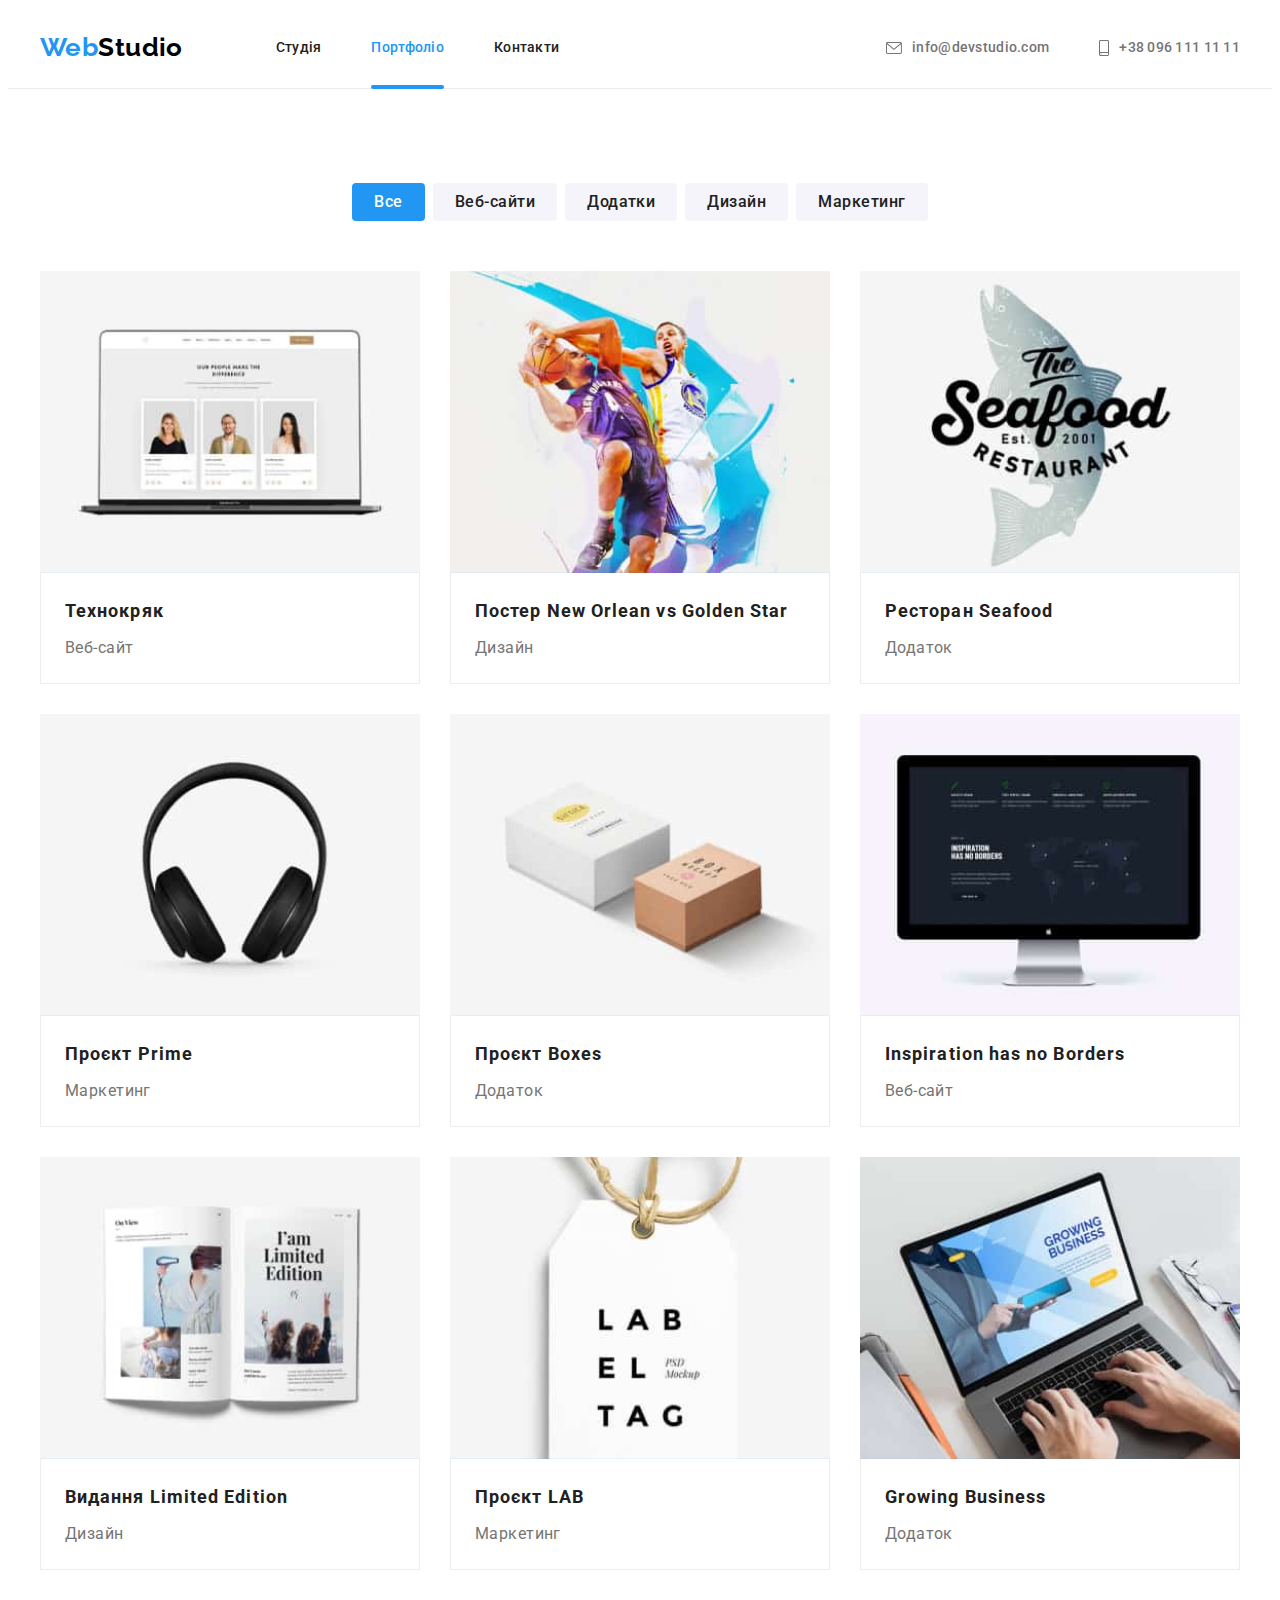
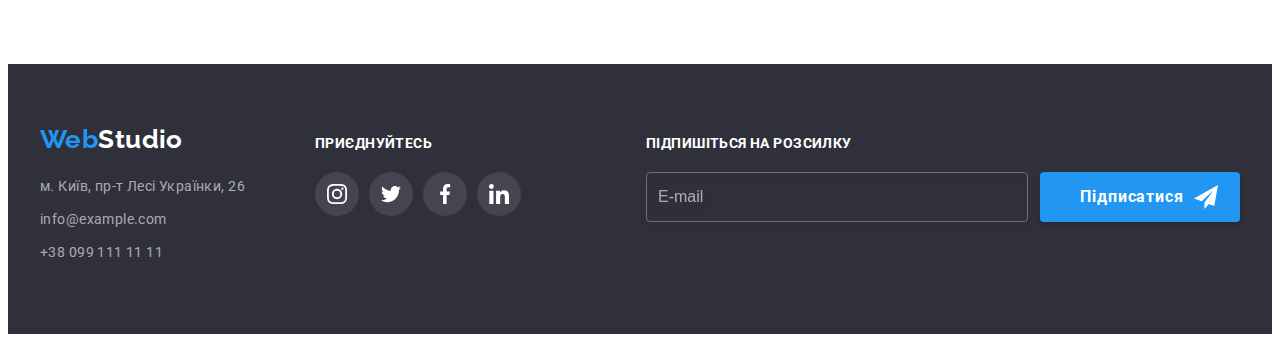
==== portfolio.html @ dcd444df "added team-section and clients-section" ====
<!DOCTYPE html>
<html lang="uk">
  <head>
    <meta charset="UTF-8" />
    <meta http-equiv="X-UA-Compatible" content="IE=edge" />
    <meta name="viewport" content="width=device-width, initial-scale=1.0" />
    <title>Портфоліо</title>
    <link rel="preconnect" href="https://fonts.googleapis.com" />
    <link rel="preconnect" href="https://fonts.gstatic.com" crossorigin />
    <link
      href="https://fonts.googleapis.com/css2?family=Oleo+Script&family=Raleway:wght@700&family=Roboto:wght@400;500;700;900&display=swap"
      rel="stylesheet"
    />
    <link
      rel="stylesheet"
      href="https://cdnjs.cloudflare.com/ajax/libs/modern-normalize/1.1.0/modern-normalize.min.css"
      integrity="sha512-wpPYUAdjBVSE4KJnH1VR1HeZfpl1ub8YT/NKx4PuQ5NmX2tKuGu6U/JRp5y+Y8XG2tV+wKQpNHVUX03MfMFn9Q=="
      crossorigin="anonymous"
      referrerpolicy="no-referrer"
    />
    <link rel="stylesheet" href="./css/main.min.css" />
  </head>
  <body>
    <!-- ****************************************************Header ******************************************-->
    <header class="header">
      <div class="header__container container">
        <nav class="header__nav">
          <a href="./index.html" class="logo header__logo" lang="en">
            <span class="logo__first-word">Web</span
            ><span class="logo__second-word">Studio</span>
          </a>
          <!-- *******************************Navigation*********************** -->
          <ul class="site-nav">
            <li class="site-nav__item">
              <a
                href="./index.html"
                class="site-nav__link site-nav__link--no-current"
                >Студія</a
              >
            </li>
            <li class="site-nav__item">
              <a
                href="./portfolio.html"
                class="site-nav__link site-nav__link--current"
                >Портфоліо</a
              >
            </li>
            <li class="site-nav__item">
              <a href="#" class="site-nav__link site-nav__link--no-current"
                >Контакти</a
              >
            </li>
          </ul>
        </nav>
        <!-- /*********************************   Contacts   *********************************/ -->
        <ul class="contacts header-contacts">
          <li class="contacts__item">
            <a href="mainto:info@devstudio.com" class="contacts__link">
              <svg class="contacts__icon" width="16" height="12">
                <use href="./images/icons.svg#icon-envelope"></use>
              </svg>
              info@devstudio.com</a
            >
          </li>
          <li class="contacts__item">
            <a href="tel:+380961111111" class="contacts__link">
              <svg class="contacts__icon" width="10" height="16">
                <use href="./images/icons.svg#icon-smartphone"></use>
              </svg>
              +38 096 111 11 11</a
            >
          </li>
        </ul>
      </div>
    </header>

    <main>
      <section class="portfolio section">
        <div class="container">
          <h1 class="visually-hidden">Навігація</h1>
          <ul class="portfolio-list">
            <li>
              <button type="button" class="portfolio-btn current">Все</button>
            </li>
            <li>
              <button type="button" class="portfolio-btn">Веб-сайти</button>
            </li>
            <li>
              <button type="button" class="portfolio-btn">Додатки</button>
            </li>
            <li><button type="button" class="portfolio-btn">Дизайн</button></li>
            <li>
              <button type="button" class="portfolio-btn">Маркетинг</button>
            </li>
          </ul>

          <ul class="portfolio-gallery">
            <li class="portfolio-item">
              <a href="#" class="portfolio-link">
                <div class="portpolio-image-thumb">
                  <img
                    src="./images/project-1.jpg"
                    alt="Проєкти"
                    width="370"
                    height="294"
                  />
                  <p class="portfolio-text-hidden">
                    Ресурс пропонує комплексні пропозиції з різним рівнем
                    функціоналу та сервісів. Все це дозволить відвідувачу
                    отримати вичерпні відомості про компанію чи приватну особу.
                  </p>
                </div>
                <div class="portfolio-description">
                  <h2 class="portfolio-title">Технокряк</h2>
                  <p class="portfolio-text">Веб-сайт</p>
                </div>
              </a>
            </li>
            <li class="portfolio-item">
              <a href="#" class="portfolio-link">
                <div class="portpolio-image-thumb">
                  <div class="portpolio-image-thumb"></div>
                  <img
                    src="./images/project-2.jpg"
                    alt="Проєкти"
                    width="370"
                    height="294"
                  />
                  <p class="portfolio-text-hidden">
                    Ресурс пропонує комплексні пропозиції з різним рівнем
                    функціоналу та сервісів. Все це дозволить відвідувачу
                    отримати вичерпні відомості про компанію чи приватну особу.
                  </p>
                </div>
                <div class="portfolio-description">
                  <h2 class="portfolio-title">
                    Постер New Orlean vs Golden Star
                  </h2>
                  <p class="portfolio-text">Дизайн</p>
                </div>
              </a>
            </li>
            <li class="portfolio-item">
              <a href="#" class="portfolio-link">
                <div class="portpolio-image-thumb">
                  <img
                    src="./images/project-3.jpg"
                    alt="Проєкти"
                    width="370"
                    height="294"
                  />
                  <p class="portfolio-text-hidden">
                    Ресурс пропонує комплексні пропозиції з різним рівнем
                    функціоналу та сервісів. Все це дозволить відвідувачу
                    отримати вичерпні відомості про компанію чи приватну особу.
                  </p>
                </div>
                <div class="portfolio-description">
                  <h2 class="portfolio-title">Ресторан Seafood</h2>
                  <p class="portfolio-text">Додаток</p>
                </div>
              </a>
            </li>
            <li class="portfolio-item">
              <a href="#" class="portfolio-link">
                <div class="portpolio-image-thumb">
                  <img
                    src="./images/project-4.jpg"
                    alt="Проєкти"
                    width="370"
                    height="294"
                  />
                  <p class="portfolio-text-hidden">
                    Ресурс пропонує комплексні пропозиції з різним рівнем
                    функціоналу та сервісів. Все це дозволить відвідувачу
                    отримати вичерпні відомості про компанію чи приватну особу.
                  </p>
                </div>
                <div class="portfolio-description">
                  <h2 class="portfolio-title">Проєкт Prime</h2>
                  <p class="portfolio-text">Маркетинг</p>
                </div>
              </a>
            </li>
            <li class="portfolio-item">
              <a href="#" class="portfolio-link">
                <div class="portpolio-image-thumb">
                  <img
                    src="./images/project-5.jpg"
                    alt="Проєкти"
                    width="370"
                    height="294"
                  />
                  <p class="portfolio-text-hidden">
                    Ресурс пропонує комплексні пропозиції з різним рівнем
                    функціоналу та сервісів. Все це дозволить відвідувачу
                    отримати вичерпні відомості про компанію чи приватну особу.
                  </p>
                </div>
                <div class="portfolio-description">
                  <h2 class="portfolio-title">Проєкт Boxes</h2>
                  <p class="portfolio-text">Додаток</p>
                </div>
              </a>
            </li>
            <li class="portfolio-item">
              <a href="#" class="portfolio-link">
                <div class="portpolio-image-thumb">
                  <img
                    src="./images/project-6.jpg"
                    alt="Проєкти"
                    width="370"
                    height="294"
                  />
                  <p class="portfolio-text-hidden">
                    Ресурс пропонує комплексні пропозиції з різним рівнем
                    функціоналу та сервісів. Все це дозволить відвідувачу
                    отримати вичерпні відомості про компанію чи приватну особу.
                  </p>
                </div>
                <div class="portfolio-description">
                  <h2 class="portfolio-title" lang="en">
                    Inspiration has no Borders
                  </h2>
                  <p class="portfolio-text">Веб-сайт</p>
                </div>
              </a>
            </li>
            <li class="portfolio-item">
              <a href="#" class="portfolio-link">
                <div class="portpolio-image-thumb">
                  <img
                    src="./images/project-7.jpg"
                    alt="Проєкти"
                    width="370"
                    height="294"
                  />
                  <p class="portfolio-text-hidden">
                    Ресурс пропонує комплексні пропозиції з різним рівнем
                    функціоналу та сервісів. Все це дозволить відвідувачу
                    отримати вичерпні відомості про компанію чи приватну особу.
                  </p>
                </div>
                <div class="portfolio-description">
                  <h2 class="portfolio-title">Видання Limited Edition</h2>
                  <p class="portfolio-text">Дизайн</p>
                </div>
              </a>
            </li>
            <li class="portfolio-item">
              <a href="#" class="portfolio-link">
                <div class="portpolio-image-thumb">
                  <img
                    src="./images/project-8.jpg"
                    alt="Проєекти"
                    width="370"
                    height="294"
                  />
                  <p class="portfolio-text-hidden">
                    Ресурс пропонує комплексні пропозиції з різним рівнем
                    функціоналу та сервісів. Все це дозволить відвідувачу
                    отримати вичерпні відомості про компанію чи приватну особу.
                  </p>
                </div>
                <div class="portfolio-description">
                  <h2 class="portfolio-title">Проєкт LAB</h2>
                  <p class="portfolio-text">Маркетинг</p>
                </div>
              </a>
            </li>
            <li class="portfolio-item">
              <a href="#" class="portfolio-link">
                <div class="portpolio-image-thumb">
                  <img
                    src="./images/project-9.jpg"
                    alt="Проєкти"
                    width="370"
                    height="294"
                  />
                  <p class="portfolio-text-hidden">
                    Ресурс пропонує комплексні пропозиції з різним рівнем
                    функціоналу та сервісів. Все це дозволить відвідувачу
                    отримати вичерпні відомості про компанію чи приватну особу.
                  </p>
                </div>
                <div class="portfolio-description">
                  <h2 class="portfolio-title" lang="en">Growing Business</h2>
                  <p class="portfolio-text">Додаток</p>
                </div>
              </a>
            </li>
          </ul>
        </div>
      </section>
    </main>
    <!-- /********************************* FOOTER *********************************/ -->
    <footer class="footer">
      <div class="footer__container container">
        <div class="footer__thumb">
          <a href="./index.html" class="logo footer-logo">
            <span class="logo__first-word">Web</span
            ><span class="logo__second-word logo__second-word--change-color"
              >Studio</span
            >
          </a>
          <address class="adress">
            <ul class="adress__list">
              <li class="adress__item">
                <a
                  href="https://goo.gl/maps/MaqQEwh975hQiFbC6"
                  target="_blank"
                  rel="noopener nooreffer noofollow"
                  class="adress__link"
                >
                  м. Київ, пр-т Лесі Українки, 26
                </a>
              </li>
              <li class="adress__item">
                <a href="mainto:info@example.com" class="adress__link"
                  >info@example.com</a
                >
              </li>
              <li class="adress__item">
                <a href="tel:+380991111111" class="adress__link"
                  >+38 099 111 11 11</a
                >
              </li>
            </ul>
          </address>
        </div>
        <div class="socials">
          <h2 class="socials__title">Приєднуйтесь</h2>
          <ul class="socials__list">
            <li class="socials__item">
              <a
                href="#"
                target="_blank"
                rel="noopener nofollow noreferrer"
                class="socials__link"
              >
                <svg class="socials__icon" width="20" height="20">
                  <use href="./images/icons.svg#icon-instagram"></use>
                </svg>
              </a>
            </li>
            <li class="socials__item">
              <a
                href="#"
                target="_blank"
                rel="noopener nofollow noreferrer"
                class="socials__link"
              >
                <svg class="socials__icon" width="20" height="20">
                  <use href="./images/icons.svg#icon-twitter"></use>
                </svg>
              </a>
            </li>
            <li class="socials__item">
              <a
                href="#"
                target="_blank"
                rel="noopener nofollow noreferrer"
                class="socials__link"
              >
                <svg class="socials__icon" width="20" height="20">
                  <use href="./images/icons.svg#icon-facebook"></use>
                </svg>
              </a>
            </li>
            <li class="socials__item">
              <a
                href="#"
                target="_blank"
                rel="noopener nofollow noreferrer"
                class="socials__link"
              >
                <svg class="socials__icon" width="20" height="20">
                  <use href="./images/icons.svg#icon-linkedin"></use>
                </svg>
              </a>
            </li>
          </ul>
        </div>
        <!----------------------------- ПІДПИСКА ---------------------------------->
        <div class="sign-up">
          <p class="sign-up__title">Підпишіться на розсилку</p>
          <form class="form">
            <input
              type="email"
              class="form__input"
              name="email"
              placeholder="E-mail"
              required
            />
            <button type="submit" class="submit-button">
              Підписатися
              <svg class="submit-button__icon" width="24" height="24">
                <use href="./images/icons.svg#icon-icon-send"></use>
              </svg>
            </button>
          </form>
        </div>
      </div>
    </footer>
  </body>
</html>
---- css/main.min.css ----
.portfolio-gallery,.portfolio-list,.socials__list,.adress__list,.clients-section__list,.team-contacts,.team-list,.gallery-list,.features-list,.contacts,.site-nav{list-style:none;margin:0;padding-left:0}.portfolio-link,.socials__link,.adress__link,.team-contacts__link,.contacts__link,.site-nav__link,.logo{text-decoration:none;color:inherit}.portfolio-link,.portfolio-btn,.submit-button,.form__input,.socials__link,.adress__link,.clients-section__link,.team-contacts__link,.hero__btn,.contacts__link,.site-nav__link--no-current::after,.site-nav__link,.form-feedback,.form-input,.backdrop{transition-property:all;transition-duration:250ms;transition-timing-function:cubic-bezier(0.4, 0, 0.2, 1)}.submit-button__icon,.socials__icon,.clients-section__icon,.team-contacts__icon,.contacts__icon{fill:currentColor}.portfolio-btn,.submit-button,.hero__btn,.form-submit-btn{display:block;margin:0 auto;cursor:pointer;border:none;border-radius:4px}.clients-section__title,.team__title{color:#212121;font-weight:700;font-size:28px;line-height:1.18;text-align:center}body{font-family:"Roboto",sans-serif;background-color:#fff;color:#212121;font-size:14px;letter-spacing:.03em}p,h1,h2,h3,h4,h5,h6{margin:0}ul{margin:0;padding-left:0}img{display:block;width:100%;max-width:100%;height:auto}address{font-style:normal}.section{padding-top:60px;padding-bottom:60px}@media screen and (min-width: 1200px){.section{padding-top:94px;padding-bottom:94px}}.visually-hidden{position:absolute;white-space:nowrap;width:1px;height:1px;overflow:hidden;border:0;padding:0;clip:rect(0 0 0 0);-webkit-clip-path:inset(50%);clip-path:inset(50%);margin:-1px}.container{width:100%;padding-left:15px;padding-right:15px;margin-left:auto;margin-right:auto}@media screen and (min-width: 480px){.container{width:480px}}@media screen and (min-width: 768px){.container{width:768px}}@media screen and (min-width: 1200px){.container{width:1200px}}.backdrop{position:fixed;top:0;left:0;width:100%;height:100%;background-color:rgba(0,0,0,.2)}.backdrop.is-hidden{opacity:0;pointer-events:none}.modal{position:absolute;top:50%;left:50%;transform:translate(-50%, -50%);width:528px;height:581px;margin-left:auto;margin-right:auto;padding:40px;background:#fff;box-shadow:0px 1px 3px rgba(0,0,0,.12),0px 1px 1px rgba(0,0,0,.14),0px 2px 1px rgba(0,0,0,.2);border-radius:4px}.modal-close-button{position:absolute;top:8px;right:8px;display:flex;align-items:center;justify-content:center;width:30px;height:30px;border:1px solid rgba(0,0,0,.1);border-radius:50%;background-color:#fff;cursor:pointer}.modal-close-icon{transition:fill 250ms cubic-bezier(0.4, 0, 0.2, 1)}.modal-close-icon:hover,.modal-close-icon:focus{fill:#2196f3}.modal-title{font-weight:700;font-size:20px;line-height:1.15;text-align:center;color:#212121;margin-bottom:12px}.form-field{position:relative;display:flex;flex-direction:column;text-align:start;margin-bottom:10px;transition:border-color 250ms cubic-bezier(0.4, 0, 0.2, 1)}.form-label{display:block;margin-bottom:4px;font-size:12px;line-height:1.17;letter-spacing:.01em;color:#757575}.input-wrap{position:relative}.form-input{width:100%;height:40px;padding-left:42px;font-style:inherit;border:1px solid rgba(33,33,33,.2);border-radius:4px;outline:none;cursor:pointer}.form-field:focus-within .form-input,.form-field:hover .form-input{border:1px solid #2196f3}.form-icon{position:absolute;left:12px;top:50%;transform:translateY(-50%);transition-property:fill;transition-duration:250ms;transition-timing-function:cubic-bezier(0.4, 0, 0.2, 1)}.form-field:focus-within .form-icon,.form-field:hover .form-icon{fill:#2196f3}.form-field-last{display:flex;flex-direction:column;text-align:start;margin-bottom:20px}.form-feedback{width:100%;height:120px;padding:12px 16px;border:1px solid rgba(33,33,33,.2);border-radius:4px;resize:none;cursor:pointer;outline:none}.form-field-last:focus-within .form-feedback,.form-field-last:hover .form-feedback{border:1px solid #2196f3}.form-feedback::-moz-placeholder{font-size:12px;line-height:1.17;letter-spacing:.01em;color:rgba(117,117,117,.5)}.form-feedback:-ms-input-placeholder{font-size:12px;line-height:1.17;letter-spacing:.01em;color:rgba(117,117,117,.5)}.form-feedback::placeholder{font-size:12px;line-height:1.17;letter-spacing:.01em;color:rgba(117,117,117,.5)}.form-check{position:relative;display:flex;align-items:center;justify-content:center;font-size:14px;line-height:1.71;color:#757575;margin-bottom:30px}.form-mailimg-features{color:#2196f3;outline-color:#2196f3}.form-square-icon{position:absolute;display:flex;top:0;left:32px;transform:translate(-25px, 4px);width:16px;height:15px;border:2px solid #212121;cursor:pointer}.check-input:checked~.form-square-icon{background-size:cover;background-repeat:no-repeat;background-color:#2196f3;background-origin:border-box;border:2px solid #2196f3}.form-check:focus-within .form-square-icon{border:2px solid #2196f3}.form-submit-btn{font-family:inherit;font-weight:700;font-size:16px;line-height:1.88;letter-spacing:.06em;color:#fff;background-color:#2196f3;box-shadow:0px 4px 4px rgba(0,0,0,.15);padding:10px 52px;transition-property:background-color,box-shadow;transition-duration:250ms;transition-timing-function:cubic-bezier(0.4, 0, 0.2, 1)}.form-submit-btn:hover,.form-submit-btn:focus{box-shadow:0px 4px 4px rgba(0,0,0,.15);background-color:#188ce8}.header{border-bottom:1px solid #ececec}.header__container,.header__nav{display:flex;align-items:center;justify-content:center}.logo{display:block;font-family:"Raleway",sans-serif;font-weight:700;font-size:26px;line-height:1.2}.logo__first-word{color:#2196f3}.logo__second-word{color:#000}.logo__second-word--change-color{color:#fff}.header__logo{margin-right:93px;padding-top:24px;padding-bottom:25px}.footer-logo{display:block;margin-bottom:20px}.site-nav{display:flex;align-items:center;justify-content:center}.site-nav__link{display:block;padding-top:32px;padding-bottom:32px;font-weight:500;line-height:1.14;letter-spacing:.02em;color:#212121}.site-nav__link:hover,.site-nav__link:focus{color:#2196f3}.site-nav__link--current{color:#2196f3}.site-nav__link--current::after{position:absolute;bottom:-1px;left:0;content:"";display:block;width:100%;height:4px;background:#2196f3;border-radius:2px}.site-nav__link--no-current::after{position:absolute;display:block;bottom:-1px;left:0;content:"";width:100%;height:4px;transform:scaleX(0);background-color:#2196f3;border-radius:2px}.site-nav__link:hover.site-nav__link--no-current::after,.site-nav__link:focus.site-nav__link--no-current::after{transform:scaleX(1)}.site-nav__item{position:relative}.site-nav__item:not(:first-child){margin-left:50px}.contacts{display:flex;align-items:center;justify-content:center}.header-contacts{margin-left:auto}.contacts__link{display:flex;align-items:center;justify-content:center;padding-top:30px;padding-bottom:30px;font-weight:500;line-height:1.14;letter-spacing:.02em;color:#757575}.contacts__link:hover,.contacts__link:focus{color:#2196f3}.contacts__item:not(:first-child){margin-left:50px}.contacts__icon{margin-right:10px}.hero{max-width:1600px;height:600px;margin-left:auto;margin-right:auto;padding:200px 0;text-align:center;background-image:linear-gradient(to right, rgba(47, 48, 58, 0.4), rgba(47, 48, 58, 0.4)),url(../images/hero-background.jpg);background-color:#c4c4c4;background-size:cover;background-repeat:no-repeat;background-position:center}.hero__title{max-width:696px;margin-right:auto;margin-left:auto;margin-bottom:30px;font-weight:900;font-size:44px;line-height:1.36;letter-spacing:.06em;text-transform:uppercase;color:#fff}.hero__btn{padding:10px 32px;font-weight:700;font-size:16px;line-height:1.88;letter-spacing:.06em;color:#fff;background-color:#2196f3;box-shadow:0px 4px 4px rgba(0,0,0,.15)}.hero__btn:hover,.hero__btn:focus{box-shadow:0px 4px 4px rgba(0,0,0,.15);background-color:#188ce8}.features-list{display:flex;flex-wrap:wrap;gap:30px}.features-list__thumb{display:flex;align-items:center;justify-content:center;width:450px;height:120px;border-radius:4px;margin-bottom:30px;background-color:#f5f4fa}@media screen and (min-width: 768px){.features-list__thumb{width:354px}}@media screen and (min-width: 1200px){.features-list__thumb{width:270px}}.features-list__subtitle{text-align:center;margin-bottom:10px;font-weight:700;line-height:1.14;text-transform:uppercase;font-size:14px}@media screen and (min-width: 768px){.features-list__subtitle{text-align:left}}@media screen and (min-width: 1200px){.features-list__subtitle{text-align:left}}.features-list__text{width:450px;line-height:1.71;color:#757575}@media screen and (min-width: 768px){.features-list__text{width:354px}}@media screen and (min-width: 1200px){.features-list__text{width:270px}}.gallery{padding-top:0}.gallery-list{display:flex;gap:30px}.gallery-list__thumb-image{position:relative}.gallery-list__over-text{position:absolute;bottom:0;display:flex;justify-content:center;align-items:center;width:370px;height:70px;background:rgba(47,48,58,.8);font-weight:700;line-height:1.14;text-transform:uppercase;color:#fff}.team{background-color:#f5f4fa}.team__title{margin-bottom:30px}@media screen and (min-width: 1200px){.team__title{margin-bottom:50px;font-size:36px;line-height:1.16}}.team-list{display:flex;flex-wrap:wrap;gap:30px}.team-list__item{width:100%;background:#fff;box-shadow:0px 1px 3px rgba(0,0,0,.12),0px 1px 1px rgba(0,0,0,.14),0px 2px 1px rgba(0,0,0,.2);border-radius:0px 0px 4px 4px}@media screen and (min-width: 768px){.team-list__item{width:calc((100% - 30px)/2)}}@media screen and (min-width: 1200px){.team-list__item{width:calc((100% - 90px)/4)}}.team-list__item__item:not(:last-child){margin-bottom:30px}.team-list__description{padding:30px 0 24px}@media screen and (min-width: 1200px){.team-list__description{padding-bottom:30px}}.team-list__title{margin-bottom:10px;font-weight:500;font-size:16px;line-height:1.19;text-align:center;color:#212121}.team-list__text{margin-bottom:16px;font-size:16px;line-height:1.19;text-align:center;color:#757575}.team-contacts{display:flex;align-items:center;justify-content:center;gap:10px}.team-contacts__link{display:flex;align-items:center;justify-content:center;width:44px;height:44px;border-radius:50%;color:#afb1b8}.team-contacts__link:hover,.team-contacts__link:focus{background-color:#2196f3;color:#fff}.clients-section__title{margin-bottom:30px}@media screen and (min-width: 1200px){.clients-section__title{margin-bottom:50px;font-size:36px;line-height:1.16}}.clients-section__list{display:flex;align-items:center;justify-content:center;flex-wrap:wrap;gap:30px}.clients-section__item{width:calc((100% - 30px)/2)}@media screen and (min-width: 768px){.clients-section__item{width:calc((100% - 60px)/3)}}@media screen and (min-width: 1200px){.clients-section__item{width:calc((100% - 150px)/6)}}.clients-section__link{display:flex;align-items:center;justify-content:center;width:210px;height:92px;border:1px solid #afb1b8;color:#afb1b8;border-radius:4px}@media screen and (min-width: 768px){.clients-section__link{width:226px}}@media screen and (min-width: 1200px){.clients-section__link{width:170px}}.clients-section__link:hover,.clients-section__link:focus{border-color:#2196f3;color:#2196f3}.footer{padding-top:60px;padding-bottom:60px;background-color:#2f303a}.footer__container{display:flex;align-items:baseline}.footer__thumb{margin-right:70px}.adress__item:not(:last-child){margin-bottom:9px}.adress__link{display:block;margin-bottom:9px;line-height:1.71;color:rgba(255,255,255,.6)}.adress__link:hover,.adress__link:focus{color:#2196f3}.adress__link--change-color{color:#fff}.socials__title{margin-bottom:20px;font-weight:700;font-size:14px;line-height:1.14;text-transform:uppercase;color:#fff}.socials__list{display:flex;gap:10px}.socials__link{display:flex;align-items:center;justify-content:center;width:44px;height:44px;border-radius:50%;color:#fff;background-color:rgba(255,255,255,.1)}.socials__link:hover,.socials__link:focus{color:#fff;background-color:#2196f3}.sign-up{margin-left:auto}.sign-up .sign-up__title{font-weight:700;line-height:1.14;text-transform:uppercase;color:#fff;margin-bottom:20px}.form{display:flex}.form__input{padding:11px;width:358px;background-color:rgba(0,0,0,0);border:1px solid rgba(255,255,255,.3);filter:drop-shadow(0px 4px 4px rgba(0, 0, 0, 0.15));color:rgba(255,255,255,.6);border-radius:4px;cursor:pointer}.form__input:hover,.form__input:focus{border-color:#2196f3}.form__input::-moz-placeholder{font-size:16px;line-height:1.25;color:rgba(255,255,255,.6)}.form__input:-ms-input-placeholder{font-size:16px;line-height:1.25;color:rgba(255,255,255,.6)}.form__input::placeholder{font-size:16px;line-height:1.25;color:rgba(255,255,255,.6)}.submit-button{display:flex;align-items:center;justify-content:center;width:200px;height:50px;padding:10px 10px 10px 28px;margin-left:12px;font-family:inherit;color:#fff;font-weight:700;font-size:16px;line-height:1.88;letter-spacing:.06em;background-color:#2196f3;box-shadow:0px 4px 4px rgba(0,0,0,.15);transform:scale(1)}.submit-button:hover,.submit-button:focus{transform:scale(1.02)}.submit-button__icon{margin-left:10px}.portfolio-list{display:flex;align-items:center;justify-content:center;gap:8px;margin-bottom:50px}.portfolio-btn{font-family:inherit;color:#212121;font-weight:500;font-size:16px;line-height:1.63;background-color:#f5f4fa;letter-spacing:.03em;padding:6px 22px}.portfolio-btn:hover,.portfolio-btn:focus{color:#fff;background-color:#2196f3;box-shadow:0px 3px 1px rgba(0,0,0,.1),0px 1px 2px rgba(0,0,0,.08),0px 2px 2px rgba(0,0,0,.12)}.portfolio-btn.current{background-color:#2196f3;color:#fff}.portfolio-gallery{display:flex;flex-wrap:wrap;gap:30px}.portfolio-item{background:#fff;width:calc((100% - 60px)/3)}.portfolio-link{display:block}.portfolio-link:hover,.portfolio-link:focus{box-shadow:0px 1px 1px rgba(0,0,0,.12),0px 4px 4px rgba(0,0,0,.06),1px 4px 6px rgba(0,0,0,.16)}.portpolio-image-thumb{position:relative;overflow:hidden}.portfolio-text-hidden{position:absolute;bottom:0;left:0;width:100%;height:100%;display:flex;align-items:center;justify-content:center;padding-left:24px;padding-right:24px;font-size:18px;line-height:1.56;color:#fff;background-color:rgba(33,150,243,.9);transform:translateY(100%);transition:transform 250ms cubic-bezier(0.4, 0, 0.2, 1)}.portfolio-link:hover .portfolio-text-hidden,.portfolio-link:focus .portfolio-text-hidden{transform:translateY(0)}.portfolio-description{padding:20px 24px;border-right:1px solid #eee;border-bottom:1px solid #eee;border-left:1px solid #eee}.portfolio-title{font-weight:700;font-size:18px;line-height:2;letter-spacing:.06em;margin-bottom:4px}.portfolio-text{font-size:16px;line-height:1.88;color:#757575}/*# sourceMappingURL=main.min.css.map */
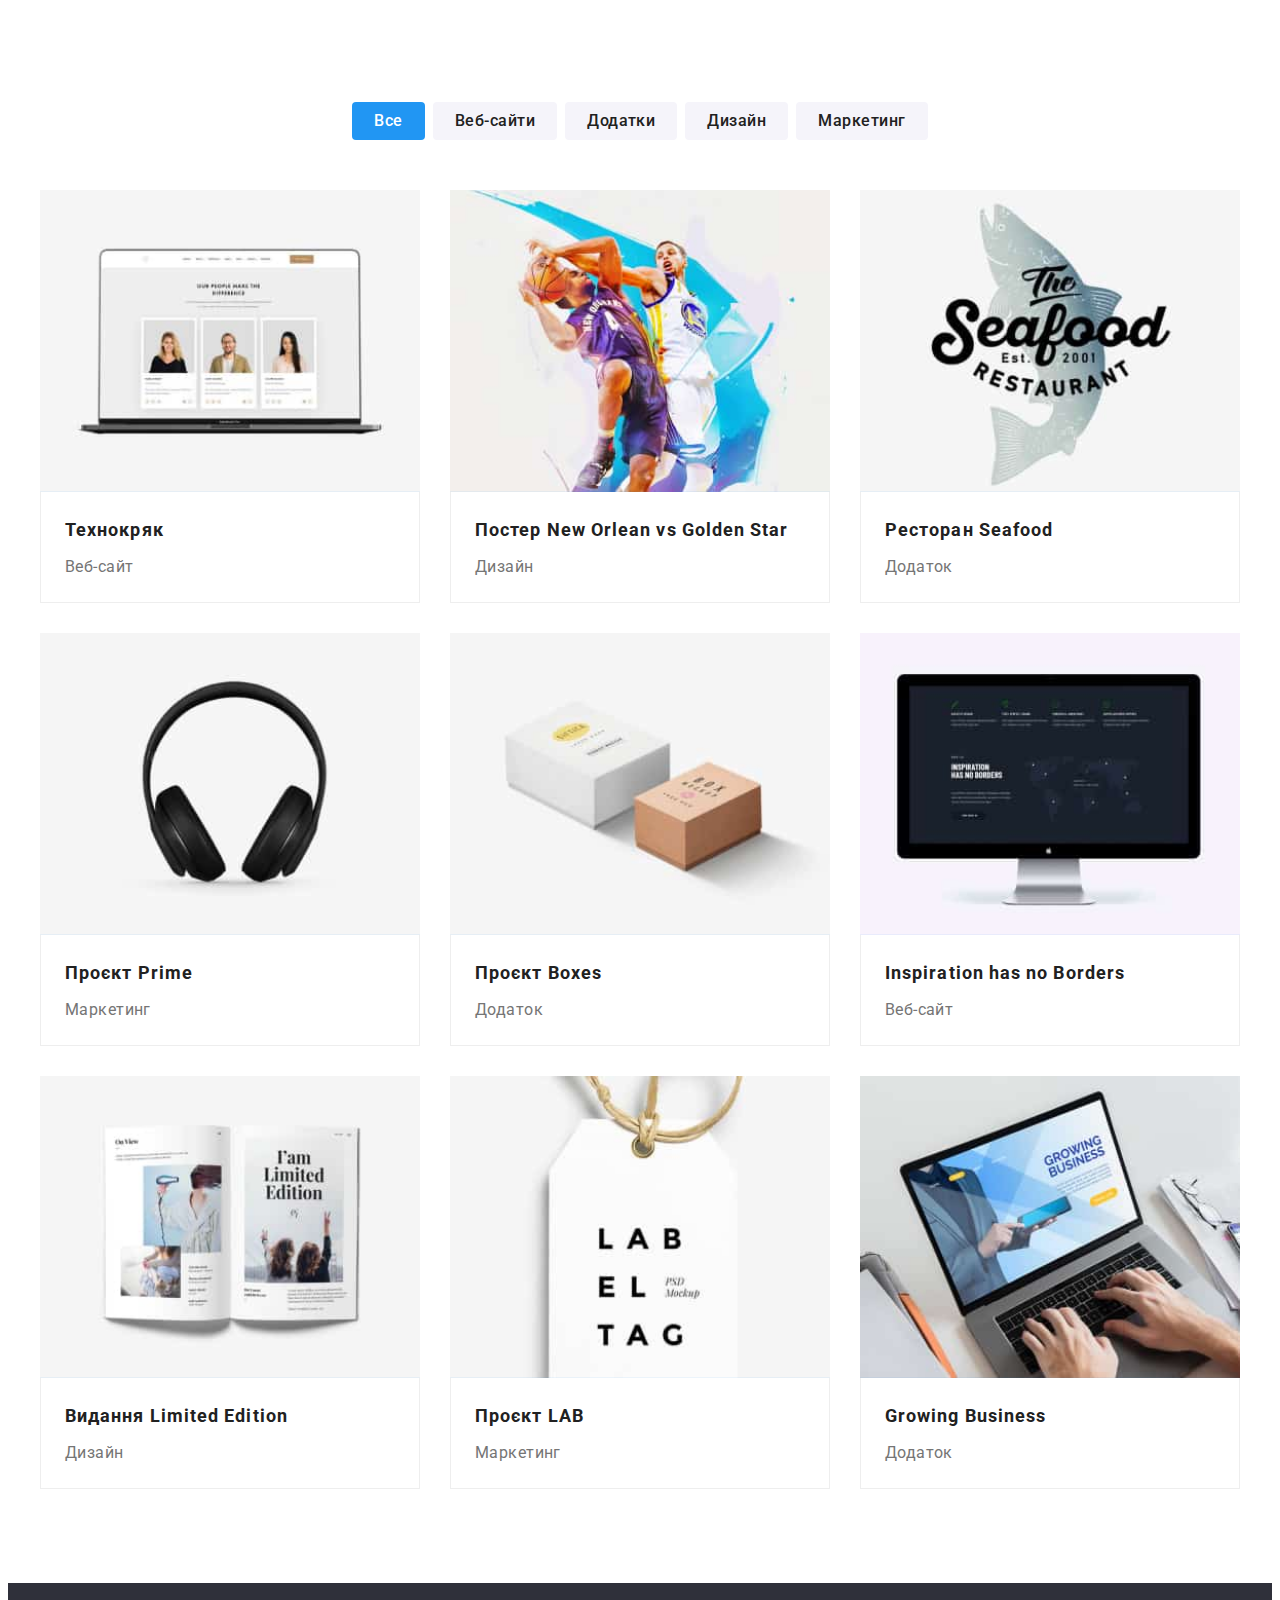
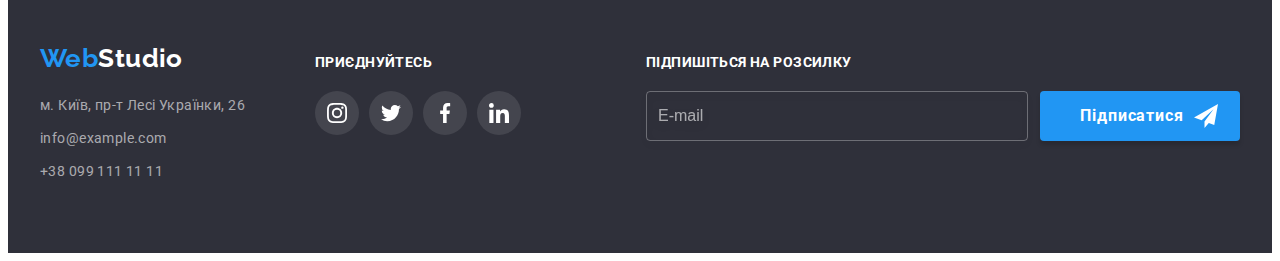
==== commit 5ac206dc: "added header" ====
--- a/portfolio.html
+++ b/portfolio.html
@@ -22,15 +22,15 @@
   </head>
   <body>
     <!-- ****************************************************Header ******************************************-->
-    <header class="header">
+    <!-- <header class="header">
       <div class="header__container container">
         <nav class="header__nav">
           <a href="./index.html" class="logo header__logo" lang="en">
             <span class="logo__first-word">Web</span
             ><span class="logo__second-word">Studio</span>
-          </a>
-          <!-- *******************************Navigation*********************** -->
-          <ul class="site-nav">
+          </a> -->
+    <!-- *******************************Navigation*********************** -->
+    <!-- <ul class="site-nav">
             <li class="site-nav__item">
               <a
                 href="./index.html"
@@ -51,9 +51,9 @@
               >
             </li>
           </ul>
-        </nav>
-        <!-- /*********************************   Contacts   *********************************/ -->
-        <ul class="contacts header-contacts">
+        </nav> -->
+    <!-- /*********************************   Contacts   *********************************/ -->
+    <!-- <ul class="contacts header-contacts">
           <li class="contacts__item">
             <a href="mainto:info@devstudio.com" class="contacts__link">
               <svg class="contacts__icon" width="16" height="12">
@@ -72,13 +72,13 @@
           </li>
         </ul>
       </div>
-    </header>
+    </header> -->
 
     <main>
       <section class="portfolio section">
         <div class="container">
           <h1 class="visually-hidden">Навігація</h1>
-          <ul class="portfolio-list">
+          <ul class="portfolio__list">
             <li>
               <button type="button" class="portfolio-btn current">Все</button>
             </li>
--- a/css/main.min.css
+++ b/css/main.min.css
@@ -1 +1 @@
-.portfolio-gallery,.portfolio-list,.socials__list,.adress__list,.clients-section__list,.team-contacts,.team-list,.gallery-list,.features-list,.contacts,.site-nav{list-style:none;margin:0;padding-left:0}.portfolio-link,.socials__link,.adress__link,.team-contacts__link,.contacts__link,.site-nav__link,.logo{text-decoration:none;color:inherit}.portfolio-link,.portfolio-btn,.submit-button,.form__input,.socials__link,.adress__link,.clients-section__link,.team-contacts__link,.hero__btn,.contacts__link,.site-nav__link--no-current::after,.site-nav__link,.form-feedback,.form-input,.backdrop{transition-property:all;transition-duration:250ms;transition-timing-function:cubic-bezier(0.4, 0, 0.2, 1)}.submit-button__icon,.socials__icon,.clients-section__icon,.team-contacts__icon,.contacts__icon{fill:currentColor}.portfolio-btn,.submit-button,.hero__btn,.form-submit-btn{display:block;margin:0 auto;cursor:pointer;border:none;border-radius:4px}.clients-section__title,.team__title{color:#212121;font-weight:700;font-size:28px;line-height:1.18;text-align:center}body{font-family:"Roboto",sans-serif;background-color:#fff;color:#212121;font-size:14px;letter-spacing:.03em}p,h1,h2,h3,h4,h5,h6{margin:0}ul{margin:0;padding-left:0}img{display:block;width:100%;max-width:100%;height:auto}address{font-style:normal}.section{padding-top:60px;padding-bottom:60px}@media screen and (min-width: 1200px){.section{padding-top:94px;padding-bottom:94px}}.visually-hidden{position:absolute;white-space:nowrap;width:1px;height:1px;overflow:hidden;border:0;padding:0;clip:rect(0 0 0 0);-webkit-clip-path:inset(50%);clip-path:inset(50%);margin:-1px}.container{width:100%;padding-left:15px;padding-right:15px;margin-left:auto;margin-right:auto}@media screen and (min-width: 480px){.container{width:480px}}@media screen and (min-width: 768px){.container{width:768px}}@media screen and (min-width: 1200px){.container{width:1200px}}.backdrop{position:fixed;top:0;left:0;width:100%;height:100%;background-color:rgba(0,0,0,.2)}.backdrop.is-hidden{opacity:0;pointer-events:none}.modal{position:absolute;top:50%;left:50%;transform:translate(-50%, -50%);width:528px;height:581px;margin-left:auto;margin-right:auto;padding:40px;background:#fff;box-shadow:0px 1px 3px rgba(0,0,0,.12),0px 1px 1px rgba(0,0,0,.14),0px 2px 1px rgba(0,0,0,.2);border-radius:4px}.modal-close-button{position:absolute;top:8px;right:8px;display:flex;align-items:center;justify-content:center;width:30px;height:30px;border:1px solid rgba(0,0,0,.1);border-radius:50%;background-color:#fff;cursor:pointer}.modal-close-icon{transition:fill 250ms cubic-bezier(0.4, 0, 0.2, 1)}.modal-close-icon:hover,.modal-close-icon:focus{fill:#2196f3}.modal-title{font-weight:700;font-size:20px;line-height:1.15;text-align:center;color:#212121;margin-bottom:12px}.form-field{position:relative;display:flex;flex-direction:column;text-align:start;margin-bottom:10px;transition:border-color 250ms cubic-bezier(0.4, 0, 0.2, 1)}.form-label{display:block;margin-bottom:4px;font-size:12px;line-height:1.17;letter-spacing:.01em;color:#757575}.input-wrap{position:relative}.form-input{width:100%;height:40px;padding-left:42px;font-style:inherit;border:1px solid rgba(33,33,33,.2);border-radius:4px;outline:none;cursor:pointer}.form-field:focus-within .form-input,.form-field:hover .form-input{border:1px solid #2196f3}.form-icon{position:absolute;left:12px;top:50%;transform:translateY(-50%);transition-property:fill;transition-duration:250ms;transition-timing-function:cubic-bezier(0.4, 0, 0.2, 1)}.form-field:focus-within .form-icon,.form-field:hover .form-icon{fill:#2196f3}.form-field-last{display:flex;flex-direction:column;text-align:start;margin-bottom:20px}.form-feedback{width:100%;height:120px;padding:12px 16px;border:1px solid rgba(33,33,33,.2);border-radius:4px;resize:none;cursor:pointer;outline:none}.form-field-last:focus-within .form-feedback,.form-field-last:hover .form-feedback{border:1px solid #2196f3}.form-feedback::-moz-placeholder{font-size:12px;line-height:1.17;letter-spacing:.01em;color:rgba(117,117,117,.5)}.form-feedback:-ms-input-placeholder{font-size:12px;line-height:1.17;letter-spacing:.01em;color:rgba(117,117,117,.5)}.form-feedback::placeholder{font-size:12px;line-height:1.17;letter-spacing:.01em;color:rgba(117,117,117,.5)}.form-check{position:relative;display:flex;align-items:center;justify-content:center;font-size:14px;line-height:1.71;color:#757575;margin-bottom:30px}.form-mailimg-features{color:#2196f3;outline-color:#2196f3}.form-square-icon{position:absolute;display:flex;top:0;left:32px;transform:translate(-25px, 4px);width:16px;height:15px;border:2px solid #212121;cursor:pointer}.check-input:checked~.form-square-icon{background-size:cover;background-repeat:no-repeat;background-color:#2196f3;background-origin:border-box;border:2px solid #2196f3}.form-check:focus-within .form-square-icon{border:2px solid #2196f3}.form-submit-btn{font-family:inherit;font-weight:700;font-size:16px;line-height:1.88;letter-spacing:.06em;color:#fff;background-color:#2196f3;box-shadow:0px 4px 4px rgba(0,0,0,.15);padding:10px 52px;transition-property:background-color,box-shadow;transition-duration:250ms;transition-timing-function:cubic-bezier(0.4, 0, 0.2, 1)}.form-submit-btn:hover,.form-submit-btn:focus{box-shadow:0px 4px 4px rgba(0,0,0,.15);background-color:#188ce8}.header{border-bottom:1px solid #ececec}.header__container,.header__nav{display:flex;align-items:center;justify-content:center}.logo{display:block;font-family:"Raleway",sans-serif;font-weight:700;font-size:26px;line-height:1.2}.logo__first-word{color:#2196f3}.logo__second-word{color:#000}.logo__second-word--change-color{color:#fff}.header__logo{margin-right:93px;padding-top:24px;padding-bottom:25px}.footer-logo{display:block;margin-bottom:20px}.site-nav{display:flex;align-items:center;justify-content:center}.site-nav__link{display:block;padding-top:32px;padding-bottom:32px;font-weight:500;line-height:1.14;letter-spacing:.02em;color:#212121}.site-nav__link:hover,.site-nav__link:focus{color:#2196f3}.site-nav__link--current{color:#2196f3}.site-nav__link--current::after{position:absolute;bottom:-1px;left:0;content:"";display:block;width:100%;height:4px;background:#2196f3;border-radius:2px}.site-nav__link--no-current::after{position:absolute;display:block;bottom:-1px;left:0;content:"";width:100%;height:4px;transform:scaleX(0);background-color:#2196f3;border-radius:2px}.site-nav__link:hover.site-nav__link--no-current::after,.site-nav__link:focus.site-nav__link--no-current::after{transform:scaleX(1)}.site-nav__item{position:relative}.site-nav__item:not(:first-child){margin-left:50px}.contacts{display:flex;align-items:center;justify-content:center}.header-contacts{margin-left:auto}.contacts__link{display:flex;align-items:center;justify-content:center;padding-top:30px;padding-bottom:30px;font-weight:500;line-height:1.14;letter-spacing:.02em;color:#757575}.contacts__link:hover,.contacts__link:focus{color:#2196f3}.contacts__item:not(:first-child){margin-left:50px}.contacts__icon{margin-right:10px}.hero{max-width:1600px;height:600px;margin-left:auto;margin-right:auto;padding:200px 0;text-align:center;background-image:linear-gradient(to right, rgba(47, 48, 58, 0.4), rgba(47, 48, 58, 0.4)),url(../images/hero-background.jpg);background-color:#c4c4c4;background-size:cover;background-repeat:no-repeat;background-position:center}.hero__title{max-width:696px;margin-right:auto;margin-left:auto;margin-bottom:30px;font-weight:900;font-size:44px;line-height:1.36;letter-spacing:.06em;text-transform:uppercase;color:#fff}.hero__btn{padding:10px 32px;font-weight:700;font-size:16px;line-height:1.88;letter-spacing:.06em;color:#fff;background-color:#2196f3;box-shadow:0px 4px 4px rgba(0,0,0,.15)}.hero__btn:hover,.hero__btn:focus{box-shadow:0px 4px 4px rgba(0,0,0,.15);background-color:#188ce8}.features-list{display:flex;flex-wrap:wrap;gap:30px}.features-list__thumb{display:flex;align-items:center;justify-content:center;width:450px;height:120px;border-radius:4px;margin-bottom:30px;background-color:#f5f4fa}@media screen and (min-width: 768px){.features-list__thumb{width:354px}}@media screen and (min-width: 1200px){.features-list__thumb{width:270px}}.features-list__subtitle{text-align:center;margin-bottom:10px;font-weight:700;line-height:1.14;text-transform:uppercase;font-size:14px}@media screen and (min-width: 768px){.features-list__subtitle{text-align:left}}@media screen and (min-width: 1200px){.features-list__subtitle{text-align:left}}.features-list__text{width:450px;line-height:1.71;color:#757575}@media screen and (min-width: 768px){.features-list__text{width:354px}}@media screen and (min-width: 1200px){.features-list__text{width:270px}}.gallery{padding-top:0}.gallery-list{display:flex;gap:30px}.gallery-list__thumb-image{position:relative}.gallery-list__over-text{position:absolute;bottom:0;display:flex;justify-content:center;align-items:center;width:370px;height:70px;background:rgba(47,48,58,.8);font-weight:700;line-height:1.14;text-transform:uppercase;color:#fff}.team{background-color:#f5f4fa}.team__title{margin-bottom:30px}@media screen and (min-width: 1200px){.team__title{margin-bottom:50px;font-size:36px;line-height:1.16}}.team-list{display:flex;flex-wrap:wrap;gap:30px}.team-list__item{width:100%;background:#fff;box-shadow:0px 1px 3px rgba(0,0,0,.12),0px 1px 1px rgba(0,0,0,.14),0px 2px 1px rgba(0,0,0,.2);border-radius:0px 0px 4px 4px}@media screen and (min-width: 768px){.team-list__item{width:calc((100% - 30px)/2)}}@media screen and (min-width: 1200px){.team-list__item{width:calc((100% - 90px)/4)}}.team-list__item__item:not(:last-child){margin-bottom:30px}.team-list__description{padding:30px 0 24px}@media screen and (min-width: 1200px){.team-list__description{padding-bottom:30px}}.team-list__title{margin-bottom:10px;font-weight:500;font-size:16px;line-height:1.19;text-align:center;color:#212121}.team-list__text{margin-bottom:16px;font-size:16px;line-height:1.19;text-align:center;color:#757575}.team-contacts{display:flex;align-items:center;justify-content:center;gap:10px}.team-contacts__link{display:flex;align-items:center;justify-content:center;width:44px;height:44px;border-radius:50%;color:#afb1b8}.team-contacts__link:hover,.team-contacts__link:focus{background-color:#2196f3;color:#fff}.clients-section__title{margin-bottom:30px}@media screen and (min-width: 1200px){.clients-section__title{margin-bottom:50px;font-size:36px;line-height:1.16}}.clients-section__list{display:flex;align-items:center;justify-content:center;flex-wrap:wrap;gap:30px}.clients-section__item{width:calc((100% - 30px)/2)}@media screen and (min-width: 768px){.clients-section__item{width:calc((100% - 60px)/3)}}@media screen and (min-width: 1200px){.clients-section__item{width:calc((100% - 150px)/6)}}.clients-section__link{display:flex;align-items:center;justify-content:center;width:210px;height:92px;border:1px solid #afb1b8;color:#afb1b8;border-radius:4px}@media screen and (min-width: 768px){.clients-section__link{width:226px}}@media screen and (min-width: 1200px){.clients-section__link{width:170px}}.clients-section__link:hover,.clients-section__link:focus{border-color:#2196f3;color:#2196f3}.footer{padding-top:60px;padding-bottom:60px;background-color:#2f303a}.footer__container{display:flex;align-items:baseline}.footer__thumb{margin-right:70px}.adress__item:not(:last-child){margin-bottom:9px}.adress__link{display:block;margin-bottom:9px;line-height:1.71;color:rgba(255,255,255,.6)}.adress__link:hover,.adress__link:focus{color:#2196f3}.adress__link--change-color{color:#fff}.socials__title{margin-bottom:20px;font-weight:700;font-size:14px;line-height:1.14;text-transform:uppercase;color:#fff}.socials__list{display:flex;gap:10px}.socials__link{display:flex;align-items:center;justify-content:center;width:44px;height:44px;border-radius:50%;color:#fff;background-color:rgba(255,255,255,.1)}.socials__link:hover,.socials__link:focus{color:#fff;background-color:#2196f3}.sign-up{margin-left:auto}.sign-up .sign-up__title{font-weight:700;line-height:1.14;text-transform:uppercase;color:#fff;margin-bottom:20px}.form{display:flex}.form__input{padding:11px;width:358px;background-color:rgba(0,0,0,0);border:1px solid rgba(255,255,255,.3);filter:drop-shadow(0px 4px 4px rgba(0, 0, 0, 0.15));color:rgba(255,255,255,.6);border-radius:4px;cursor:pointer}.form__input:hover,.form__input:focus{border-color:#2196f3}.form__input::-moz-placeholder{font-size:16px;line-height:1.25;color:rgba(255,255,255,.6)}.form__input:-ms-input-placeholder{font-size:16px;line-height:1.25;color:rgba(255,255,255,.6)}.form__input::placeholder{font-size:16px;line-height:1.25;color:rgba(255,255,255,.6)}.submit-button{display:flex;align-items:center;justify-content:center;width:200px;height:50px;padding:10px 10px 10px 28px;margin-left:12px;font-family:inherit;color:#fff;font-weight:700;font-size:16px;line-height:1.88;letter-spacing:.06em;background-color:#2196f3;box-shadow:0px 4px 4px rgba(0,0,0,.15);transform:scale(1)}.submit-button:hover,.submit-button:focus{transform:scale(1.02)}.submit-button__icon{margin-left:10px}.portfolio-list{display:flex;align-items:center;justify-content:center;gap:8px;margin-bottom:50px}.portfolio-btn{font-family:inherit;color:#212121;font-weight:500;font-size:16px;line-height:1.63;background-color:#f5f4fa;letter-spacing:.03em;padding:6px 22px}.portfolio-btn:hover,.portfolio-btn:focus{color:#fff;background-color:#2196f3;box-shadow:0px 3px 1px rgba(0,0,0,.1),0px 1px 2px rgba(0,0,0,.08),0px 2px 2px rgba(0,0,0,.12)}.portfolio-btn.current{background-color:#2196f3;color:#fff}.portfolio-gallery{display:flex;flex-wrap:wrap;gap:30px}.portfolio-item{background:#fff;width:calc((100% - 60px)/3)}.portfolio-link{display:block}.portfolio-link:hover,.portfolio-link:focus{box-shadow:0px 1px 1px rgba(0,0,0,.12),0px 4px 4px rgba(0,0,0,.06),1px 4px 6px rgba(0,0,0,.16)}.portpolio-image-thumb{position:relative;overflow:hidden}.portfolio-text-hidden{position:absolute;bottom:0;left:0;width:100%;height:100%;display:flex;align-items:center;justify-content:center;padding-left:24px;padding-right:24px;font-size:18px;line-height:1.56;color:#fff;background-color:rgba(33,150,243,.9);transform:translateY(100%);transition:transform 250ms cubic-bezier(0.4, 0, 0.2, 1)}.portfolio-link:hover .portfolio-text-hidden,.portfolio-link:focus .portfolio-text-hidden{transform:translateY(0)}.portfolio-description{padding:20px 24px;border-right:1px solid #eee;border-bottom:1px solid #eee;border-left:1px solid #eee}.portfolio-title{font-weight:700;font-size:18px;line-height:2;letter-spacing:.06em;margin-bottom:4px}.portfolio-text{font-size:16px;line-height:1.88;color:#757575}/*# sourceMappingURL=main.min.css.map */+.portfolio-gallery,.portfolio__list,.socials__list,.adress__list,.clients-section__list,.team-contacts,.team-list,.gallery-list,.features-list,.contacts,.site-nav,.mobile-soc-links,.mobile-contacts,.mobile-menu__list{list-style:none;margin:0;padding-left:0}.portfolio-link,.socials__link,.adress__link,.team-contacts__link,.contacts__link,.site-nav__link,.mobile-contacts__link,.mobile-contacts__link-tel,.mobile-menu__link,.logo{text-decoration:none;color:inherit}.portfolio-link,.portfolio-btn,.submit-button,.form__input,.socials__link,.adress__link,.clients-section__link,.team-contacts__link,.hero__btn,.contacts__link,.site-nav__link--no-current::after,.site-nav__link,.form-feedback,.form-input,.backdrop{transition-property:all;transition-duration:250ms;transition-timing-function:cubic-bezier(0.4, 0, 0.2, 1)}.submit-button__icon,.socials__icon,.clients-section__icon,.team-contacts__icon,.contacts__icon{fill:currentColor}.portfolio-btn,.submit-button,.hero__btn,.form-submit-btn{display:block;margin:0 auto;cursor:pointer;border:none;border-radius:4px}.clients-section__title,.team__title{color:#212121;font-weight:700;font-size:28px;line-height:1.18;text-align:center}body{font-family:"Roboto",sans-serif;background-color:#fff;color:#212121;font-size:14px;letter-spacing:.03em}p,h1,h2,h3,h4,h5,h6{margin:0}ul{margin:0;padding-left:0}img{display:block;width:100%;max-width:100%;height:auto}address{font-style:normal}.section{padding-top:60px;padding-bottom:60px}@media screen and (min-width: 1200px){.section{padding-top:94px;padding-bottom:94px}}.visually-hidden{position:absolute;white-space:nowrap;width:1px;height:1px;overflow:hidden;border:0;padding:0;clip:rect(0 0 0 0);-webkit-clip-path:inset(50%);clip-path:inset(50%);margin:-1px}.container{width:100%;padding-left:15px;padding-right:15px;margin-left:auto;margin-right:auto}@media screen and (min-width: 480px){.container{width:480px}}@media screen and (min-width: 768px){.container{width:768px}}@media screen and (min-width: 1200px){.container{width:1200px}}.backdrop{position:fixed;top:0;left:0;width:100%;height:100%;background-color:rgba(0,0,0,.2)}.backdrop.is-hidden{opacity:0;pointer-events:none}.modal{position:absolute;top:50%;left:50%;transform:translate(-50%, -50%);width:528px;height:581px;margin-left:auto;margin-right:auto;padding:40px;background:#fff;box-shadow:0px 1px 3px rgba(0,0,0,.12),0px 1px 1px rgba(0,0,0,.14),0px 2px 1px rgba(0,0,0,.2);border-radius:4px}.modal-close-button{position:absolute;top:8px;right:8px;display:flex;align-items:center;justify-content:center;width:30px;height:30px;border:1px solid rgba(0,0,0,.1);border-radius:50%;background-color:#fff;cursor:pointer}.modal-close-icon{transition:fill 250ms cubic-bezier(0.4, 0, 0.2, 1)}.modal-close-icon:hover,.modal-close-icon:focus{fill:#2196f3}.modal-title{font-weight:700;font-size:20px;line-height:1.15;text-align:center;color:#212121;margin-bottom:12px}.form-field{position:relative;display:flex;flex-direction:column;text-align:start;margin-bottom:10px;transition:border-color 250ms cubic-bezier(0.4, 0, 0.2, 1)}.form-label{display:block;margin-bottom:4px;font-size:12px;line-height:1.17;letter-spacing:.01em;color:#757575}.input-wrap{position:relative}.form-input{width:100%;height:40px;padding-left:42px;font-style:inherit;border:1px solid rgba(33,33,33,.2);border-radius:4px;outline:none;cursor:pointer}.form-field:focus-within .form-input,.form-field:hover .form-input{border:1px solid #2196f3}.form-icon{position:absolute;left:12px;top:50%;transform:translateY(-50%);transition-property:fill;transition-duration:250ms;transition-timing-function:cubic-bezier(0.4, 0, 0.2, 1)}.form-field:focus-within .form-icon,.form-field:hover .form-icon{fill:#2196f3}.form-field-last{display:flex;flex-direction:column;text-align:start;margin-bottom:20px}.form-feedback{width:100%;height:120px;padding:12px 16px;border:1px solid rgba(33,33,33,.2);border-radius:4px;resize:none;cursor:pointer;outline:none}.form-field-last:focus-within .form-feedback,.form-field-last:hover .form-feedback{border:1px solid #2196f3}.form-feedback::-moz-placeholder{font-size:12px;line-height:1.17;letter-spacing:.01em;color:rgba(117,117,117,.5)}.form-feedback:-ms-input-placeholder{font-size:12px;line-height:1.17;letter-spacing:.01em;color:rgba(117,117,117,.5)}.form-feedback::placeholder{font-size:12px;line-height:1.17;letter-spacing:.01em;color:rgba(117,117,117,.5)}.form-check{position:relative;display:flex;align-items:center;justify-content:center;font-size:14px;line-height:1.71;color:#757575;margin-bottom:30px}.form-mailimg-features{color:#2196f3;outline-color:#2196f3}.form-square-icon{position:absolute;display:flex;top:0;left:32px;transform:translate(-25px, 4px);width:16px;height:15px;border:2px solid #212121;cursor:pointer}.check-input:checked~.form-square-icon{background-size:cover;background-repeat:no-repeat;background-color:#2196f3;background-origin:border-box;border:2px solid #2196f3}.form-check:focus-within .form-square-icon{border:2px solid #2196f3}.form-submit-btn{font-family:inherit;font-weight:700;font-size:16px;line-height:1.88;letter-spacing:.06em;color:#fff;background-color:#2196f3;box-shadow:0px 4px 4px rgba(0,0,0,.15);padding:10px 52px;transition-property:background-color,box-shadow;transition-duration:250ms;transition-timing-function:cubic-bezier(0.4, 0, 0.2, 1)}.form-submit-btn:hover,.form-submit-btn:focus{box-shadow:0px 4px 4px rgba(0,0,0,.15);background-color:#188ce8}.header{display:flex;border-bottom:1px solid #ececec}@media(max-width: 767.5px){.menu{display:none}}@media screen and (max-width: 767.5px){.header__container{position:relative}}@media screen and (min-width: 768px){.header__container{display:flex;justify-content:space-between}}@media screen and (max-width: 767.5px){.menu-open-button{display:flex;position:absolute;top:10px;right:10px;border:none;background-color:#fff;cursor:pointer}}@media screen and (min-width: 768px){.menu-open-button{display:none}}@media screen and (min-width: 1200px){.menu-open-button{display:none}}.logo{position:relative;display:block;font-family:"Raleway",sans-serif;font-weight:700;font-size:26px;line-height:1.2}.logo__first-word{color:#2196f3}.logo__second-word{color:#000}.logo__second-word--change-color{color:#fff}.header__logo{margin-right:auto;padding:16px 0}@media screen and (min-width: 768px){.header__logo{margin-right:88px;padding-top:26px;padding-bottom:26px}}@media screen and (min-width: 1200px){.header__logo{margin-right:93px;padding-top:24px;padding-bottom:25px}}.footer-logo{display:block;margin-bottom:20px}.menu-container{position:fixed;display:flex;flex-direction:column;justify-content:space-between;background-color:#fff;z-index:1;top:0;left:0;width:100vw;height:100vh;padding:48px 40px}.menu-container>.container{width:100%}.menu-container.is-hidden{opacity:0;pointer-events:none}.menu-toggle{position:absolute;top:10px;right:15px;min-height:40px;min-width:40px;display:flex;align-items:center;justify-content:center;margin:0;padding:0;background-color:rgba(0,0,0,0);cursor:pointer;border:none;border-radius:50%;outline:none;color:#212121}.mobile-menu__item:not(:last-child){margin-bottom:32px}.mobile-menu__link{display:block;font-weight:500;font-size:40px;line-height:1.18;letter-spacing:.02em;color:#212121}.mobile-menu__link:hover,.mobile-menu__link:focus{color:#2196f3}.mobile-menu__link--current{color:#2196f3}.mobile-contacts__link-tel{display:block;margin-bottom:32px;font-weight:500;font-size:26px;line-height:1.18;letter-spacing:.02em;color:#2196f3}@media screen and (min-width: 480px){.mobile-contacts__link-tel{font-size:34px}}.mobile-contacts__link{font-weight:500;font-size:24px;line-height:1.17;letter-spacing:.02em;color:#757575}.mobile-soc-links{display:flex;flex-wrap:wrap;font-weight:500;font-size:18px;line-height:1.22;letter-spacing:.02em;color:#757575}.mobile-soc-links_item:not(:last-child){margin-right:10px;padding-right:10px;border-right:1px solid rgba(33,33,33,.2)}.mobile-soc-links_link{display:block}.mobile-soc-links_link:hover,.mobile-soc-links_link:focus{color:#2196f3}.site-nav{display:flex;align-items:center;justify-content:center}@media screen and (max-width: 767px){.site-nav{display:none}}@media screen and (min-width: 768px){.header__nav{display:flex;align-items:center}}.site-nav__link{display:block;padding-top:32px;padding-bottom:32px;font-weight:500;line-height:1.14;letter-spacing:.02em;color:#212121}.site-nav__link:hover,.site-nav__link:focus{color:#2196f3}.site-nav__link--current{color:#2196f3}.site-nav__link--current::after{position:absolute;bottom:-1px;left:0;content:"";display:block;width:100%;height:4px;background:#2196f3;border-radius:2px}.site-nav__link--no-current::after{position:absolute;display:block;bottom:-1px;left:0;content:"";width:100%;height:4px;transform:scaleX(0);background-color:#2196f3;border-radius:2px}.site-nav__link:hover.site-nav__link--no-current::after,.site-nav__link:focus.site-nav__link--no-current::after{transform:scaleX(1)}.site-nav__item{position:relative}.site-nav__item:not(:first-child){margin-left:50px}.contacts{display:none}@media screen and (min-width: 768px){.contacts{display:flex;flex-wrap:wrap;align-items:center}}@media screen and (min-width: 1200px){.contacts{display:flex;align-items:center;justify-content:center}}.header-contacts{margin-left:96px}.contacts__link{display:flex;align-items:center;justify-content:center;font-weight:500;line-height:1.14;letter-spacing:.02em;color:#757575}@media screen and (min-width: 1200px){.contacts__link{padding-top:30px;padding-bottom:30px}}.contacts__link:hover,.contacts__link:focus{color:#2196f3}@media screen and (min-width: 1200px){.contacts__item:not(:first-child){margin-left:50px}}.contacts__icon{margin-right:10px}.hero{display:flex;justify-content:center;align-items:center;height:400px;max-width:767px;margin-left:auto;margin-right:auto;background-image:linear-gradient(to right, rgba(47, 48, 58, 0.4), rgba(47, 48, 58, 0.4)),url(../images/hero-background-mobile.jpg);background-color:#c4c4c4;background-size:cover;background-repeat:no-repeat;background-position:center}@media(min-device-pixel-ratio: 2),(-webkit-min-device-pixel-ratio: 2),(min-resolution: 192dpi),(min-resolution: 2dppx){.hero{background-image:linear-gradient(to right, rgba(47, 48, 58, 0.4), rgba(47, 48, 58, 0.4)),url(../images/hero-background-mobile-2x.jpg)}}@media screen and (min-width: 768px){.hero{min-width:768px;background-image:linear-gradient(to right, rgba(47, 48, 58, 0.4), rgba(47, 48, 58, 0.4)),url(../images/hero-background-tablet.jpg)}}@media(min-device-pixel-ratio: 2),(-webkit-min-device-pixel-ratio: 2),(min-resolution: 192dpi),(min-resolution: 2dppx){.hero{background-image:linear-gradient(to right, rgba(47, 48, 58, 0.4), rgba(47, 48, 58, 0.4)),url(../images/hero-background-tablet-2x.jpg);background-color:#c4c4c4;background-size:cover;background-repeat:no-repeat;background-position:center}}@media screen and (min-width: 1200px){.hero{max-width:1600px;height:600px;background-image:linear-gradient(to right, rgba(47, 48, 58, 0.4), rgba(47, 48, 58, 0.4)),url(../images/hero-background.jpg)}}@media(min-device-pixel-ratio: 2),(-webkit-min-device-pixel-ratio: 2),(min-resolution: 192dpi),(min-resolution: 2dppx){.hero{background-image:linear-gradient(to right, rgba(47, 48, 58, 0.4), rgba(47, 48, 58, 0.4)),url(../images/hero-background-2x.jpg);background-color:#c4c4c4;background-size:cover;background-repeat:no-repeat;background-position:center}}.hero__title{max-width:360px;padding-top:118px 60px 198px;margin-right:auto;margin-left:auto;margin-bottom:30px;font-weight:900;font-size:22px;line-height:1.62;letter-spacing:.06em;text-transform:uppercase;color:#fff;text-align:center}@media screen and (min-width: 480px){.hero__title{font-size:26px}}@media screen and (min-width: 1200px){.hero__title{max-width:696px;font-size:44px;line-height:1.36}}.hero__btn{padding:10px 24px;font-weight:700;font-size:16px;line-height:1.88;letter-spacing:.06em;color:#fff;background-color:#2196f3;box-shadow:0px 4px 4px rgba(0,0,0,.15)}@media screen and (min-width: 1200px){.hero__btn{padding:10px 32px}}.hero__btn:hover,.hero__btn:focus{box-shadow:0px 4px 4px rgba(0,0,0,.15);background-color:#188ce8}.features-list{display:flex;flex-wrap:wrap;gap:30px}.features-list__thumb{height:120px;display:flex;align-items:center;justify-content:center;margin-bottom:30px;border-radius:4px;background-color:#f5f4fa;width:100%}.features-list__subtitle{text-align:center;margin-bottom:10px;font-weight:700;line-height:1.14;text-transform:uppercase;font-size:14px}@media screen and (min-width: 768px){.features-list__subtitle{text-align:left}}@media screen and (min-width: 1200px){.features-list__subtitle{text-align:left}}.features-list__text{width:100%;line-height:1.71;color:#757575}@media screen and (min-width: 480px){.features-list__text{width:460px}}@media screen and (min-width: 768px){.features-list__text{width:354px}}@media screen and (min-width: 1200px){.features-list__text{width:270px}}.gallery{display:none}@media screen and (min-width: 1200px){.gallery{display:flex;padding-top:0}}.gallery__title{margin-bottom:50px;font-weight:700;font-size:36px;line-height:1.17;text-align:center;letter-spacing:.03em;color:#212121}.gallery-list{display:flex;gap:30px}.gallery-list__thumb-image{position:relative}.gallery-list__over-text{position:absolute;bottom:0;display:flex;justify-content:center;align-items:center;width:370px;height:70px;background:rgba(47,48,58,.8);font-weight:700;line-height:1.14;text-transform:uppercase;color:#fff}.team{background-color:#f5f4fa}.team__title{margin-bottom:30px}@media screen and (min-width: 1200px){.team__title{margin-bottom:50px;font-size:36px;line-height:1.16}}.team-list{display:flex;flex-wrap:wrap;gap:30px}.team-list__item{width:100%;background:#fff;box-shadow:0px 1px 3px rgba(0,0,0,.12),0px 1px 1px rgba(0,0,0,.14),0px 2px 1px rgba(0,0,0,.2);border-radius:0px 0px 4px 4px}@media screen and (min-width: 768px){.team-list__item{width:calc((100% - 30px)/2)}}@media screen and (min-width: 1200px){.team-list__item{width:calc((100% - 90px)/4)}}.team-list__item__item:not(:last-child){margin-bottom:30px}.team-list__description{padding:30px 0 24px}@media screen and (min-width: 1200px){.team-list__description{padding-bottom:30px}}.team-list__title{margin-bottom:10px;font-weight:500;font-size:16px;line-height:1.19;text-align:center;color:#212121}.team-list__text{margin-bottom:16px;font-size:16px;line-height:1.19;text-align:center;color:#757575}.team-contacts{display:flex;align-items:center;justify-content:center;gap:10px}.team-contacts__link{display:flex;align-items:center;justify-content:center;width:44px;height:44px;border-radius:50%;color:#afb1b8}.team-contacts__link:hover,.team-contacts__link:focus{background-color:#2196f3;color:#fff}.clients-section__title{margin-bottom:30px}@media screen and (min-width: 1200px){.clients-section__title{margin-bottom:50px;font-size:36px;line-height:1.16}}.clients-section__list{display:flex;align-items:center;justify-content:center;flex-wrap:wrap;gap:30px}.clients-section__item{width:calc((100% - 30px)/2)}@media screen and (min-width: 768px){.clients-section__item{width:calc((100% - 60px)/3)}}@media screen and (min-width: 1200px){.clients-section__item{width:calc((100% - 150px)/6)}}.clients-section__link{display:flex;align-items:center;justify-content:center;width:130px;height:92px;border:1px solid #afb1b8;color:#afb1b8;border-radius:4px}@media screen and (min-width: 480px){.clients-section__link{width:210px}}@media screen and (min-width: 768px){.clients-section__link{width:226px}}@media screen and (min-width: 1200px){.clients-section__link{width:170px}}.clients-section__link:hover,.clients-section__link:focus{border-color:#2196f3;color:#2196f3}.footer{padding-top:60px;padding-bottom:60px;background-color:#2f303a}.footer__container{display:flex;align-items:baseline}.footer__thumb{margin-right:70px}.adress__item:not(:last-child){margin-bottom:9px}.adress__link{display:block;margin-bottom:9px;line-height:1.71;color:rgba(255,255,255,.6)}.adress__link:hover,.adress__link:focus{color:#2196f3}.adress__link--change-color{color:#fff}.socials__title{margin-bottom:20px;font-weight:700;font-size:14px;line-height:1.14;text-transform:uppercase;color:#fff}.socials__list{display:flex;gap:10px}.socials__link{display:flex;align-items:center;justify-content:center;width:44px;height:44px;border-radius:50%;color:#fff;background-color:rgba(255,255,255,.1)}.socials__link:hover,.socials__link:focus{color:#fff;background-color:#2196f3}.sign-up{margin-left:auto}.sign-up .sign-up__title{font-weight:700;line-height:1.14;text-transform:uppercase;color:#fff;margin-bottom:20px}.form{display:flex}.form__input{padding:11px;width:358px;background-color:rgba(0,0,0,0);border:1px solid rgba(255,255,255,.3);filter:drop-shadow(0px 4px 4px rgba(0, 0, 0, 0.15));color:rgba(255,255,255,.6);border-radius:4px;cursor:pointer}.form__input:hover,.form__input:focus{border-color:#2196f3}.form__input::-moz-placeholder{font-size:16px;line-height:1.25;color:rgba(255,255,255,.6)}.form__input:-ms-input-placeholder{font-size:16px;line-height:1.25;color:rgba(255,255,255,.6)}.form__input::placeholder{font-size:16px;line-height:1.25;color:rgba(255,255,255,.6)}.submit-button{display:flex;align-items:center;justify-content:center;width:200px;height:50px;padding:10px 10px 10px 28px;margin-left:12px;font-family:inherit;color:#fff;font-weight:700;font-size:16px;line-height:1.88;letter-spacing:.06em;background-color:#2196f3;box-shadow:0px 4px 4px rgba(0,0,0,.15);transform:scale(1)}.submit-button:hover,.submit-button:focus{transform:scale(1.02)}.submit-button__icon{margin-left:10px}.portfolio__list{display:flex;align-items:center;justify-content:center;gap:8px;margin-bottom:50px}.portfolio-btn{font-family:inherit;color:#212121;font-weight:500;font-size:16px;line-height:1.63;background-color:#f5f4fa;letter-spacing:.03em;padding:6px 22px}.portfolio-btn:hover,.portfolio-btn:focus{color:#fff;background-color:#2196f3;box-shadow:0px 3px 1px rgba(0,0,0,.1),0px 1px 2px rgba(0,0,0,.08),0px 2px 2px rgba(0,0,0,.12)}.portfolio-btn.current{background-color:#2196f3;color:#fff}.portfolio-gallery{display:flex;flex-wrap:wrap;gap:30px}.portfolio-item{background:#fff;width:calc((100% - 60px)/3)}.portfolio-link{display:block}.portfolio-link:hover,.portfolio-link:focus{box-shadow:0px 1px 1px rgba(0,0,0,.12),0px 4px 4px rgba(0,0,0,.06),1px 4px 6px rgba(0,0,0,.16)}.portpolio-image-thumb{position:relative;overflow:hidden}.portfolio-text-hidden{position:absolute;bottom:0;left:0;width:100%;height:100%;display:flex;align-items:center;justify-content:center;padding-left:24px;padding-right:24px;font-size:18px;line-height:1.56;color:#fff;background-color:rgba(33,150,243,.9);transform:translateY(100%);transition:transform 250ms cubic-bezier(0.4, 0, 0.2, 1)}.portfolio-link:hover .portfolio-text-hidden,.portfolio-link:focus .portfolio-text-hidden{transform:translateY(0)}.portfolio-description{padding:20px 24px;border-right:1px solid #eee;border-bottom:1px solid #eee;border-left:1px solid #eee}.portfolio-title{font-weight:700;font-size:18px;line-height:2;letter-spacing:.06em;margin-bottom:4px}.portfolio-text{font-size:16px;line-height:1.88;color:#757575}/*# sourceMappingURL=main.min.css.map */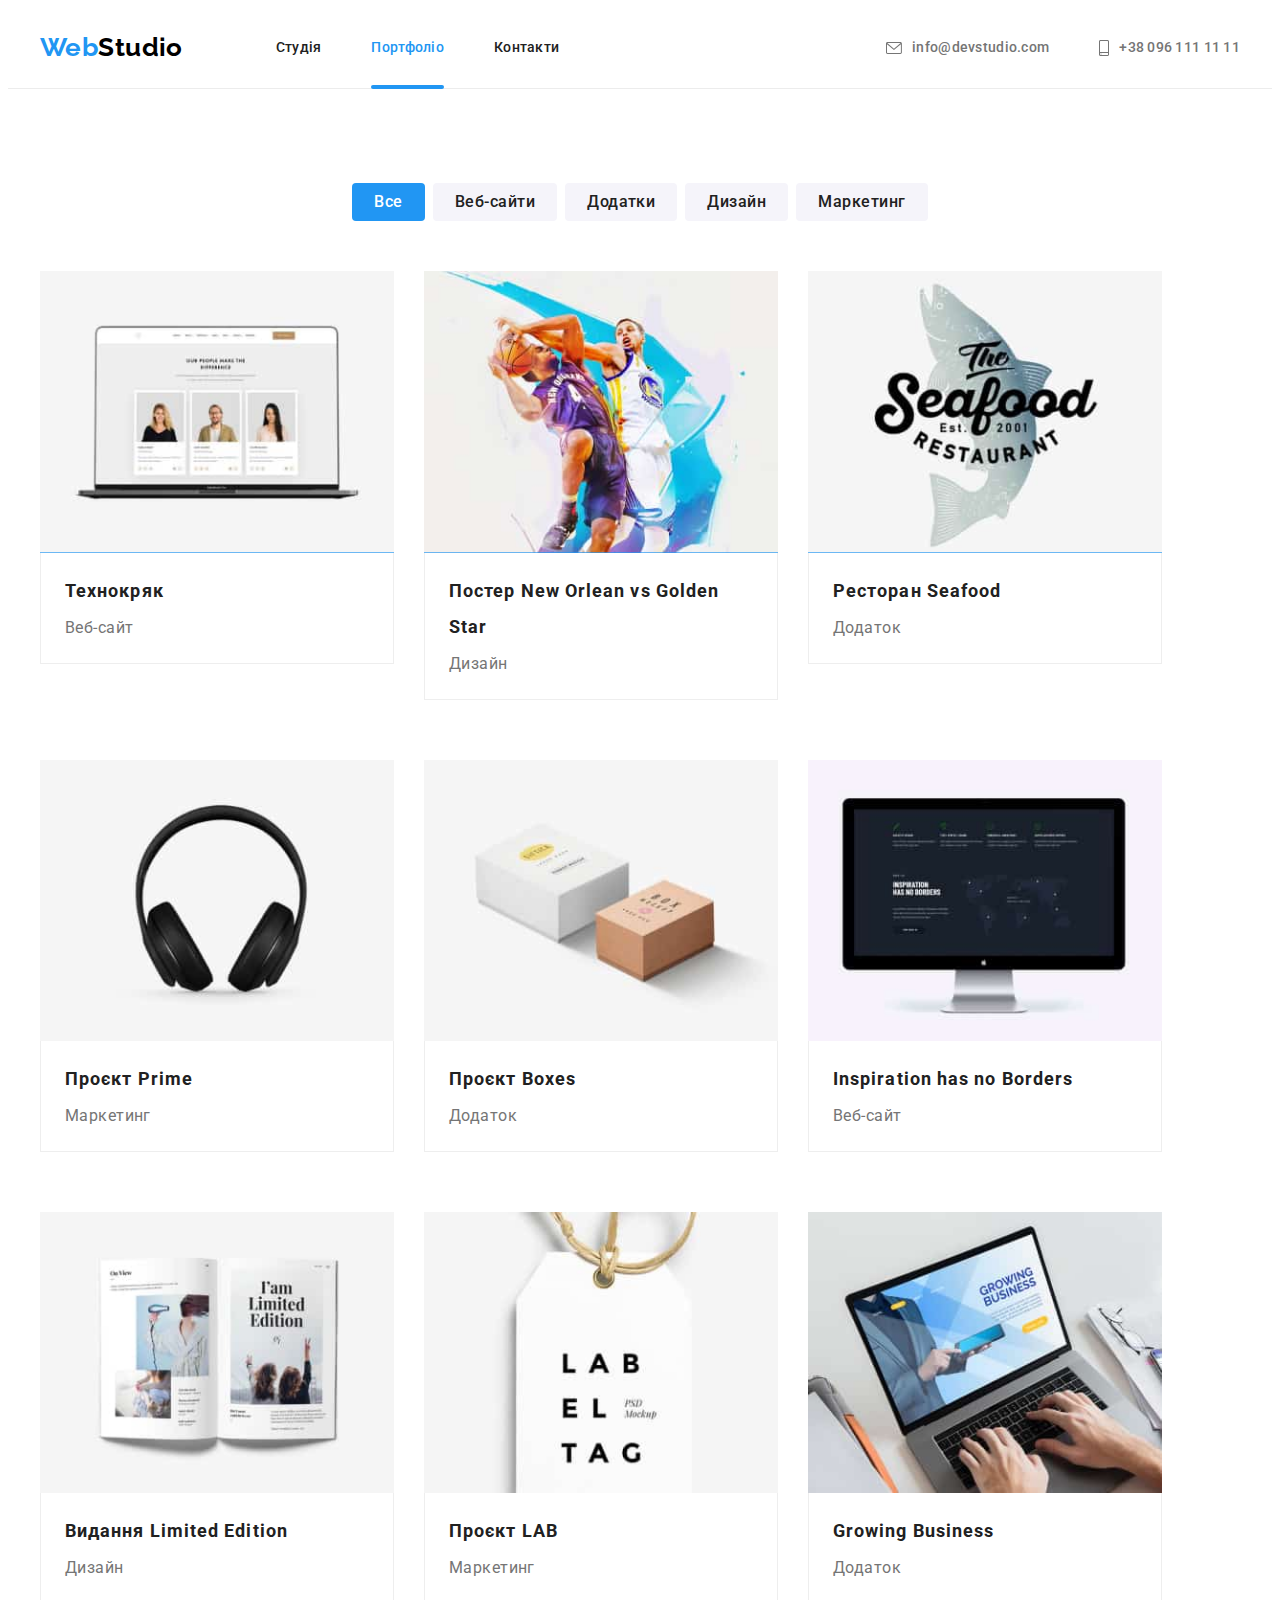
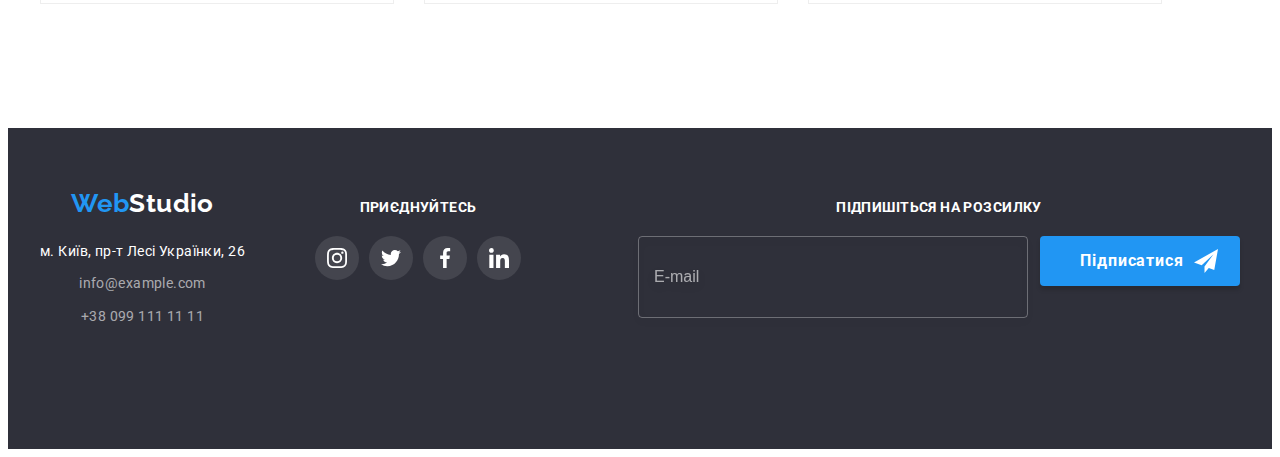
==== commit 4fede50d: "added portfolio-section" ====
--- a/portfolio.html
+++ b/portfolio.html
@@ -22,15 +22,15 @@
   </head>
   <body>
     <!-- ****************************************************Header ******************************************-->
-    <!-- <header class="header">
+    <header class="header">
       <div class="header__container container">
         <nav class="header__nav">
           <a href="./index.html" class="logo header__logo" lang="en">
             <span class="logo__first-word">Web</span
             ><span class="logo__second-word">Studio</span>
-          </a> -->
-    <!-- *******************************Navigation*********************** -->
-    <!-- <ul class="site-nav">
+          </a>
+          <!-- *******************************Navigation*********************** -->
+          <ul class="site-nav">
             <li class="site-nav__item">
               <a
                 href="./index.html"
@@ -51,9 +51,9 @@
               >
             </li>
           </ul>
-        </nav> -->
-    <!-- /*********************************   Contacts   *********************************/ -->
-    <!-- <ul class="contacts header-contacts">
+        </nav>
+        <!-- /*********************************   Contacts   *********************************/ -->
+        <ul class="contacts header-contacts">
           <li class="contacts__item">
             <a href="mainto:info@devstudio.com" class="contacts__link">
               <svg class="contacts__icon" width="16" height="12">
@@ -72,7 +72,7 @@
           </li>
         </ul>
       </div>
-    </header> -->
+    </header>
 
     <main>
       <section class="portfolio section">
@@ -296,92 +296,94 @@
     <!-- /********************************* FOOTER *********************************/ -->
     <footer class="footer">
       <div class="footer__container container">
-        <div class="footer__thumb">
-          <a href="./index.html" class="logo footer-logo">
-            <span class="logo__first-word">Web</span
-            ><span class="logo__second-word logo__second-word--change-color"
-              >Studio</span
-            >
-          </a>
-          <address class="adress">
-            <ul class="adress__list">
-              <li class="adress__item">
+        <div class="footer__contacts-set">
+          <div class="footer__thumb">
+            <a href="./index.html" class="logo footer-logo">
+              <span class="logo__first-word">Web</span
+              ><span class="logo__second-word logo__second-word--change-color"
+                >Studio</span
+              >
+            </a>
+            <address class="adress">
+              <ul class="adress__list">
+                <li class="adress__item">
+                  <a
+                    href="https://goo.gl/maps/MaqQEwh975hQiFbC6"
+                    target="_blank"
+                    rel="noopener nooreffer noofollow"
+                    class="adress__link adress__link--change-color"
+                  >
+                    м. Київ, пр-т Лесі Українки, 26
+                  </a>
+                </li>
+                <li class="adress__item">
+                  <a href="mainto:info@example.com" class="adress__link"
+                    >info@example.com</a
+                  >
+                </li>
+                <li class="adress__item">
+                  <a href="tel:+380991111111" class="adress__link"
+                    >+38 099 111 11 11</a
+                  >
+                </li>
+              </ul>
+            </address>
+          </div>
+          <div class="socials">
+            <h2 class="socials__title">Приєднуйтесь</h2>
+            <ul class="socials__list">
+              <li class="socials__item">
                 <a
-                  href="https://goo.gl/maps/MaqQEwh975hQiFbC6"
+                  href="#"
                   target="_blank"
-                  rel="noopener nooreffer noofollow"
-                  class="adress__link"
+                  rel="noopener nofollow noreferrer"
+                  class="socials__link"
                 >
-                  м. Київ, пр-т Лесі Українки, 26
+                  <svg class="socials__icon" width="20" height="20">
+                    <use href="./images/icons.svg#icon-instagram"></use>
+                  </svg>
                 </a>
               </li>
-              <li class="adress__item">
-                <a href="mainto:info@example.com" class="adress__link"
-                  >info@example.com</a
+              <li class="socials__item">
+                <a
+                  href="#"
+                  target="_blank"
+                  rel="noopener nofollow noreferrer"
+                  class="socials__link"
                 >
+                  <svg class="socials__icon" width="20" height="20">
+                    <use href="./images/icons.svg#icon-twitter"></use>
+                  </svg>
+                </a>
               </li>
-              <li class="adress__item">
-                <a href="tel:+380991111111" class="adress__link"
-                  >+38 099 111 11 11</a
+              <li class="socials__item">
+                <a
+                  href="#"
+                  target="_blank"
+                  rel="noopener nofollow noreferrer"
+                  class="socials__link"
                 >
+                  <svg class="socials__icon" width="20" height="20">
+                    <use href="./images/icons.svg#icon-facebook"></use>
+                  </svg>
+                </a>
+              </li>
+              <li class="socials__item">
+                <a
+                  href="#"
+                  target="_blank"
+                  rel="noopener nofollow noreferrer"
+                  class="socials__link"
+                >
+                  <svg class="socials__icon" width="20" height="20">
+                    <use href="./images/icons.svg#icon-linkedin"></use>
+                  </svg>
+                </a>
               </li>
             </ul>
-          </address>
+          </div>
         </div>
-        <div class="socials">
-          <h2 class="socials__title">Приєднуйтесь</h2>
-          <ul class="socials__list">
-            <li class="socials__item">
-              <a
-                href="#"
-                target="_blank"
-                rel="noopener nofollow noreferrer"
-                class="socials__link"
-              >
-                <svg class="socials__icon" width="20" height="20">
-                  <use href="./images/icons.svg#icon-instagram"></use>
-                </svg>
-              </a>
-            </li>
-            <li class="socials__item">
-              <a
-                href="#"
-                target="_blank"
-                rel="noopener nofollow noreferrer"
-                class="socials__link"
-              >
-                <svg class="socials__icon" width="20" height="20">
-                  <use href="./images/icons.svg#icon-twitter"></use>
-                </svg>
-              </a>
-            </li>
-            <li class="socials__item">
-              <a
-                href="#"
-                target="_blank"
-                rel="noopener nofollow noreferrer"
-                class="socials__link"
-              >
-                <svg class="socials__icon" width="20" height="20">
-                  <use href="./images/icons.svg#icon-facebook"></use>
-                </svg>
-              </a>
-            </li>
-            <li class="socials__item">
-              <a
-                href="#"
-                target="_blank"
-                rel="noopener nofollow noreferrer"
-                class="socials__link"
-              >
-                <svg class="socials__icon" width="20" height="20">
-                  <use href="./images/icons.svg#icon-linkedin"></use>
-                </svg>
-              </a>
-            </li>
-          </ul>
-        </div>
-        <!----------------------------- ПІДПИСКА ---------------------------------->
+
         <div class="sign-up">
           <p class="sign-up__title">Підпишіться на розсилку</p>
           <form class="form">
--- a/css/main.min.css
+++ b/css/main.min.css
@@ -1 +1 @@
-.portfolio-gallery,.portfolio__list,.socials__list,.adress__list,.clients-section__list,.team-contacts,.team-list,.gallery-list,.features-list,.contacts,.site-nav,.mobile-soc-links,.mobile-contacts,.mobile-menu__list{list-style:none;margin:0;padding-left:0}.portfolio-link,.socials__link,.adress__link,.team-contacts__link,.contacts__link,.site-nav__link,.mobile-contacts__link,.mobile-contacts__link-tel,.mobile-menu__link,.logo{text-decoration:none;color:inherit}.portfolio-link,.portfolio-btn,.submit-button,.form__input,.socials__link,.adress__link,.clients-section__link,.team-contacts__link,.hero__btn,.contacts__link,.site-nav__link--no-current::after,.site-nav__link,.form-feedback,.form-input,.backdrop{transition-property:all;transition-duration:250ms;transition-timing-function:cubic-bezier(0.4, 0, 0.2, 1)}.submit-button__icon,.socials__icon,.clients-section__icon,.team-contacts__icon,.contacts__icon{fill:currentColor}.portfolio-btn,.submit-button,.hero__btn,.form-submit-btn{display:block;margin:0 auto;cursor:pointer;border:none;border-radius:4px}.clients-section__title,.team__title{color:#212121;font-weight:700;font-size:28px;line-height:1.18;text-align:center}body{font-family:"Roboto",sans-serif;background-color:#fff;color:#212121;font-size:14px;letter-spacing:.03em}p,h1,h2,h3,h4,h5,h6{margin:0}ul{margin:0;padding-left:0}img{display:block;width:100%;max-width:100%;height:auto}address{font-style:normal}.section{padding-top:60px;padding-bottom:60px}@media screen and (min-width: 1200px){.section{padding-top:94px;padding-bottom:94px}}.visually-hidden{position:absolute;white-space:nowrap;width:1px;height:1px;overflow:hidden;border:0;padding:0;clip:rect(0 0 0 0);-webkit-clip-path:inset(50%);clip-path:inset(50%);margin:-1px}.container{width:100%;padding-left:15px;padding-right:15px;margin-left:auto;margin-right:auto}@media screen and (min-width: 480px){.container{width:480px}}@media screen and (min-width: 768px){.container{width:768px}}@media screen and (min-width: 1200px){.container{width:1200px}}.backdrop{position:fixed;top:0;left:0;width:100%;height:100%;background-color:rgba(0,0,0,.2)}.backdrop.is-hidden{opacity:0;pointer-events:none}.modal{position:absolute;top:50%;left:50%;transform:translate(-50%, -50%);width:528px;height:581px;margin-left:auto;margin-right:auto;padding:40px;background:#fff;box-shadow:0px 1px 3px rgba(0,0,0,.12),0px 1px 1px rgba(0,0,0,.14),0px 2px 1px rgba(0,0,0,.2);border-radius:4px}.modal-close-button{position:absolute;top:8px;right:8px;display:flex;align-items:center;justify-content:center;width:30px;height:30px;border:1px solid rgba(0,0,0,.1);border-radius:50%;background-color:#fff;cursor:pointer}.modal-close-icon{transition:fill 250ms cubic-bezier(0.4, 0, 0.2, 1)}.modal-close-icon:hover,.modal-close-icon:focus{fill:#2196f3}.modal-title{font-weight:700;font-size:20px;line-height:1.15;text-align:center;color:#212121;margin-bottom:12px}.form-field{position:relative;display:flex;flex-direction:column;text-align:start;margin-bottom:10px;transition:border-color 250ms cubic-bezier(0.4, 0, 0.2, 1)}.form-label{display:block;margin-bottom:4px;font-size:12px;line-height:1.17;letter-spacing:.01em;color:#757575}.input-wrap{position:relative}.form-input{width:100%;height:40px;padding-left:42px;font-style:inherit;border:1px solid rgba(33,33,33,.2);border-radius:4px;outline:none;cursor:pointer}.form-field:focus-within .form-input,.form-field:hover .form-input{border:1px solid #2196f3}.form-icon{position:absolute;left:12px;top:50%;transform:translateY(-50%);transition-property:fill;transition-duration:250ms;transition-timing-function:cubic-bezier(0.4, 0, 0.2, 1)}.form-field:focus-within .form-icon,.form-field:hover .form-icon{fill:#2196f3}.form-field-last{display:flex;flex-direction:column;text-align:start;margin-bottom:20px}.form-feedback{width:100%;height:120px;padding:12px 16px;border:1px solid rgba(33,33,33,.2);border-radius:4px;resize:none;cursor:pointer;outline:none}.form-field-last:focus-within .form-feedback,.form-field-last:hover .form-feedback{border:1px solid #2196f3}.form-feedback::-moz-placeholder{font-size:12px;line-height:1.17;letter-spacing:.01em;color:rgba(117,117,117,.5)}.form-feedback:-ms-input-placeholder{font-size:12px;line-height:1.17;letter-spacing:.01em;color:rgba(117,117,117,.5)}.form-feedback::placeholder{font-size:12px;line-height:1.17;letter-spacing:.01em;color:rgba(117,117,117,.5)}.form-check{position:relative;display:flex;align-items:center;justify-content:center;font-size:14px;line-height:1.71;color:#757575;margin-bottom:30px}.form-mailimg-features{color:#2196f3;outline-color:#2196f3}.form-square-icon{position:absolute;display:flex;top:0;left:32px;transform:translate(-25px, 4px);width:16px;height:15px;border:2px solid #212121;cursor:pointer}.check-input:checked~.form-square-icon{background-size:cover;background-repeat:no-repeat;background-color:#2196f3;background-origin:border-box;border:2px solid #2196f3}.form-check:focus-within .form-square-icon{border:2px solid #2196f3}.form-submit-btn{font-family:inherit;font-weight:700;font-size:16px;line-height:1.88;letter-spacing:.06em;color:#fff;background-color:#2196f3;box-shadow:0px 4px 4px rgba(0,0,0,.15);padding:10px 52px;transition-property:background-color,box-shadow;transition-duration:250ms;transition-timing-function:cubic-bezier(0.4, 0, 0.2, 1)}.form-submit-btn:hover,.form-submit-btn:focus{box-shadow:0px 4px 4px rgba(0,0,0,.15);background-color:#188ce8}.header{display:flex;border-bottom:1px solid #ececec}@media(max-width: 767.5px){.menu{display:none}}@media screen and (max-width: 767.5px){.header__container{position:relative}}@media screen and (min-width: 768px){.header__container{display:flex;justify-content:space-between}}@media screen and (max-width: 767.5px){.menu-open-button{display:flex;position:absolute;top:10px;right:10px;border:none;background-color:#fff;cursor:pointer}}@media screen and (min-width: 768px){.menu-open-button{display:none}}@media screen and (min-width: 1200px){.menu-open-button{display:none}}.logo{position:relative;display:block;font-family:"Raleway",sans-serif;font-weight:700;font-size:26px;line-height:1.2}.logo__first-word{color:#2196f3}.logo__second-word{color:#000}.logo__second-word--change-color{color:#fff}.header__logo{margin-right:auto;padding:16px 0}@media screen and (min-width: 768px){.header__logo{margin-right:88px;padding-top:26px;padding-bottom:26px}}@media screen and (min-width: 1200px){.header__logo{margin-right:93px;padding-top:24px;padding-bottom:25px}}.footer-logo{display:block;margin-bottom:20px}.menu-container{position:fixed;display:flex;flex-direction:column;justify-content:space-between;background-color:#fff;z-index:1;top:0;left:0;width:100vw;height:100vh;padding:48px 40px}.menu-container>.container{width:100%}.menu-container.is-hidden{opacity:0;pointer-events:none}.menu-toggle{position:absolute;top:10px;right:15px;min-height:40px;min-width:40px;display:flex;align-items:center;justify-content:center;margin:0;padding:0;background-color:rgba(0,0,0,0);cursor:pointer;border:none;border-radius:50%;outline:none;color:#212121}.mobile-menu__item:not(:last-child){margin-bottom:32px}.mobile-menu__link{display:block;font-weight:500;font-size:40px;line-height:1.18;letter-spacing:.02em;color:#212121}.mobile-menu__link:hover,.mobile-menu__link:focus{color:#2196f3}.mobile-menu__link--current{color:#2196f3}.mobile-contacts__link-tel{display:block;margin-bottom:32px;font-weight:500;font-size:26px;line-height:1.18;letter-spacing:.02em;color:#2196f3}@media screen and (min-width: 480px){.mobile-contacts__link-tel{font-size:34px}}.mobile-contacts__link{font-weight:500;font-size:24px;line-height:1.17;letter-spacing:.02em;color:#757575}.mobile-soc-links{display:flex;flex-wrap:wrap;font-weight:500;font-size:18px;line-height:1.22;letter-spacing:.02em;color:#757575}.mobile-soc-links_item:not(:last-child){margin-right:10px;padding-right:10px;border-right:1px solid rgba(33,33,33,.2)}.mobile-soc-links_link{display:block}.mobile-soc-links_link:hover,.mobile-soc-links_link:focus{color:#2196f3}.site-nav{display:flex;align-items:center;justify-content:center}@media screen and (max-width: 767px){.site-nav{display:none}}@media screen and (min-width: 768px){.header__nav{display:flex;align-items:center}}.site-nav__link{display:block;padding-top:32px;padding-bottom:32px;font-weight:500;line-height:1.14;letter-spacing:.02em;color:#212121}.site-nav__link:hover,.site-nav__link:focus{color:#2196f3}.site-nav__link--current{color:#2196f3}.site-nav__link--current::after{position:absolute;bottom:-1px;left:0;content:"";display:block;width:100%;height:4px;background:#2196f3;border-radius:2px}.site-nav__link--no-current::after{position:absolute;display:block;bottom:-1px;left:0;content:"";width:100%;height:4px;transform:scaleX(0);background-color:#2196f3;border-radius:2px}.site-nav__link:hover.site-nav__link--no-current::after,.site-nav__link:focus.site-nav__link--no-current::after{transform:scaleX(1)}.site-nav__item{position:relative}.site-nav__item:not(:first-child){margin-left:50px}.contacts{display:none}@media screen and (min-width: 768px){.contacts{display:flex;flex-wrap:wrap;align-items:center}}@media screen and (min-width: 1200px){.contacts{display:flex;align-items:center;justify-content:center}}.header-contacts{margin-left:96px}.contacts__link{display:flex;align-items:center;justify-content:center;font-weight:500;line-height:1.14;letter-spacing:.02em;color:#757575}@media screen and (min-width: 1200px){.contacts__link{padding-top:30px;padding-bottom:30px}}.contacts__link:hover,.contacts__link:focus{color:#2196f3}@media screen and (min-width: 1200px){.contacts__item:not(:first-child){margin-left:50px}}.contacts__icon{margin-right:10px}.hero{display:flex;justify-content:center;align-items:center;height:400px;max-width:767px;margin-left:auto;margin-right:auto;background-image:linear-gradient(to right, rgba(47, 48, 58, 0.4), rgba(47, 48, 58, 0.4)),url(../images/hero-background-mobile.jpg);background-color:#c4c4c4;background-size:cover;background-repeat:no-repeat;background-position:center}@media(min-device-pixel-ratio: 2),(-webkit-min-device-pixel-ratio: 2),(min-resolution: 192dpi),(min-resolution: 2dppx){.hero{background-image:linear-gradient(to right, rgba(47, 48, 58, 0.4), rgba(47, 48, 58, 0.4)),url(../images/hero-background-mobile-2x.jpg)}}@media screen and (min-width: 768px){.hero{min-width:768px;background-image:linear-gradient(to right, rgba(47, 48, 58, 0.4), rgba(47, 48, 58, 0.4)),url(../images/hero-background-tablet.jpg)}}@media(min-device-pixel-ratio: 2),(-webkit-min-device-pixel-ratio: 2),(min-resolution: 192dpi),(min-resolution: 2dppx){.hero{background-image:linear-gradient(to right, rgba(47, 48, 58, 0.4), rgba(47, 48, 58, 0.4)),url(../images/hero-background-tablet-2x.jpg);background-color:#c4c4c4;background-size:cover;background-repeat:no-repeat;background-position:center}}@media screen and (min-width: 1200px){.hero{max-width:1600px;height:600px;background-image:linear-gradient(to right, rgba(47, 48, 58, 0.4), rgba(47, 48, 58, 0.4)),url(../images/hero-background.jpg)}}@media(min-device-pixel-ratio: 2),(-webkit-min-device-pixel-ratio: 2),(min-resolution: 192dpi),(min-resolution: 2dppx){.hero{background-image:linear-gradient(to right, rgba(47, 48, 58, 0.4), rgba(47, 48, 58, 0.4)),url(../images/hero-background-2x.jpg);background-color:#c4c4c4;background-size:cover;background-repeat:no-repeat;background-position:center}}.hero__title{max-width:360px;padding-top:118px 60px 198px;margin-right:auto;margin-left:auto;margin-bottom:30px;font-weight:900;font-size:22px;line-height:1.62;letter-spacing:.06em;text-transform:uppercase;color:#fff;text-align:center}@media screen and (min-width: 480px){.hero__title{font-size:26px}}@media screen and (min-width: 1200px){.hero__title{max-width:696px;font-size:44px;line-height:1.36}}.hero__btn{padding:10px 24px;font-weight:700;font-size:16px;line-height:1.88;letter-spacing:.06em;color:#fff;background-color:#2196f3;box-shadow:0px 4px 4px rgba(0,0,0,.15)}@media screen and (min-width: 1200px){.hero__btn{padding:10px 32px}}.hero__btn:hover,.hero__btn:focus{box-shadow:0px 4px 4px rgba(0,0,0,.15);background-color:#188ce8}.features-list{display:flex;flex-wrap:wrap;gap:30px}.features-list__thumb{height:120px;display:flex;align-items:center;justify-content:center;margin-bottom:30px;border-radius:4px;background-color:#f5f4fa;width:100%}.features-list__subtitle{text-align:center;margin-bottom:10px;font-weight:700;line-height:1.14;text-transform:uppercase;font-size:14px}@media screen and (min-width: 768px){.features-list__subtitle{text-align:left}}@media screen and (min-width: 1200px){.features-list__subtitle{text-align:left}}.features-list__text{width:100%;line-height:1.71;color:#757575}@media screen and (min-width: 480px){.features-list__text{width:460px}}@media screen and (min-width: 768px){.features-list__text{width:354px}}@media screen and (min-width: 1200px){.features-list__text{width:270px}}.gallery{display:none}@media screen and (min-width: 1200px){.gallery{display:flex;padding-top:0}}.gallery__title{margin-bottom:50px;font-weight:700;font-size:36px;line-height:1.17;text-align:center;letter-spacing:.03em;color:#212121}.gallery-list{display:flex;gap:30px}.gallery-list__thumb-image{position:relative}.gallery-list__over-text{position:absolute;bottom:0;display:flex;justify-content:center;align-items:center;width:370px;height:70px;background:rgba(47,48,58,.8);font-weight:700;line-height:1.14;text-transform:uppercase;color:#fff}.team{background-color:#f5f4fa}.team__title{margin-bottom:30px}@media screen and (min-width: 1200px){.team__title{margin-bottom:50px;font-size:36px;line-height:1.16}}.team-list{display:flex;flex-wrap:wrap;gap:30px}.team-list__item{width:100%;background:#fff;box-shadow:0px 1px 3px rgba(0,0,0,.12),0px 1px 1px rgba(0,0,0,.14),0px 2px 1px rgba(0,0,0,.2);border-radius:0px 0px 4px 4px}@media screen and (min-width: 768px){.team-list__item{width:calc((100% - 30px)/2)}}@media screen and (min-width: 1200px){.team-list__item{width:calc((100% - 90px)/4)}}.team-list__item__item:not(:last-child){margin-bottom:30px}.team-list__description{padding:30px 0 24px}@media screen and (min-width: 1200px){.team-list__description{padding-bottom:30px}}.team-list__title{margin-bottom:10px;font-weight:500;font-size:16px;line-height:1.19;text-align:center;color:#212121}.team-list__text{margin-bottom:16px;font-size:16px;line-height:1.19;text-align:center;color:#757575}.team-contacts{display:flex;align-items:center;justify-content:center;gap:10px}.team-contacts__link{display:flex;align-items:center;justify-content:center;width:44px;height:44px;border-radius:50%;color:#afb1b8}.team-contacts__link:hover,.team-contacts__link:focus{background-color:#2196f3;color:#fff}.clients-section__title{margin-bottom:30px}@media screen and (min-width: 1200px){.clients-section__title{margin-bottom:50px;font-size:36px;line-height:1.16}}.clients-section__list{display:flex;align-items:center;justify-content:center;flex-wrap:wrap;gap:30px}.clients-section__item{width:calc((100% - 30px)/2)}@media screen and (min-width: 768px){.clients-section__item{width:calc((100% - 60px)/3)}}@media screen and (min-width: 1200px){.clients-section__item{width:calc((100% - 150px)/6)}}.clients-section__link{display:flex;align-items:center;justify-content:center;width:130px;height:92px;border:1px solid #afb1b8;color:#afb1b8;border-radius:4px}@media screen and (min-width: 480px){.clients-section__link{width:210px}}@media screen and (min-width: 768px){.clients-section__link{width:226px}}@media screen and (min-width: 1200px){.clients-section__link{width:170px}}.clients-section__link:hover,.clients-section__link:focus{border-color:#2196f3;color:#2196f3}.footer{padding-top:60px;padding-bottom:60px;background-color:#2f303a}.footer__container{display:flex;align-items:baseline}.footer__thumb{margin-right:70px}.adress__item:not(:last-child){margin-bottom:9px}.adress__link{display:block;margin-bottom:9px;line-height:1.71;color:rgba(255,255,255,.6)}.adress__link:hover,.adress__link:focus{color:#2196f3}.adress__link--change-color{color:#fff}.socials__title{margin-bottom:20px;font-weight:700;font-size:14px;line-height:1.14;text-transform:uppercase;color:#fff}.socials__list{display:flex;gap:10px}.socials__link{display:flex;align-items:center;justify-content:center;width:44px;height:44px;border-radius:50%;color:#fff;background-color:rgba(255,255,255,.1)}.socials__link:hover,.socials__link:focus{color:#fff;background-color:#2196f3}.sign-up{margin-left:auto}.sign-up .sign-up__title{font-weight:700;line-height:1.14;text-transform:uppercase;color:#fff;margin-bottom:20px}.form{display:flex}.form__input{padding:11px;width:358px;background-color:rgba(0,0,0,0);border:1px solid rgba(255,255,255,.3);filter:drop-shadow(0px 4px 4px rgba(0, 0, 0, 0.15));color:rgba(255,255,255,.6);border-radius:4px;cursor:pointer}.form__input:hover,.form__input:focus{border-color:#2196f3}.form__input::-moz-placeholder{font-size:16px;line-height:1.25;color:rgba(255,255,255,.6)}.form__input:-ms-input-placeholder{font-size:16px;line-height:1.25;color:rgba(255,255,255,.6)}.form__input::placeholder{font-size:16px;line-height:1.25;color:rgba(255,255,255,.6)}.submit-button{display:flex;align-items:center;justify-content:center;width:200px;height:50px;padding:10px 10px 10px 28px;margin-left:12px;font-family:inherit;color:#fff;font-weight:700;font-size:16px;line-height:1.88;letter-spacing:.06em;background-color:#2196f3;box-shadow:0px 4px 4px rgba(0,0,0,.15);transform:scale(1)}.submit-button:hover,.submit-button:focus{transform:scale(1.02)}.submit-button__icon{margin-left:10px}.portfolio__list{display:flex;align-items:center;justify-content:center;gap:8px;margin-bottom:50px}.portfolio-btn{font-family:inherit;color:#212121;font-weight:500;font-size:16px;line-height:1.63;background-color:#f5f4fa;letter-spacing:.03em;padding:6px 22px}.portfolio-btn:hover,.portfolio-btn:focus{color:#fff;background-color:#2196f3;box-shadow:0px 3px 1px rgba(0,0,0,.1),0px 1px 2px rgba(0,0,0,.08),0px 2px 2px rgba(0,0,0,.12)}.portfolio-btn.current{background-color:#2196f3;color:#fff}.portfolio-gallery{display:flex;flex-wrap:wrap;gap:30px}.portfolio-item{background:#fff;width:calc((100% - 60px)/3)}.portfolio-link{display:block}.portfolio-link:hover,.portfolio-link:focus{box-shadow:0px 1px 1px rgba(0,0,0,.12),0px 4px 4px rgba(0,0,0,.06),1px 4px 6px rgba(0,0,0,.16)}.portpolio-image-thumb{position:relative;overflow:hidden}.portfolio-text-hidden{position:absolute;bottom:0;left:0;width:100%;height:100%;display:flex;align-items:center;justify-content:center;padding-left:24px;padding-right:24px;font-size:18px;line-height:1.56;color:#fff;background-color:rgba(33,150,243,.9);transform:translateY(100%);transition:transform 250ms cubic-bezier(0.4, 0, 0.2, 1)}.portfolio-link:hover .portfolio-text-hidden,.portfolio-link:focus .portfolio-text-hidden{transform:translateY(0)}.portfolio-description{padding:20px 24px;border-right:1px solid #eee;border-bottom:1px solid #eee;border-left:1px solid #eee}.portfolio-title{font-weight:700;font-size:18px;line-height:2;letter-spacing:.06em;margin-bottom:4px}.portfolio-text{font-size:16px;line-height:1.88;color:#757575}/*# sourceMappingURL=main.min.css.map */+.portfolio-gallery,.portfolio__list,.socials__list,.adress__list,.clients-section__list,.team-contacts,.team-list,.gallery-list,.features-list,.contacts,.site-nav,.mobile-soc-links,.mobile-contacts,.mobile-menu__list{list-style:none;margin:0;padding-left:0}.portfolio-link,.socials__link,.adress__link,.team-contacts__link,.contacts__link,.site-nav__link,.mobile-contacts__link,.mobile-contacts__link-tel,.mobile-menu__link,.logo{text-decoration:none;color:inherit}.portfolio-link,.portfolio-btn,.submit-button,.form__input,.socials__link,.adress__link,.clients-section__link,.team-contacts__link,.hero__btn,.contacts__link,.site-nav__link--no-current::after,.site-nav__link,.form-feedback,.form-input,.backdrop{transition-property:all;transition-duration:250ms;transition-timing-function:cubic-bezier(0.4, 0, 0.2, 1)}.submit-button__icon,.socials__icon,.clients-section__icon,.team-contacts__icon,.contacts__icon{fill:currentColor}.portfolio-btn,.submit-button,.hero__btn,.form-submit-btn{display:block;margin:0 auto;cursor:pointer;border:none;border-radius:4px}.clients-section__title,.team__title{color:#212121;font-weight:700;font-size:28px;line-height:1.18;text-align:center}body{font-family:"Roboto",sans-serif;background-color:#fff;color:#212121;font-size:14px;letter-spacing:.03em}p,h1,h2,h3,h4,h5,h6{margin:0}ul{margin:0;padding-left:0}img{display:block;width:100%;max-width:100%;height:auto}address{font-style:normal}.section{padding-top:60px;padding-bottom:60px}@media screen and (min-width: 1200px){.section{padding-top:94px;padding-bottom:94px}}.visually-hidden{position:absolute;white-space:nowrap;width:1px;height:1px;overflow:hidden;border:0;padding:0;clip:rect(0 0 0 0);-webkit-clip-path:inset(50%);clip-path:inset(50%);margin:-1px}.container{width:100%;padding-left:15px;padding-right:15px;margin-left:auto;margin-right:auto}@media screen and (min-width: 480px){.container{width:480px}}@media screen and (min-width: 768px){.container{width:768px}}@media screen and (min-width: 1200px){.container{width:1200px}}.backdrop{position:fixed;top:0;left:0;width:100%;height:100%;background-color:rgba(0,0,0,.2)}.backdrop.is-hidden{opacity:0;pointer-events:none}.modal{position:absolute;top:50%;left:50%;transform:translate(-50%, -50%);margin-left:auto;margin-right:auto;padding:40px;background:#fff;box-shadow:0px 1px 3px rgba(0,0,0,.12),0px 1px 1px rgba(0,0,0,.14),0px 2px 1px rgba(0,0,0,.2);border-radius:4px}@media screen and (max-width: 479px){.modal{max-width:450px;height:609px}}@media screen and (min-width: 480px){.modal{width:450px}}@media screen and (min-width: 768px){.modal{width:450px}}@media screen and (min-width: 1200px){.modal{width:528px;height:581px}}.modal-close-button{position:absolute;top:8px;right:8px;display:flex;align-items:center;justify-content:center;width:30px;height:30px;border:1px solid rgba(0,0,0,.1);border-radius:50%;background-color:#fff;cursor:pointer}.modal-close-icon{transition:fill 250ms cubic-bezier(0.4, 0, 0.2, 1)}.modal-close-icon:hover,.modal-close-icon:focus{fill:#2196f3}.modal-title{font-weight:700;font-size:20px;line-height:1.15;text-align:center;margin-bottom:12px;margin-bottom:31px}.form-field{position:relative;display:flex;flex-direction:column;text-align:start;margin-bottom:10px;transition:border-color 250ms cubic-bezier(0.4, 0, 0.2, 1)}.form-label{display:block;margin-bottom:4px;font-size:12px;line-height:1.17;letter-spacing:.01em;color:#757575}.input-wrap{position:relative}.form-input{width:100%;height:40px;padding-left:42px;font-style:inherit;border:1px solid rgba(33,33,33,.2);border-radius:4px;outline:none;cursor:pointer}.form-field:focus-within .form-input,.form-field:hover .form-input{border:1px solid #2196f3}.form-icon{position:absolute;left:12px;top:50%;transform:translateY(-50%);transition-property:fill;transition-duration:250ms;transition-timing-function:cubic-bezier(0.4, 0, 0.2, 1)}.form-field:focus-within .form-icon,.form-field:hover .form-icon{fill:#2196f3}.form-field-last{display:flex;flex-direction:column;text-align:start;margin-bottom:20px}.form-feedback{width:100%;height:120px;padding:12px 16px;border:1px solid rgba(33,33,33,.2);border-radius:4px;resize:none;cursor:pointer;outline:none}.form-field-last:focus-within .form-feedback,.form-field-last:hover .form-feedback{border:1px solid #2196f3}.form-feedback::-moz-placeholder{font-size:12px;line-height:1.17;letter-spacing:.01em;color:rgba(117,117,117,.5)}.form-feedback:-ms-input-placeholder{font-size:12px;line-height:1.17;letter-spacing:.01em;color:rgba(117,117,117,.5)}.form-feedback::placeholder{font-size:12px;line-height:1.17;letter-spacing:.01em;color:rgba(117,117,117,.5)}.custom-check-box{display:flex;align-items:center;justify-content:center;margin-top:20px;margin-bottom:30px}.form-check{position:relative;display:flex;align-items:center;display:flex;align-items:center;justify-content:center;font-size:12px;line-height:1.17;color:#757575;cursor:pointer}@media screen and (min-width: 1200px){.form-check{font-size:14px;line-height:1.71}}.form-mailing{display:flex;align-items:center}.form-mailing-features{color:#2196f3;outline-color:#2196f3}.form-square-icon{position:absolute;left:0;top:-5px;display:flex;align-items:center;justify-content:center;margin-right:8px;transform:translate(-25px, 4px);width:16px;height:15px;border:2px solid #212121;cursor:pointer}@media screen and (min-width: 1200px){.form-square-icon{top:0}}.check-input:checked~.form-square-icon{background-size:cover;background-repeat:no-repeat;background-color:#2196f3;background-origin:border-box;border:2px solid #2196f3}.form-check:focus-within .form-square-icon{border:2px solid #2196f3}.form-submit-btn{font-family:inherit;font-weight:700;font-size:16px;line-height:1.88;letter-spacing:.06em;color:#fff;background-color:#2196f3;box-shadow:0px 4px 4px rgba(0,0,0,.15);padding:10px 52px;transition-property:background-color,box-shadow;transition-duration:250ms;transition-timing-function:cubic-bezier(0.4, 0, 0.2, 1)}.form-submit-btn:hover,.form-submit-btn:focus{box-shadow:0px 4px 4px rgba(0,0,0,.15);background-color:#188ce8}.header{display:flex;border-bottom:1px solid #ececec}@media(max-width: 767.5px){.menu{display:none}}@media screen and (max-width: 767.5px){.header__container{position:relative}}@media screen and (min-width: 768px){.header__container{display:flex;justify-content:space-between}}@media screen and (max-width: 767.5px){.menu-open-button{display:flex;position:absolute;top:10px;right:10px;border:none;background-color:#fff;cursor:pointer}}@media screen and (min-width: 768px){.menu-open-button{display:none}}@media screen and (min-width: 1200px){.menu-open-button{display:none}}.logo{position:relative;display:block;font-family:"Raleway",sans-serif;font-weight:700;font-size:26px;line-height:1.2}.logo__first-word{color:#2196f3}.logo__second-word{color:#000}.logo__second-word--change-color{color:#fff}.header__logo{margin-right:auto;padding:16px 0}@media screen and (min-width: 768px){.header__logo{margin-right:88px;padding-top:26px;padding-bottom:26px}}@media screen and (min-width: 1200px){.header__logo{margin-right:93px;padding-top:24px;padding-bottom:25px}}.footer-logo{display:flex;justify-content:center;margin-bottom:20px}.menu-container{position:fixed;display:flex;flex-direction:column;justify-content:space-between;background-color:#fff;z-index:1;top:0;left:0;width:100vw;height:100vh;padding:48px 40px}.menu-container>.container{width:100%}.menu-container.is-hidden{opacity:0;pointer-events:none}.menu-toggle{position:absolute;top:10px;right:15px;min-height:40px;min-width:40px;display:flex;align-items:center;justify-content:center;margin:0;padding:0;background-color:rgba(0,0,0,0);cursor:pointer;border:none;border-radius:50%;outline:none;color:#212121}.menu-toggle:hover,.menu-toggle:focus{fill:#2196f3}.mobile-menu__item:not(:last-child){margin-bottom:32px}.mobile-menu__link{display:block;font-weight:500;font-size:40px;line-height:1.18;letter-spacing:.02em;color:#212121}.mobile-menu__link:hover,.mobile-menu__link:focus{color:#2196f3}.mobile-menu__link--current{color:#2196f3}.mobile-contacts__link-tel{display:block;margin-bottom:32px;font-weight:500;font-size:26px;line-height:1.18;letter-spacing:.02em;color:#2196f3}@media screen and (min-width: 480px){.mobile-contacts__link-tel{font-size:34px}}.mobile-contacts__link{font-weight:500;font-size:24px;line-height:1.17;letter-spacing:.02em;color:#757575}.mobile-soc-links{display:flex;flex-wrap:wrap;font-weight:500;font-size:18px;line-height:1.22;letter-spacing:.02em;color:#2196f3}.mobile-soc-links_item:not(:last-child){margin-right:10px;padding-right:10px;border-right:1px solid rgba(33,33,33,.2)}.mobile-soc-links_link{display:block}.mobile-soc-links_link:hover,.mobile-soc-links_link:focus{color:#2196f3}.site-nav{display:flex;align-items:center;justify-content:center}@media screen and (max-width: 767px){.site-nav{display:none}}@media screen and (min-width: 768px){.header__nav{display:flex;align-items:center}}.site-nav__link{display:block;padding-top:32px;padding-bottom:32px;font-weight:500;line-height:1.14;letter-spacing:.02em;color:#212121}.site-nav__link:hover,.site-nav__link:focus{color:#2196f3}.site-nav__link--current{color:#2196f3}.site-nav__link--current::after{position:absolute;bottom:-1px;left:0;content:"";display:block;width:100%;height:4px;background:#2196f3;border-radius:2px}.site-nav__link--no-current::after{position:absolute;display:block;bottom:-1px;left:0;content:"";width:100%;height:4px;transform:scaleX(0);background-color:#2196f3;border-radius:2px}.site-nav__link:hover.site-nav__link--no-current::after,.site-nav__link:focus.site-nav__link--no-current::after{transform:scaleX(1)}.site-nav__item{position:relative}.site-nav__item:not(:first-child){margin-left:50px}.contacts{display:none}@media screen and (min-width: 768px){.contacts{display:flex;flex-wrap:wrap;align-items:center}}@media screen and (min-width: 1200px){.contacts{display:flex;align-items:center;justify-content:center}}.header-contacts{margin-left:96px}.contacts__link{display:flex;align-items:center;justify-content:center;font-weight:500;line-height:1.14;letter-spacing:.02em;color:#757575}@media screen and (min-width: 1200px){.contacts__link{padding-top:30px;padding-bottom:30px}}.contacts__link:hover,.contacts__link:focus{color:#2196f3}@media screen and (min-width: 1200px){.contacts__item:not(:first-child){margin-left:50px}}.contacts__icon{margin-right:10px}.hero{display:flex;justify-content:center;align-items:center;height:400px;max-width:767px;margin-left:auto;margin-right:auto;background-image:linear-gradient(to right, rgba(47, 48, 58, 0.4), rgba(47, 48, 58, 0.4)),url(../images/hero-background-mobile.jpg);background-color:#c4c4c4;background-size:cover;background-repeat:no-repeat;background-position:center}@media(min-device-pixel-ratio: 2),(-webkit-min-device-pixel-ratio: 2),(min-resolution: 192dpi),(min-resolution: 2dppx){.hero{background-image:linear-gradient(to right, rgba(47, 48, 58, 0.4), rgba(47, 48, 58, 0.4)),url(../images/hero-background-mobile-2x.jpg)}}@media screen and (min-width: 768px){.hero{min-width:768px;background-image:linear-gradient(to right, rgba(47, 48, 58, 0.4), rgba(47, 48, 58, 0.4)),url(../images/hero-background-tablet.jpg)}}@media(min-device-pixel-ratio: 2),(-webkit-min-device-pixel-ratio: 2),(min-resolution: 192dpi),(min-resolution: 2dppx){.hero{background-image:linear-gradient(to right, rgba(47, 48, 58, 0.4), rgba(47, 48, 58, 0.4)),url(../images/hero-background-tablet-2x.jpg);background-color:#c4c4c4;background-size:cover;background-repeat:no-repeat;background-position:center}}@media screen and (min-width: 1200px){.hero{max-width:1600px;height:600px;background-image:linear-gradient(to right, rgba(47, 48, 58, 0.4), rgba(47, 48, 58, 0.4)),url(../images/hero-background.jpg)}}@media(min-device-pixel-ratio: 2),(-webkit-min-device-pixel-ratio: 2),(min-resolution: 192dpi),(min-resolution: 2dppx){.hero{background-image:linear-gradient(to right, rgba(47, 48, 58, 0.4), rgba(47, 48, 58, 0.4)),url(../images/hero-background-2x.jpg);background-color:#c4c4c4;background-size:cover;background-repeat:no-repeat;background-position:center}}.hero__title{max-width:360px;padding-top:118px 60px 198px;margin-right:auto;margin-left:auto;margin-bottom:30px;font-weight:900;font-size:22px;line-height:1.62;letter-spacing:.06em;text-transform:uppercase;color:#fff;text-align:center}@media screen and (min-width: 480px){.hero__title{font-size:26px}}@media screen and (min-width: 1200px){.hero__title{max-width:696px;font-size:44px;line-height:1.36}}.hero__btn{padding:10px 24px;font-weight:700;font-size:16px;line-height:1.88;letter-spacing:.06em;color:#fff;background-color:#2196f3;box-shadow:0px 4px 4px rgba(0,0,0,.15)}@media screen and (min-width: 1200px){.hero__btn{padding:10px 32px}}.hero__btn:hover,.hero__btn:focus{box-shadow:0px 4px 4px rgba(0,0,0,.15);background-color:#188ce8}.features-list{display:flex;flex-wrap:wrap;gap:30px}.features-list__thumb{height:120px;display:flex;align-items:center;justify-content:center;margin-bottom:30px;border-radius:4px;background-color:#f5f4fa;width:100%}.features-list__subtitle{text-align:center;margin-bottom:10px;font-weight:700;line-height:1.14;text-transform:uppercase;font-size:14px}@media screen and (min-width: 768px){.features-list__subtitle{text-align:left}}@media screen and (min-width: 1200px){.features-list__subtitle{text-align:left}}.features-list__text{width:100%;line-height:1.71;color:#757575}@media screen and (min-width: 480px){.features-list__text{width:460px}}@media screen and (min-width: 768px){.features-list__text{width:354px}}@media screen and (min-width: 1200px){.features-list__text{width:270px}}.gallery{display:none}@media screen and (min-width: 1200px){.gallery{display:flex;padding-top:0}}.gallery__title{margin-bottom:50px;font-weight:700;font-size:36px;line-height:1.17;text-align:center;letter-spacing:.03em;color:#212121}.gallery-list{display:flex;gap:30px}.gallery-list__thumb-image{position:relative}.gallery-list__over-text{position:absolute;bottom:0;display:flex;justify-content:center;align-items:center;width:370px;height:70px;background:rgba(47,48,58,.8);font-weight:700;line-height:1.14;text-transform:uppercase;color:#fff}.team{background-color:#f5f4fa}.team__title{margin-bottom:30px}@media screen and (min-width: 1200px){.team__title{margin-bottom:50px;font-size:36px;line-height:1.16}}.team-list{display:flex;flex-wrap:wrap;gap:30px}.team-list__item{width:100%;background:#fff;box-shadow:0px 1px 3px rgba(0,0,0,.12),0px 1px 1px rgba(0,0,0,.14),0px 2px 1px rgba(0,0,0,.2);border-radius:0px 0px 4px 4px}@media screen and (min-width: 768px){.team-list__item{width:calc((100% - 30px)/2)}}@media screen and (min-width: 1200px){.team-list__item{width:calc((100% - 90px)/4)}}.team-list__item__item:not(:last-child){margin-bottom:30px}.team-list__description{padding:30px 0 24px}@media screen and (min-width: 1200px){.team-list__description{padding-bottom:30px}}.team-list__title{margin-bottom:10px;font-weight:500;font-size:16px;line-height:1.19;text-align:center;color:#212121}.team-list__text{margin-bottom:16px;font-size:16px;line-height:1.19;text-align:center;color:#757575}.team-contacts{display:flex;align-items:center;justify-content:center;gap:10px}.team-contacts__link{display:flex;align-items:center;justify-content:center;width:44px;height:44px;border-radius:50%;color:#afb1b8}.team-contacts__link:hover,.team-contacts__link:focus{background-color:#2196f3;color:#fff}.clients-section__title{margin-bottom:30px}@media screen and (min-width: 1200px){.clients-section__title{margin-bottom:50px;font-size:36px;line-height:1.16}}.clients-section__list{display:flex;align-items:center;justify-content:center;flex-wrap:wrap;gap:30px}.clients-section__item{width:calc((100% - 30px)/2)}@media screen and (min-width: 768px){.clients-section__item{width:calc((100% - 60px)/3)}}@media screen and (min-width: 1200px){.clients-section__item{width:calc((100% - 150px)/6)}}.clients-section__link{display:flex;align-items:center;justify-content:center;width:130px;height:92px;border:1px solid #afb1b8;color:#afb1b8;border-radius:4px}@media screen and (min-width: 480px){.clients-section__link{width:210px}}@media screen and (min-width: 768px){.clients-section__link{width:226px}}@media screen and (min-width: 1200px){.clients-section__link{width:170px}}.clients-section__link:hover,.clients-section__link:focus{border-color:#2196f3;color:#2196f3}.footer{padding-top:60px;padding-bottom:60px;background-color:#2f303a;display:flex}@media screen and (min-width: 1200px){.footer__container{display:flex;align-items:baseline}}@media screen and (min-width: 768px){.footer__contacts-set{display:flex;justify-content:space-around;align-items:baseline}}.footer__thumb{text-align:center;margin-bottom:60px}@media screen and (min-width: 1200px){.footer__thumb{margin-right:70px}}.adress__link{line-height:1.71;color:rgba(255,255,255,.6)}.adress__link:hover,.adress__link:focus{color:#2196f3}.adress__link--change-color{color:#fff}.adress__item:not(:last-child){margin-bottom:8px}@media screen and (min-width: 1200px){.adress__item:not(:last-child){margin-bottom:9px}}.socials{text-align:center}.socials__title{margin-bottom:20px;font-weight:700;font-size:14px;line-height:1.14;text-transform:uppercase;color:#fff}.socials__list{display:flex;align-items:center;justify-content:center;gap:10px;margin-bottom:60px}.socials__link{display:flex;align-items:center;justify-content:center;width:44px;height:44px;border-radius:50%;color:#fff;background-color:rgba(255,255,255,.1)}.socials__link:hover,.socials__link:focus{color:#fff;background-color:#2196f3}.sign-up{text-align:center}@media screen and (min-width: 1200px){.sign-up{margin-left:auto}}.sign-up .sign-up__title{font-weight:700;line-height:1.14;text-transform:uppercase;color:#fff;margin-bottom:20px}@media screen and (min-width: 1200px){.form{display:flex}}.form__input{padding:15px;width:100%;height:50px;margin-bottom:20px;background-color:rgba(0,0,0,0);border:1px solid rgba(255,255,255,.3);filter:drop-shadow(0px 4px 4px rgba(0, 0, 0, 0.15));color:rgba(255,255,255,.6);border-radius:4px;cursor:pointer}@media screen and (min-width: 768px){.form__input{width:450px}}@media screen and (min-width: 1200px){.form__input{width:358px}}.form__input:hover,.form__input:focus{border-color:#2196f3}.form__input::-moz-placeholder{font-size:14px;line-height:1.25;color:rgba(255,255,255,.6)}.form__input:-ms-input-placeholder{font-size:14px;line-height:1.25;color:rgba(255,255,255,.6)}.form__input::placeholder{font-size:14px;line-height:1.25;color:rgba(255,255,255,.6)}@media screen and (min-width: 1200px){.form__input::-moz-placeholder{font-size:16px}.form__input:-ms-input-placeholder{font-size:16px}.form__input::placeholder{font-size:16px}}.submit-button{display:flex;align-items:center;justify-content:center;width:200px;height:50px;padding:10px 10px 10px 28px;font-family:inherit;color:#fff;font-weight:700;font-size:16px;line-height:1.88;letter-spacing:.06em;background-color:#2196f3;box-shadow:0px 4px 4px rgba(0,0,0,.15);transform:scale(1)}@media screen and (min-width: 1200px){.submit-button{margin-left:12px}}.submit-button:hover,.submit-button:focus{transform:scale(1.02)}.submit-button__icon{margin-left:10px}.portfolio__list{display:flex;justify-content:start;flex-wrap:wrap;gap:8px;row-gap:15px;margin-bottom:40px}@media screen and (min-width: 768px){.portfolio__list{display:flex;align-items:center;justify-content:center;margin-bottom:30px}}@media screen and (min-width: 1200px){.portfolio__list{display:flex;align-items:center;justify-content:center;margin-bottom:50px}}.portfolio-btn{font-family:inherit;color:#212121;font-weight:500;font-size:16px;line-height:1.63;background-color:#f5f4fa;letter-spacing:.03em;padding:6px 22px}.portfolio-btn:hover,.portfolio-btn:focus{color:#fff;background-color:#2196f3;box-shadow:0px 3px 1px rgba(0,0,0,.1),0px 1px 2px rgba(0,0,0,.08),0px 2px 2px rgba(0,0,0,.12)}.portfolio-btn.current{background-color:#2196f3;color:#fff}@media screen and (min-width: 768px){.portfolio-gallery{display:flex;flex-wrap:wrap;gap:30px}}.portfolio-item{background:#fff;width:100%}@media screen and (min-width: 768px){.portfolio-item{width:354px}}.portfolio-item:not(:last-child){margin-bottom:30px}.portfolio-link{display:block}.portfolio-link:hover,.portfolio-link:focus{box-shadow:0px 1px 1px rgba(0,0,0,.12),0px 4px 4px rgba(0,0,0,.06),1px 4px 6px rgba(0,0,0,.16)}.portpolio-image-thumb{position:relative;overflow:hidden}.portfolio-text-hidden{position:absolute;bottom:0;left:0;width:100%;height:100%;display:flex;align-items:center;justify-content:center;padding-left:24px;padding-right:24px;font-size:18px;line-height:1.56;color:#fff;background-color:rgba(33,150,243,.9);transform:translateY(100%);transition:transform 250ms cubic-bezier(0.4, 0, 0.2, 1)}.portfolio-link:hover .portfolio-text-hidden,.portfolio-link:focus .portfolio-text-hidden{transform:translateY(0)}.portfolio-description{padding:20px 24px;border-right:1px solid #eee;border-bottom:1px solid #eee;border-left:1px solid #eee}.portfolio-title{font-weight:700;font-size:18px;line-height:2;letter-spacing:.06em;margin-bottom:4px}.portfolio-text{font-size:16px;line-height:1.88;color:#757575}/*# sourceMappingURL=main.min.css.map */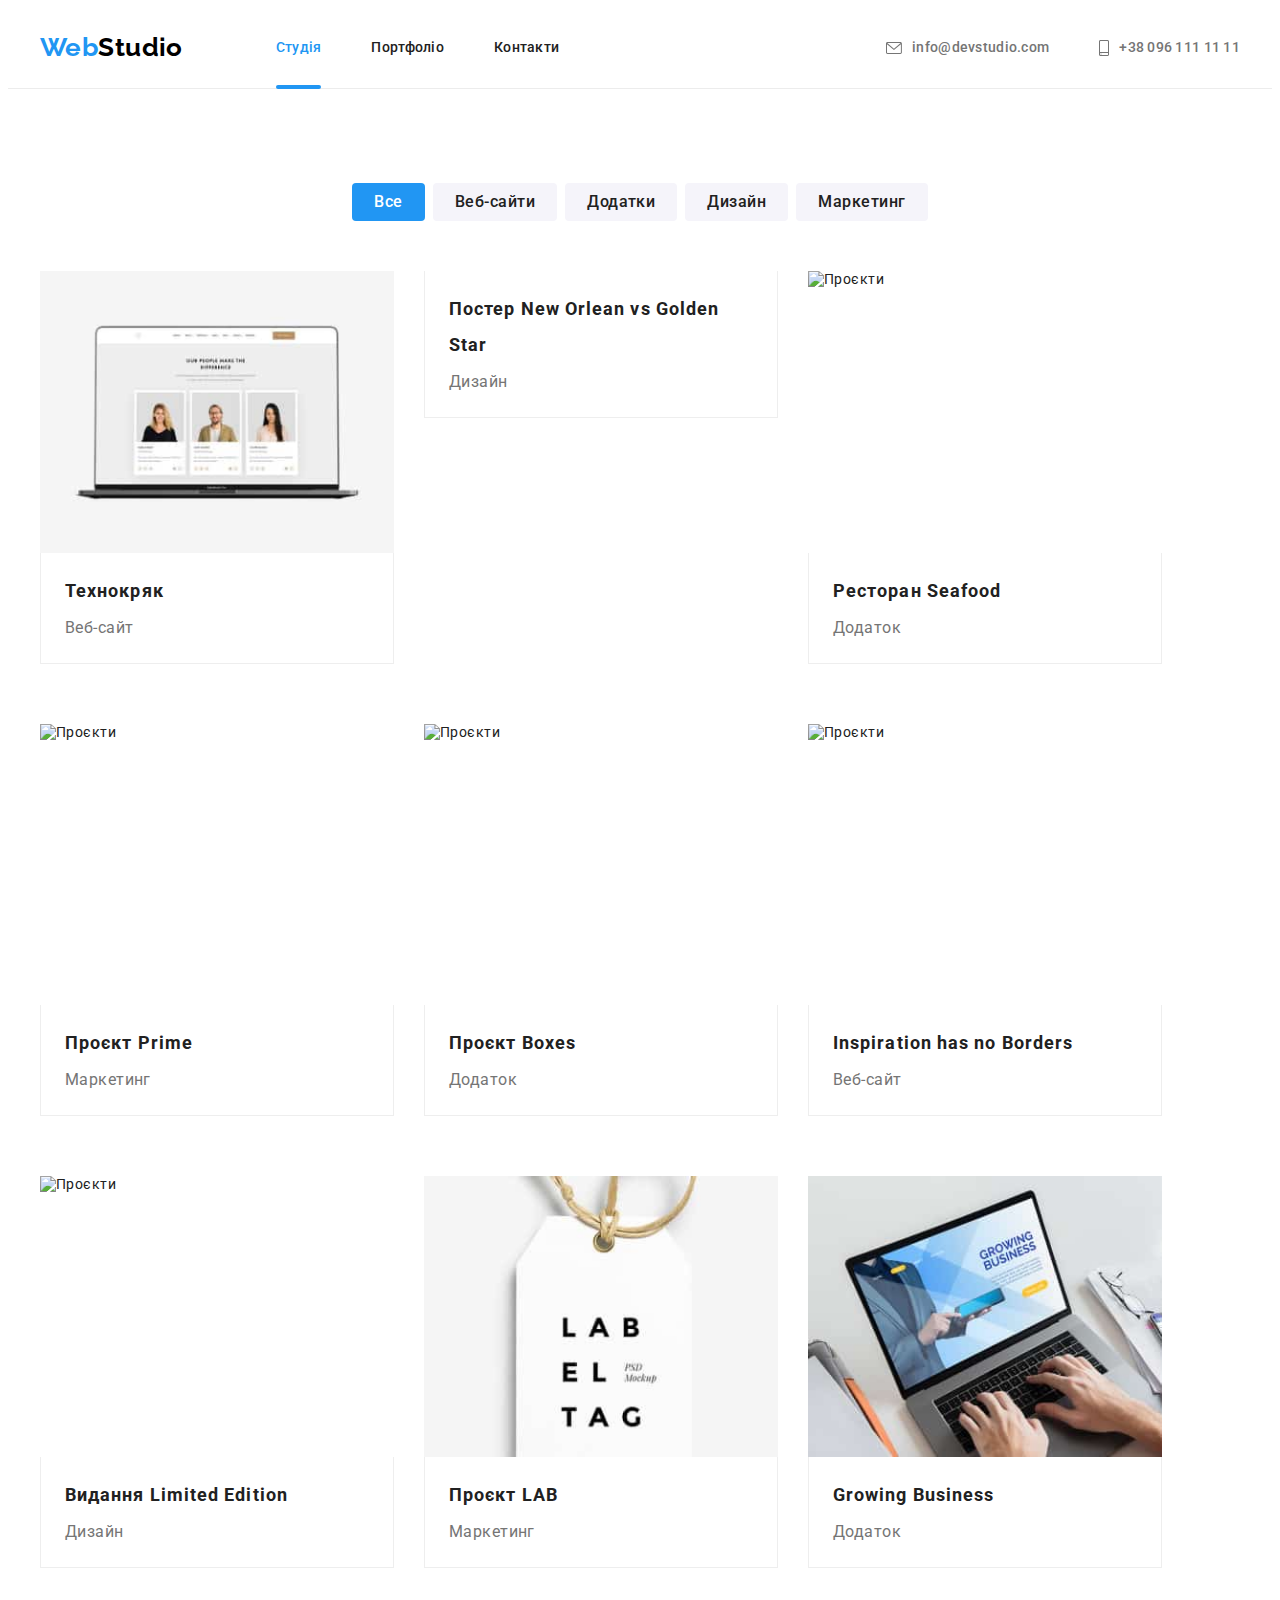
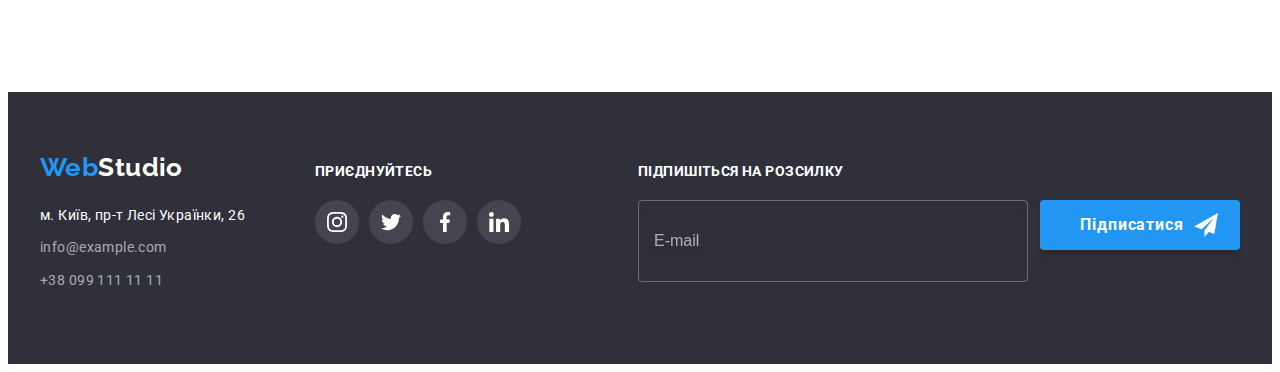
==== commit 3ca9bd13: "hw-8-1" ====
--- a/portfolio.html
+++ b/portfolio.html
@@ -21,7 +21,6 @@
     <link rel="stylesheet" href="./css/main.min.css" />
   </head>
   <body>
-    <!-- ****************************************************Header ******************************************-->
     <header class="header">
       <div class="header__container container">
         <nav class="header__nav">
@@ -29,19 +28,19 @@
             <span class="logo__first-word">Web</span
             ><span class="logo__second-word">Studio</span>
           </a>
-          <!-- *******************************Navigation*********************** -->
+
           <ul class="site-nav">
             <li class="site-nav__item">
               <a
                 href="./index.html"
-                class="site-nav__link site-nav__link--no-current"
+                class="site-nav__link site-nav__link--current"
                 >Студія</a
               >
             </li>
             <li class="site-nav__item">
               <a
                 href="./portfolio.html"
-                class="site-nav__link site-nav__link--current"
+                class="site-nav__link site-nav__link--no-current"
                 >Портфоліо</a
               >
             </li>
@@ -52,7 +51,7 @@
             </li>
           </ul>
         </nav>
-        <!-- /*********************************   Contacts   *********************************/ -->
+
         <ul class="contacts header-contacts">
           <li class="contacts__item">
             <a href="mainto:info@devstudio.com" class="contacts__link">
@@ -71,6 +70,68 @@
             >
           </li>
         </ul>
+
+        <button type="button" class="menu-open-button" data-menu-open>
+          <svg class="menu-open-button__icon" width="40" height="40">
+            <use href="./images/icons.svg#icon-menu_40px"></use>
+          </svg>
+        </button>
+
+        <!-- MOBILE MENU -->
+        <div class="menu-container is-hidden" data-menu>
+          <button class="menu-toggle" data-menu-close>
+            <svg class="menu-toggle__cross-icon" width="40" height="40">
+              <use
+                class="icon-cross"
+                href="./images/icons.svg#icon-close_40px"
+              ></use>
+            </svg>
+          </button>
+
+          <ul class="mobile-menu__list">
+            <li class="mobile-menu__item">
+              <a
+                href="./index.html"
+                class="mobile-menu__link mobile-menu__link--current"
+                >Студія</a
+              >
+            </li>
+            <li class="mobile-menu__item">
+              <a href="./portfolio.html" class="mobile-menu__link">Портфоліо</a>
+            </li>
+            <li class="mobile-menu__item">
+              <a href="#" class="mobile-menu__link">Контакти</a>
+            </li>
+          </ul>
+
+          <ul class="mobile-contacts">
+            <li class="mobile-contacts__item">
+              <a href="tel:+380961111111" class="mobile-contacts__link-tel">
+                +38 096 111 11 11</a
+              >
+            </li>
+            <li class="mobile-contacts__item">
+              <a href="mainto:info@devstudio.com" class="mobile-contacts__link">
+                info@devstudio.com</a
+              >
+            </li>
+          </ul>
+
+          <ul class="mobile-soc-links">
+            <li class="mobile-soc-links_item">
+              <a href="" class="mobile-soc-links_link"></a> Instagram
+            </li>
+            <li class="mobile-soc-links_item">
+              <a href="" class="mobile-soc-links_link"></a> Twitter
+            </li>
+            <li class="mobile-soc-links_item">
+              <a href="" class="mobile-soc-links_link"></a> Facebook
+            </li>
+            <li class="mobile-soc-links_item">
+              <a href="" class="mobile-soc-links_link"></a> LinkedIn
+            </li>
+          </ul>
+        </div>
       </div>
     </header>
 
@@ -98,12 +159,37 @@
             <li class="portfolio-item">
               <a href="#" class="portfolio-link">
                 <div class="portpolio-image-thumb">
-                  <img
-                    src="./images/project-1.jpg"
-                    alt="Проєкти"
-                    width="370"
-                    height="294"
-                  />
+                  <picture>
+                    <source
+                      srcset="
+                        ./images/project-1.jpg    1x,
+                        ./images/project-1-2x.jpg 2x
+                      "
+                      media="(min-width:1200px)"
+                    />
+
+                    <source
+                      srcset="
+                        ./images/project-1-tab.jpg    1x,
+                        ./images/project-1-tab-2x.jpg 2x
+                      "
+                      media="(min-width:768px)"
+                    />
+                    <source
+                      srcset="
+                        ./images/project-1-mob.jpg    1x,
+                        ./images/project-1-mob-2x.jpg 2x
+                      "
+                      media="(max-width:767px)"
+                    />
+                    <img
+                      src="./images/project-1.jpg"
+                      alt="Проєкти"
+                      width="370"
+                      height="294"
+                    />
+                  </picture>
+
                   <p class="portfolio-text-hidden">
                     Ресурс пропонує комплексні пропозиції з різним рівнем
                     функціоналу та сервісів. Все це дозволить відвідувачу
@@ -119,13 +205,36 @@
             <li class="portfolio-item">
               <a href="#" class="portfolio-link">
                 <div class="portpolio-image-thumb">
-                  <div class="portpolio-image-thumb"></div>
-                  <img
-                    src="./images/project-2.jpg"
-                    alt="Проєкти"
-                    width="370"
-                    height="294"
-                  />
+                  <picture>
+                    <source
+                      srcset="
+                        ./images/project-2.jpg    1x,
+                        ./images/project-2-2x.jpg 2x
+                      "
+                      media="(min-width:1200px)"
+                    />
+
+                    <source
+                      srcset="
+                        ./images/project-2-tab.jpg    1x,
+                        ./images/project-2-tab-2x.jpg 2x
+                      "
+                      media="(min-width:768px)"
+                    />
+                    <source
+                      srcset="
+                        ./images/project-2-mob.jpg    1x,
+                        ./images/project-2-mob-2x.jpg 2x
+                      "
+                      media="(max-width:767px)"
+                      <img
+                      src="./images/project-2.jpg"
+                      alt="Проєкти"
+                      width="370"
+                      height="294"
+                    />
+                  </picture>
+
                   <p class="portfolio-text-hidden">
                     Ресурс пропонує комплексні пропозиції з різним рівнем
                     функціоналу та сервісів. Все це дозволить відвідувачу
@@ -143,12 +252,36 @@
             <li class="portfolio-item">
               <a href="#" class="portfolio-link">
                 <div class="portpolio-image-thumb">
-                  <img
-                    src="./images/project-3.jpg"
-                    alt="Проєкти"
-                    width="370"
-                    height="294"
-                  />
+                  <picture>
+                    <source
+                      srcset="./images/project-3x, ./images/project-3-2xx"
+                      media="(min-width:1200px)"
+                    />
+
+                    <source
+                      srcset="
+                        ./images/project-3-tabx,
+                        ./images/project-3-tab-2x.x
+                      "
+                      2px
+                      media="(min-width:768px)"
+                    />
+                    <source
+                      srcset="
+                        ./images/project-3-mobx,
+                        ./images/project-3-mob-2x.x
+                      "
+                      media="(max-width:767px)"
+                    />
+
+                    <img
+                      src="./images/project-3.jpg"
+                      alt="Проєкти"
+                      width="370"
+                      height="294"
+                    />
+                  </picture>
+
                   <p class="portfolio-text-hidden">
                     Ресурс пропонує комплексні пропозиції з різним рівнем
                     функціоналу та сервісів. Все це дозволить відвідувачу
@@ -164,12 +297,35 @@
             <li class="portfolio-item">
               <a href="#" class="portfolio-link">
                 <div class="portpolio-image-thumb">
-                  <img
-                    src="./images/project-4.jpg"
-                    alt="Проєкти"
-                    width="370"
-                    height="294"
-                  />
+                  <picture>
+                    <source
+                      srcset="./images/project-4.x, ./images/project-4-2x.x"
+                      media="(min-width:1200px)"
+                    />
+
+                    <source
+                      srcset="
+                        ./images/project-4-tab.x,
+                        ./images/project-4-tab-2x.jx
+                      "
+                      media="(min-width:768px)"
+                    />
+                    <source
+                      srcset="
+                        ./images/project-4-mob.x,
+                        ./images/project-4-mob-2x.x
+                      "
+                      media="(max-width:767px)"
+                    />
+
+                    <img
+                      src="./images/project-4.jpg"
+                      alt="Проєкти"
+                      width="370"
+                      height="294"
+                    />
+                  </picture>
+
                   <p class="portfolio-text-hidden">
                     Ресурс пропонує комплексні пропозиції з різним рівнем
                     функціоналу та сервісів. Все це дозволить відвідувачу
@@ -185,12 +341,35 @@
             <li class="portfolio-item">
               <a href="#" class="portfolio-link">
                 <div class="portpolio-image-thumb">
-                  <img
-                    src="./images/project-5.jpg"
-                    alt="Проєкти"
-                    width="370"
-                    height="294"
-                  />
+                  <picture>
+                    <source
+                      srcset="./images/project-5.jx, ./images/project-5-2x.jpx"
+                      media="(min-width:1200px)"
+                    />
+
+                    <source
+                      srcset="
+                        ./images/project-5-tab.jx,
+                        ./images/project-5-tab-2x.jpx
+                      "
+                      media="(min-width:768px)"
+                    />
+                    <source
+                      srcset="
+                        ./images/project-5-mob.jx,
+                        ./images/project-5-mob-2x.jx
+                      "
+                      media="(max-width:767px)"
+                    />
+
+                    <img
+                      src="./images/project-5.jpg"
+                      alt="Проєкти"
+                      width="370"
+                      height="294"
+                    />
+                  </picture>
+
                   <p class="portfolio-text-hidden">
                     Ресурс пропонує комплексні пропозиції з різним рівнем
                     функціоналу та сервісів. Все це дозволить відвідувачу
@@ -206,12 +385,36 @@
             <li class="portfolio-item">
               <a href="#" class="portfolio-link">
                 <div class="portpolio-image-thumb">
-                  <img
-                    src="./images/project-6.jpg"
-                    alt="Проєкти"
-                    width="370"
-                    height="294"
-                  />
+                  <picture>
+                    <source
+                      srcset="
+                        ./images/project-6.jpx,
+                        ./images/project-6-2x.jpgx
+                      "
+                      media="(min-width:1200px)"
+                    />
+
+                    <source
+                      srcset="
+                        ./images/project-6-tab.jpx,
+                        ./images/project-6-tab-2x.jpgx
+                      "
+                      media="(min-width:768px)"
+                    />
+                    <source
+                      srcset="./images/project-6-mob.jpx
+                  ./images/project-6-mob-2x.jpx"
+                      media="(max-width:767px)"
+                    />
+
+                    <img
+                      src="./images/project-6.jpg"
+                      alt="Проєкти"
+                      width="370"
+                      height="294"
+                    />
+                  </picture>
+
                   <p class="portfolio-text-hidden">
                     Ресурс пропонує комплексні пропозиції з різним рівнем
                     функціоналу та сервісів. Все це дозволить відвідувачу
@@ -229,12 +432,38 @@
             <li class="portfolio-item">
               <a href="#" class="portfolio-link">
                 <div class="portpolio-image-thumb">
-                  <img
-                    src="./images/project-7.jpg"
-                    alt="Проєкти"
-                    width="370"
-                    height="294"
-                  />
+                  <picture>
+                    <source
+                      srcset="
+                        ./images/project-7.jpgx,
+                        ./images/project-7-2x.jpgx
+                      "
+                      media="(min-width:1200px)"
+                    />
+
+                    <source
+                      srcset="
+                        ./images/project-7-tab.jpgx,
+                        ./images/project-7-tab-2x.jpgx
+                      "
+                      media="(min-width:768px)"
+                    />
+                    <source
+                      srcset="
+                        ./images/project-7-mob.jpgx,
+                        ./images/project-7-mob-2x.jpgx
+                      "
+                      media="(max-width:767px)"
+                    />
+
+                    <img
+                      src="./images/project-7.jpg"
+                      alt="Проєкти"
+                      width="370"
+                      height="294"
+                    />
+                  </picture>
+
                   <p class="portfolio-text-hidden">
                     Ресурс пропонує комплексні пропозиції з різним рівнем
                     функціоналу та сервісів. Все це дозволить відвідувачу
@@ -250,12 +479,34 @@
             <li class="portfolio-item">
               <a href="#" class="portfolio-link">
                 <div class="portpolio-image-thumb">
-                  <img
-                    src="./images/project-8.jpg"
-                    alt="Проєекти"
-                    width="370"
-                    height="294"
-                  />
+                  <picture>
+                    <source
+                      srcset="./images/project-9.jpg x,
+                  ./images/project-9-2x.jpg x"
+                      media="(min-width:1200px)"
+                    />
+
+                    <source
+                      srcset="./images/project-9-tab.jpg x,
+                  ./images/project-9-tab-2x.jpg  x"
+                      2px
+                      media="(min-width:768px)"
+                    />
+                    <source
+                      srcset="./images/project-9-mob.jpg x,
+                  ./images/project-9-mob-2x.jpg x"
+                      2px
+                      media="(max-width:767px)"
+                    />
+
+                    <img
+                      src="./images/project-8.jpg"
+                      alt="Проєекти"
+                      width="370"
+                      height="294"
+                    />
+                  </picture>
+
                   <p class="portfolio-text-hidden">
                     Ресурс пропонує комплексні пропозиції з різним рівнем
                     функціоналу та сервісів. Все це дозволить відвідувачу
@@ -271,12 +522,38 @@
             <li class="portfolio-item">
               <a href="#" class="portfolio-link">
                 <div class="portpolio-image-thumb">
-                  <img
-                    src="./images/project-9.jpg"
-                    alt="Проєкти"
-                    width="370"
-                    height="294"
-                  />
+                  <picture>
+                    <source
+                      srcset="
+                        ./images/project-9.jpg    1x,
+                        ./images/project-9-2x.jpg 2x
+                      "
+                      media="(min-width:1200px)"
+                    />
+
+                    <source
+                      srcset="
+                        ./images/project-9-tab.jpg    1x,
+                        ./images/project-9-tab-2x.jpg 2x
+                      "
+                      media="(min-width:768px)"
+                    />
+                    <source
+                      srcset="
+                        ./images/project-9-mobjpg     1x,
+                        ./images/project-9-mob-2x.jpg 2x
+                      "
+                      media="(max-width:767px)"
+                    />
+
+                    <img
+                      src="./images/project-9.jpg"
+                      alt="Проєкти"
+                      width="370"
+                      height="294"
+                    />
+                  </picture>
+
                   <p class="portfolio-text-hidden">
                     Ресурс пропонує комплексні пропозиції з різним рівнем
                     функціоналу та сервісів. Все це дозволить відвідувачу
--- a/css/main.min.css
+++ b/css/main.min.css
@@ -1 +1 @@
-.portfolio-gallery,.portfolio__list,.socials__list,.adress__list,.clients-section__list,.team-contacts,.team-list,.gallery-list,.features-list,.contacts,.site-nav,.mobile-soc-links,.mobile-contacts,.mobile-menu__list{list-style:none;margin:0;padding-left:0}.portfolio-link,.socials__link,.adress__link,.team-contacts__link,.contacts__link,.site-nav__link,.mobile-contacts__link,.mobile-contacts__link-tel,.mobile-menu__link,.logo{text-decoration:none;color:inherit}.portfolio-link,.portfolio-btn,.submit-button,.form__input,.socials__link,.adress__link,.clients-section__link,.team-contacts__link,.hero__btn,.contacts__link,.site-nav__link--no-current::after,.site-nav__link,.form-feedback,.form-input,.backdrop{transition-property:all;transition-duration:250ms;transition-timing-function:cubic-bezier(0.4, 0, 0.2, 1)}.submit-button__icon,.socials__icon,.clients-section__icon,.team-contacts__icon,.contacts__icon{fill:currentColor}.portfolio-btn,.submit-button,.hero__btn,.form-submit-btn{display:block;margin:0 auto;cursor:pointer;border:none;border-radius:4px}.clients-section__title,.team__title{color:#212121;font-weight:700;font-size:28px;line-height:1.18;text-align:center}body{font-family:"Roboto",sans-serif;background-color:#fff;color:#212121;font-size:14px;letter-spacing:.03em}p,h1,h2,h3,h4,h5,h6{margin:0}ul{margin:0;padding-left:0}img{display:block;width:100%;max-width:100%;height:auto}address{font-style:normal}.section{padding-top:60px;padding-bottom:60px}@media screen and (min-width: 1200px){.section{padding-top:94px;padding-bottom:94px}}.visually-hidden{position:absolute;white-space:nowrap;width:1px;height:1px;overflow:hidden;border:0;padding:0;clip:rect(0 0 0 0);-webkit-clip-path:inset(50%);clip-path:inset(50%);margin:-1px}.container{width:100%;padding-left:15px;padding-right:15px;margin-left:auto;margin-right:auto}@media screen and (min-width: 480px){.container{width:480px}}@media screen and (min-width: 768px){.container{width:768px}}@media screen and (min-width: 1200px){.container{width:1200px}}.backdrop{position:fixed;top:0;left:0;width:100%;height:100%;background-color:rgba(0,0,0,.2)}.backdrop.is-hidden{opacity:0;pointer-events:none}.modal{position:absolute;top:50%;left:50%;transform:translate(-50%, -50%);margin-left:auto;margin-right:auto;padding:40px;background:#fff;box-shadow:0px 1px 3px rgba(0,0,0,.12),0px 1px 1px rgba(0,0,0,.14),0px 2px 1px rgba(0,0,0,.2);border-radius:4px}@media screen and (max-width: 479px){.modal{max-width:450px;height:609px}}@media screen and (min-width: 480px){.modal{width:450px}}@media screen and (min-width: 768px){.modal{width:450px}}@media screen and (min-width: 1200px){.modal{width:528px;height:581px}}.modal-close-button{position:absolute;top:8px;right:8px;display:flex;align-items:center;justify-content:center;width:30px;height:30px;border:1px solid rgba(0,0,0,.1);border-radius:50%;background-color:#fff;cursor:pointer}.modal-close-icon{transition:fill 250ms cubic-bezier(0.4, 0, 0.2, 1)}.modal-close-icon:hover,.modal-close-icon:focus{fill:#2196f3}.modal-title{font-weight:700;font-size:20px;line-height:1.15;text-align:center;margin-bottom:12px;margin-bottom:31px}.form-field{position:relative;display:flex;flex-direction:column;text-align:start;margin-bottom:10px;transition:border-color 250ms cubic-bezier(0.4, 0, 0.2, 1)}.form-label{display:block;margin-bottom:4px;font-size:12px;line-height:1.17;letter-spacing:.01em;color:#757575}.input-wrap{position:relative}.form-input{width:100%;height:40px;padding-left:42px;font-style:inherit;border:1px solid rgba(33,33,33,.2);border-radius:4px;outline:none;cursor:pointer}.form-field:focus-within .form-input,.form-field:hover .form-input{border:1px solid #2196f3}.form-icon{position:absolute;left:12px;top:50%;transform:translateY(-50%);transition-property:fill;transition-duration:250ms;transition-timing-function:cubic-bezier(0.4, 0, 0.2, 1)}.form-field:focus-within .form-icon,.form-field:hover .form-icon{fill:#2196f3}.form-field-last{display:flex;flex-direction:column;text-align:start;margin-bottom:20px}.form-feedback{width:100%;height:120px;padding:12px 16px;border:1px solid rgba(33,33,33,.2);border-radius:4px;resize:none;cursor:pointer;outline:none}.form-field-last:focus-within .form-feedback,.form-field-last:hover .form-feedback{border:1px solid #2196f3}.form-feedback::-moz-placeholder{font-size:12px;line-height:1.17;letter-spacing:.01em;color:rgba(117,117,117,.5)}.form-feedback:-ms-input-placeholder{font-size:12px;line-height:1.17;letter-spacing:.01em;color:rgba(117,117,117,.5)}.form-feedback::placeholder{font-size:12px;line-height:1.17;letter-spacing:.01em;color:rgba(117,117,117,.5)}.custom-check-box{display:flex;align-items:center;justify-content:center;margin-top:20px;margin-bottom:30px}.form-check{position:relative;display:flex;align-items:center;display:flex;align-items:center;justify-content:center;font-size:12px;line-height:1.17;color:#757575;cursor:pointer}@media screen and (min-width: 1200px){.form-check{font-size:14px;line-height:1.71}}.form-mailing{display:flex;align-items:center}.form-mailing-features{color:#2196f3;outline-color:#2196f3}.form-square-icon{position:absolute;left:0;top:-5px;display:flex;align-items:center;justify-content:center;margin-right:8px;transform:translate(-25px, 4px);width:16px;height:15px;border:2px solid #212121;cursor:pointer}@media screen and (min-width: 1200px){.form-square-icon{top:0}}.check-input:checked~.form-square-icon{background-size:cover;background-repeat:no-repeat;background-color:#2196f3;background-origin:border-box;border:2px solid #2196f3}.form-check:focus-within .form-square-icon{border:2px solid #2196f3}.form-submit-btn{font-family:inherit;font-weight:700;font-size:16px;line-height:1.88;letter-spacing:.06em;color:#fff;background-color:#2196f3;box-shadow:0px 4px 4px rgba(0,0,0,.15);padding:10px 52px;transition-property:background-color,box-shadow;transition-duration:250ms;transition-timing-function:cubic-bezier(0.4, 0, 0.2, 1)}.form-submit-btn:hover,.form-submit-btn:focus{box-shadow:0px 4px 4px rgba(0,0,0,.15);background-color:#188ce8}.header{display:flex;border-bottom:1px solid #ececec}@media(max-width: 767.5px){.menu{display:none}}@media screen and (max-width: 767.5px){.header__container{position:relative}}@media screen and (min-width: 768px){.header__container{display:flex;justify-content:space-between}}@media screen and (max-width: 767.5px){.menu-open-button{display:flex;position:absolute;top:10px;right:10px;border:none;background-color:#fff;cursor:pointer}}@media screen and (min-width: 768px){.menu-open-button{display:none}}@media screen and (min-width: 1200px){.menu-open-button{display:none}}.logo{position:relative;display:block;font-family:"Raleway",sans-serif;font-weight:700;font-size:26px;line-height:1.2}.logo__first-word{color:#2196f3}.logo__second-word{color:#000}.logo__second-word--change-color{color:#fff}.header__logo{margin-right:auto;padding:16px 0}@media screen and (min-width: 768px){.header__logo{margin-right:88px;padding-top:26px;padding-bottom:26px}}@media screen and (min-width: 1200px){.header__logo{margin-right:93px;padding-top:24px;padding-bottom:25px}}.footer-logo{display:flex;justify-content:center;margin-bottom:20px}.menu-container{position:fixed;display:flex;flex-direction:column;justify-content:space-between;background-color:#fff;z-index:1;top:0;left:0;width:100vw;height:100vh;padding:48px 40px}.menu-container>.container{width:100%}.menu-container.is-hidden{opacity:0;pointer-events:none}.menu-toggle{position:absolute;top:10px;right:15px;min-height:40px;min-width:40px;display:flex;align-items:center;justify-content:center;margin:0;padding:0;background-color:rgba(0,0,0,0);cursor:pointer;border:none;border-radius:50%;outline:none;color:#212121}.menu-toggle:hover,.menu-toggle:focus{fill:#2196f3}.mobile-menu__item:not(:last-child){margin-bottom:32px}.mobile-menu__link{display:block;font-weight:500;font-size:40px;line-height:1.18;letter-spacing:.02em;color:#212121}.mobile-menu__link:hover,.mobile-menu__link:focus{color:#2196f3}.mobile-menu__link--current{color:#2196f3}.mobile-contacts__link-tel{display:block;margin-bottom:32px;font-weight:500;font-size:26px;line-height:1.18;letter-spacing:.02em;color:#2196f3}@media screen and (min-width: 480px){.mobile-contacts__link-tel{font-size:34px}}.mobile-contacts__link{font-weight:500;font-size:24px;line-height:1.17;letter-spacing:.02em;color:#757575}.mobile-soc-links{display:flex;flex-wrap:wrap;font-weight:500;font-size:18px;line-height:1.22;letter-spacing:.02em;color:#2196f3}.mobile-soc-links_item:not(:last-child){margin-right:10px;padding-right:10px;border-right:1px solid rgba(33,33,33,.2)}.mobile-soc-links_link{display:block}.mobile-soc-links_link:hover,.mobile-soc-links_link:focus{color:#2196f3}.site-nav{display:flex;align-items:center;justify-content:center}@media screen and (max-width: 767px){.site-nav{display:none}}@media screen and (min-width: 768px){.header__nav{display:flex;align-items:center}}.site-nav__link{display:block;padding-top:32px;padding-bottom:32px;font-weight:500;line-height:1.14;letter-spacing:.02em;color:#212121}.site-nav__link:hover,.site-nav__link:focus{color:#2196f3}.site-nav__link--current{color:#2196f3}.site-nav__link--current::after{position:absolute;bottom:-1px;left:0;content:"";display:block;width:100%;height:4px;background:#2196f3;border-radius:2px}.site-nav__link--no-current::after{position:absolute;display:block;bottom:-1px;left:0;content:"";width:100%;height:4px;transform:scaleX(0);background-color:#2196f3;border-radius:2px}.site-nav__link:hover.site-nav__link--no-current::after,.site-nav__link:focus.site-nav__link--no-current::after{transform:scaleX(1)}.site-nav__item{position:relative}.site-nav__item:not(:first-child){margin-left:50px}.contacts{display:none}@media screen and (min-width: 768px){.contacts{display:flex;flex-wrap:wrap;align-items:center}}@media screen and (min-width: 1200px){.contacts{display:flex;align-items:center;justify-content:center}}.header-contacts{margin-left:96px}.contacts__link{display:flex;align-items:center;justify-content:center;font-weight:500;line-height:1.14;letter-spacing:.02em;color:#757575}@media screen and (min-width: 1200px){.contacts__link{padding-top:30px;padding-bottom:30px}}.contacts__link:hover,.contacts__link:focus{color:#2196f3}@media screen and (min-width: 1200px){.contacts__item:not(:first-child){margin-left:50px}}.contacts__icon{margin-right:10px}.hero{display:flex;justify-content:center;align-items:center;height:400px;max-width:767px;margin-left:auto;margin-right:auto;background-image:linear-gradient(to right, rgba(47, 48, 58, 0.4), rgba(47, 48, 58, 0.4)),url(../images/hero-background-mobile.jpg);background-color:#c4c4c4;background-size:cover;background-repeat:no-repeat;background-position:center}@media(min-device-pixel-ratio: 2),(-webkit-min-device-pixel-ratio: 2),(min-resolution: 192dpi),(min-resolution: 2dppx){.hero{background-image:linear-gradient(to right, rgba(47, 48, 58, 0.4), rgba(47, 48, 58, 0.4)),url(../images/hero-background-mobile-2x.jpg)}}@media screen and (min-width: 768px){.hero{min-width:768px;background-image:linear-gradient(to right, rgba(47, 48, 58, 0.4), rgba(47, 48, 58, 0.4)),url(../images/hero-background-tablet.jpg)}}@media(min-device-pixel-ratio: 2),(-webkit-min-device-pixel-ratio: 2),(min-resolution: 192dpi),(min-resolution: 2dppx){.hero{background-image:linear-gradient(to right, rgba(47, 48, 58, 0.4), rgba(47, 48, 58, 0.4)),url(../images/hero-background-tablet-2x.jpg);background-color:#c4c4c4;background-size:cover;background-repeat:no-repeat;background-position:center}}@media screen and (min-width: 1200px){.hero{max-width:1600px;height:600px;background-image:linear-gradient(to right, rgba(47, 48, 58, 0.4), rgba(47, 48, 58, 0.4)),url(../images/hero-background.jpg)}}@media(min-device-pixel-ratio: 2),(-webkit-min-device-pixel-ratio: 2),(min-resolution: 192dpi),(min-resolution: 2dppx){.hero{background-image:linear-gradient(to right, rgba(47, 48, 58, 0.4), rgba(47, 48, 58, 0.4)),url(../images/hero-background-2x.jpg);background-color:#c4c4c4;background-size:cover;background-repeat:no-repeat;background-position:center}}.hero__title{max-width:360px;padding-top:118px 60px 198px;margin-right:auto;margin-left:auto;margin-bottom:30px;font-weight:900;font-size:22px;line-height:1.62;letter-spacing:.06em;text-transform:uppercase;color:#fff;text-align:center}@media screen and (min-width: 480px){.hero__title{font-size:26px}}@media screen and (min-width: 1200px){.hero__title{max-width:696px;font-size:44px;line-height:1.36}}.hero__btn{padding:10px 24px;font-weight:700;font-size:16px;line-height:1.88;letter-spacing:.06em;color:#fff;background-color:#2196f3;box-shadow:0px 4px 4px rgba(0,0,0,.15)}@media screen and (min-width: 1200px){.hero__btn{padding:10px 32px}}.hero__btn:hover,.hero__btn:focus{box-shadow:0px 4px 4px rgba(0,0,0,.15);background-color:#188ce8}.features-list{display:flex;flex-wrap:wrap;gap:30px}.features-list__thumb{height:120px;display:flex;align-items:center;justify-content:center;margin-bottom:30px;border-radius:4px;background-color:#f5f4fa;width:100%}.features-list__subtitle{text-align:center;margin-bottom:10px;font-weight:700;line-height:1.14;text-transform:uppercase;font-size:14px}@media screen and (min-width: 768px){.features-list__subtitle{text-align:left}}@media screen and (min-width: 1200px){.features-list__subtitle{text-align:left}}.features-list__text{width:100%;line-height:1.71;color:#757575}@media screen and (min-width: 480px){.features-list__text{width:460px}}@media screen and (min-width: 768px){.features-list__text{width:354px}}@media screen and (min-width: 1200px){.features-list__text{width:270px}}.gallery{display:none}@media screen and (min-width: 1200px){.gallery{display:flex;padding-top:0}}.gallery__title{margin-bottom:50px;font-weight:700;font-size:36px;line-height:1.17;text-align:center;letter-spacing:.03em;color:#212121}.gallery-list{display:flex;gap:30px}.gallery-list__thumb-image{position:relative}.gallery-list__over-text{position:absolute;bottom:0;display:flex;justify-content:center;align-items:center;width:370px;height:70px;background:rgba(47,48,58,.8);font-weight:700;line-height:1.14;text-transform:uppercase;color:#fff}.team{background-color:#f5f4fa}.team__title{margin-bottom:30px}@media screen and (min-width: 1200px){.team__title{margin-bottom:50px;font-size:36px;line-height:1.16}}.team-list{display:flex;flex-wrap:wrap;gap:30px}.team-list__item{width:100%;background:#fff;box-shadow:0px 1px 3px rgba(0,0,0,.12),0px 1px 1px rgba(0,0,0,.14),0px 2px 1px rgba(0,0,0,.2);border-radius:0px 0px 4px 4px}@media screen and (min-width: 768px){.team-list__item{width:calc((100% - 30px)/2)}}@media screen and (min-width: 1200px){.team-list__item{width:calc((100% - 90px)/4)}}.team-list__item__item:not(:last-child){margin-bottom:30px}.team-list__description{padding:30px 0 24px}@media screen and (min-width: 1200px){.team-list__description{padding-bottom:30px}}.team-list__title{margin-bottom:10px;font-weight:500;font-size:16px;line-height:1.19;text-align:center;color:#212121}.team-list__text{margin-bottom:16px;font-size:16px;line-height:1.19;text-align:center;color:#757575}.team-contacts{display:flex;align-items:center;justify-content:center;gap:10px}.team-contacts__link{display:flex;align-items:center;justify-content:center;width:44px;height:44px;border-radius:50%;color:#afb1b8}.team-contacts__link:hover,.team-contacts__link:focus{background-color:#2196f3;color:#fff}.clients-section__title{margin-bottom:30px}@media screen and (min-width: 1200px){.clients-section__title{margin-bottom:50px;font-size:36px;line-height:1.16}}.clients-section__list{display:flex;align-items:center;justify-content:center;flex-wrap:wrap;gap:30px}.clients-section__item{width:calc((100% - 30px)/2)}@media screen and (min-width: 768px){.clients-section__item{width:calc((100% - 60px)/3)}}@media screen and (min-width: 1200px){.clients-section__item{width:calc((100% - 150px)/6)}}.clients-section__link{display:flex;align-items:center;justify-content:center;width:130px;height:92px;border:1px solid #afb1b8;color:#afb1b8;border-radius:4px}@media screen and (min-width: 480px){.clients-section__link{width:210px}}@media screen and (min-width: 768px){.clients-section__link{width:226px}}@media screen and (min-width: 1200px){.clients-section__link{width:170px}}.clients-section__link:hover,.clients-section__link:focus{border-color:#2196f3;color:#2196f3}.footer{padding-top:60px;padding-bottom:60px;background-color:#2f303a;display:flex}@media screen and (min-width: 1200px){.footer__container{display:flex;align-items:baseline}}@media screen and (min-width: 768px){.footer__contacts-set{display:flex;justify-content:space-around;align-items:baseline}}.footer__thumb{text-align:center;margin-bottom:60px}@media screen and (min-width: 1200px){.footer__thumb{margin-right:70px}}.adress__link{line-height:1.71;color:rgba(255,255,255,.6)}.adress__link:hover,.adress__link:focus{color:#2196f3}.adress__link--change-color{color:#fff}.adress__item:not(:last-child){margin-bottom:8px}@media screen and (min-width: 1200px){.adress__item:not(:last-child){margin-bottom:9px}}.socials{text-align:center}.socials__title{margin-bottom:20px;font-weight:700;font-size:14px;line-height:1.14;text-transform:uppercase;color:#fff}.socials__list{display:flex;align-items:center;justify-content:center;gap:10px;margin-bottom:60px}.socials__link{display:flex;align-items:center;justify-content:center;width:44px;height:44px;border-radius:50%;color:#fff;background-color:rgba(255,255,255,.1)}.socials__link:hover,.socials__link:focus{color:#fff;background-color:#2196f3}.sign-up{text-align:center}@media screen and (min-width: 1200px){.sign-up{margin-left:auto}}.sign-up .sign-up__title{font-weight:700;line-height:1.14;text-transform:uppercase;color:#fff;margin-bottom:20px}@media screen and (min-width: 1200px){.form{display:flex}}.form__input{padding:15px;width:100%;height:50px;margin-bottom:20px;background-color:rgba(0,0,0,0);border:1px solid rgba(255,255,255,.3);filter:drop-shadow(0px 4px 4px rgba(0, 0, 0, 0.15));color:rgba(255,255,255,.6);border-radius:4px;cursor:pointer}@media screen and (min-width: 768px){.form__input{width:450px}}@media screen and (min-width: 1200px){.form__input{width:358px}}.form__input:hover,.form__input:focus{border-color:#2196f3}.form__input::-moz-placeholder{font-size:14px;line-height:1.25;color:rgba(255,255,255,.6)}.form__input:-ms-input-placeholder{font-size:14px;line-height:1.25;color:rgba(255,255,255,.6)}.form__input::placeholder{font-size:14px;line-height:1.25;color:rgba(255,255,255,.6)}@media screen and (min-width: 1200px){.form__input::-moz-placeholder{font-size:16px}.form__input:-ms-input-placeholder{font-size:16px}.form__input::placeholder{font-size:16px}}.submit-button{display:flex;align-items:center;justify-content:center;width:200px;height:50px;padding:10px 10px 10px 28px;font-family:inherit;color:#fff;font-weight:700;font-size:16px;line-height:1.88;letter-spacing:.06em;background-color:#2196f3;box-shadow:0px 4px 4px rgba(0,0,0,.15);transform:scale(1)}@media screen and (min-width: 1200px){.submit-button{margin-left:12px}}.submit-button:hover,.submit-button:focus{transform:scale(1.02)}.submit-button__icon{margin-left:10px}.portfolio__list{display:flex;justify-content:start;flex-wrap:wrap;gap:8px;row-gap:15px;margin-bottom:40px}@media screen and (min-width: 768px){.portfolio__list{display:flex;align-items:center;justify-content:center;margin-bottom:30px}}@media screen and (min-width: 1200px){.portfolio__list{display:flex;align-items:center;justify-content:center;margin-bottom:50px}}.portfolio-btn{font-family:inherit;color:#212121;font-weight:500;font-size:16px;line-height:1.63;background-color:#f5f4fa;letter-spacing:.03em;padding:6px 22px}.portfolio-btn:hover,.portfolio-btn:focus{color:#fff;background-color:#2196f3;box-shadow:0px 3px 1px rgba(0,0,0,.1),0px 1px 2px rgba(0,0,0,.08),0px 2px 2px rgba(0,0,0,.12)}.portfolio-btn.current{background-color:#2196f3;color:#fff}@media screen and (min-width: 768px){.portfolio-gallery{display:flex;flex-wrap:wrap;gap:30px}}.portfolio-item{background:#fff;width:100%}@media screen and (min-width: 768px){.portfolio-item{width:354px}}.portfolio-item:not(:last-child){margin-bottom:30px}.portfolio-link{display:block}.portfolio-link:hover,.portfolio-link:focus{box-shadow:0px 1px 1px rgba(0,0,0,.12),0px 4px 4px rgba(0,0,0,.06),1px 4px 6px rgba(0,0,0,.16)}.portpolio-image-thumb{position:relative;overflow:hidden}.portfolio-text-hidden{position:absolute;bottom:0;left:0;width:100%;height:100%;display:flex;align-items:center;justify-content:center;padding-left:24px;padding-right:24px;font-size:18px;line-height:1.56;color:#fff;background-color:rgba(33,150,243,.9);transform:translateY(100%);transition:transform 250ms cubic-bezier(0.4, 0, 0.2, 1)}.portfolio-link:hover .portfolio-text-hidden,.portfolio-link:focus .portfolio-text-hidden{transform:translateY(0)}.portfolio-description{padding:20px 24px;border-right:1px solid #eee;border-bottom:1px solid #eee;border-left:1px solid #eee}.portfolio-title{font-weight:700;font-size:18px;line-height:2;letter-spacing:.06em;margin-bottom:4px}.portfolio-text{font-size:16px;line-height:1.88;color:#757575}/*# sourceMappingURL=main.min.css.map */+.portfolio-gallery,.portfolio__list,.socials__list,.adress__list,.clients-section__list,.team-contacts,.team-list,.gallery-list,.features-list,.contacts,.site-nav,.mobile-soc-links,.mobile-contacts,.mobile-menu__list{list-style:none;margin:0;padding-left:0}.portfolio-link,.socials__link,.adress__link,.team-contacts__link,.contacts__link,.site-nav__link,.mobile-contacts__link,.mobile-contacts__link-tel,.mobile-menu__link,.logo{text-decoration:none;color:inherit}.portfolio-link,.portfolio-btn,.submit-button,.form__input,.socials__link,.adress__link,.clients-section__link,.team-contacts__link,.hero__btn,.contacts__link,.site-nav__link--no-current::after,.site-nav__link,.form-feedback,.form-input,.backdrop{transition-property:all;transition-duration:250ms;transition-timing-function:cubic-bezier(0.4, 0, 0.2, 1)}.submit-button__icon,.socials__icon,.clients-section__icon,.team-contacts__icon,.contacts__icon{fill:currentColor}.portfolio-btn,.submit-button,.hero__btn,.form-submit-btn{display:block;margin:0 auto;cursor:pointer;border:none;border-radius:4px}.clients-section__title,.team__title{color:#212121;font-weight:700;font-size:28px;line-height:1.18;text-align:center}body{font-family:"Roboto",sans-serif;background-color:#fff;color:#212121;font-size:14px;letter-spacing:.03em}p,h1,h2,h3,h4,h5,h6{margin:0}ul{margin:0;padding-left:0}img{display:block;width:100%;max-width:100%;height:auto}address{font-style:normal}.section{padding-top:60px;padding-bottom:60px}@media screen and (min-width: 1200px){.section{padding-top:94px;padding-bottom:94px}}.visually-hidden{position:absolute;white-space:nowrap;width:1px;height:1px;overflow:hidden;border:0;padding:0;clip:rect(0 0 0 0);-webkit-clip-path:inset(50%);clip-path:inset(50%);margin:-1px}.container{width:100%;padding-left:15px;padding-right:15px;margin-left:auto;margin-right:auto}@media screen and (min-width: 480px){.container{width:480px}}@media screen and (min-width: 768px){.container{width:768px}}@media screen and (min-width: 1200px){.container{width:1200px}}.backdrop{position:fixed;top:0;left:0;width:100%;height:100%;background-color:rgba(0,0,0,.2)}.backdrop.is-hidden{opacity:0;pointer-events:none}.modal{position:absolute;top:50%;left:50%;transform:translate(-50%, -50%);margin-left:auto;margin-right:auto;padding:40px;background:#fff;box-shadow:0px 1px 3px rgba(0,0,0,.12),0px 1px 1px rgba(0,0,0,.14),0px 2px 1px rgba(0,0,0,.2);border-radius:4px}@media screen and (max-width: 479px){.modal{max-width:450px}}@media screen and (min-width: 480px){.modal{width:450px}}@media screen and (min-width: 768px){.modal{width:450px;height:609px}}@media screen and (min-width: 1200px){.modal{width:528px;height:581px}}.modal-close-button{position:absolute;top:8px;right:8px;display:flex;align-items:center;justify-content:center;width:30px;height:30px;border:1px solid rgba(0,0,0,.1);border-radius:50%;background-color:#fff;cursor:pointer}.modal-close-icon{transition:fill 250ms cubic-bezier(0.4, 0, 0.2, 1)}.modal-close-icon:hover,.modal-close-icon:focus{fill:#2196f3}.modal-title{font-weight:700;font-size:20px;line-height:1.15;text-align:center;margin-bottom:12px;margin-bottom:31px}.form-field{position:relative;display:flex;flex-direction:column;text-align:start;margin-bottom:10px;transition:border-color 250ms cubic-bezier(0.4, 0, 0.2, 1)}.form-label{display:block;margin-bottom:4px;font-size:12px;line-height:1.17;letter-spacing:.01em;color:#757575}.input-wrap{position:relative}.form-input{width:100%;height:40px;padding-left:42px;font-style:inherit;border:1px solid rgba(33,33,33,.2);border-radius:4px;outline:none;cursor:pointer}.form-field:focus-within .form-input,.form-field:hover .form-input{border:1px solid #2196f3}.form-icon{position:absolute;left:12px;top:50%;transform:translateY(-50%);transition-property:fill;transition-duration:250ms;transition-timing-function:cubic-bezier(0.4, 0, 0.2, 1)}.form-field:focus-within .form-icon,.form-field:hover .form-icon{fill:#2196f3}.form-field-last{display:flex;flex-direction:column;text-align:start;margin-bottom:20px}.form-feedback{width:100%;height:120px;padding:12px 16px;border:1px solid rgba(33,33,33,.2);border-radius:4px;resize:none;cursor:pointer;outline:none}.form-field-last:focus-within .form-feedback,.form-field-last:hover .form-feedback{border:1px solid #2196f3}.form-feedback::-moz-placeholder{font-size:12px;line-height:1.17;letter-spacing:.01em;color:rgba(117,117,117,.5)}.form-feedback:-ms-input-placeholder{font-size:12px;line-height:1.17;letter-spacing:.01em;color:rgba(117,117,117,.5)}.form-feedback::placeholder{font-size:12px;line-height:1.17;letter-spacing:.01em;color:rgba(117,117,117,.5)}.custom-check-box{display:flex;align-items:center;justify-content:center;margin-top:20px;margin-bottom:30px}.form-check{position:relative;display:flex;align-items:center;display:flex;align-items:center;justify-content:center;font-size:12px;line-height:1.17;cursor:pointer}@media screen and (min-width: 1200px){.form-check{font-size:14px;line-height:1.71}}.form-mailing{display:flex;align-items:center}.form-mailing-features{color:#2196f3;outline-color:#2196f3}.form-square-icon{position:absolute;left:0;top:-5px;display:flex;align-items:center;justify-content:center;margin-right:8px;transform:translate(-25px, 4px);width:16px;height:15px;border:2px solid #212121;cursor:pointer}@media screen and (min-width: 1200px){.form-square-icon{top:0}}.check-input:checked~.form-square-icon{background-size:cover;background-repeat:no-repeat;background-color:#2196f3;background-origin:border-box;border:2px solid #2196f3}.form-check:focus-within .form-square-icon{border:2px solid #2196f3}.form-submit-btn{font-family:inherit;font-weight:700;font-size:16px;line-height:1.88;letter-spacing:.06em;color:#fff;background-color:#2196f3;box-shadow:0px 4px 4px rgba(0,0,0,.15);padding:10px 52px;transition-property:background-color,box-shadow;transition-duration:250ms;transition-timing-function:cubic-bezier(0.4, 0, 0.2, 1)}.form-submit-btn:hover,.form-submit-btn:focus{box-shadow:0px 4px 4px rgba(0,0,0,.15);background-color:#188ce8}.header{display:flex;border-bottom:1px solid #ececec}@media(max-width: 767.5px){.menu{display:none}}@media screen and (max-width: 767.5px){.header__container{position:relative}}@media screen and (min-width: 768px){.header__container{display:flex;justify-content:space-between}}@media screen and (max-width: 767.5px){.menu-open-button{display:flex;position:absolute;top:10px;right:10px;border:none;background-color:#fff;cursor:pointer}}@media screen and (min-width: 768px){.menu-open-button{display:none}}@media screen and (min-width: 1200px){.menu-open-button{display:none}}.logo{position:relative;display:block;font-family:"Raleway",sans-serif;font-weight:700;font-size:26px;line-height:1.2}.logo__first-word{color:#2196f3}.logo__second-word{color:#000}.logo__second-word--change-color{color:#fff}.header__logo{margin-right:auto;padding:16px 0}@media screen and (min-width: 768px){.header__logo{margin-right:88px;padding-top:26px;padding-bottom:26px}}@media screen and (min-width: 1200px){.header__logo{margin-right:93px;padding-top:24px;padding-bottom:25px}}.footer-logo{display:flex;justify-content:center;margin-bottom:20px}@media screen and (min-width: 1200px){.footer-logo{justify-content:start}}.menu-container{position:fixed;display:flex;flex-direction:column;justify-content:space-between;background-color:#fff;z-index:1;top:0;left:0;width:100vw;height:100vh;padding:48px 40px}.menu-container>.container{width:100%}.menu-container.is-hidden{opacity:0;pointer-events:none}.menu-toggle{position:absolute;top:10px;right:15px;min-height:40px;min-width:40px;display:flex;align-items:center;justify-content:center;margin:0;padding:0;background-color:rgba(0,0,0,0);cursor:pointer;border:none;border-radius:50%;outline:none;color:#212121}.menu-toggle:hover,.menu-toggle:focus{fill:#2196f3}.mobile-menu__item:not(:last-child){margin-bottom:32px}.mobile-menu__link{display:block;font-weight:500;font-size:40px;line-height:1.18;letter-spacing:.02em;color:#212121}.mobile-menu__link:hover,.mobile-menu__link:focus{color:#2196f3}.mobile-menu__link--current{color:#2196f3}.mobile-contacts__link-tel{display:block;margin-bottom:32px;font-weight:500;font-size:26px;line-height:1.18;letter-spacing:.02em;color:#2196f3}@media screen and (min-width: 480px){.mobile-contacts__link-tel{font-size:34px}}.mobile-contacts__link{font-weight:500;font-size:24px;line-height:1.17;letter-spacing:.02em;color:#757575}.mobile-soc-links{display:flex;flex-wrap:wrap;font-weight:500;font-size:18px;line-height:1.22;letter-spacing:.02em;color:#2196f3}.mobile-soc-links_item:not(:last-child){margin-right:10px;padding-right:10px;border-right:1px solid rgba(33,33,33,.2)}.mobile-soc-links_link{display:block}.mobile-soc-links_link:hover,.mobile-soc-links_link:focus{color:#2196f3}.site-nav{display:flex;align-items:center;justify-content:center}@media screen and (max-width: 767px){.site-nav{display:none}}@media screen and (min-width: 768px){.header__nav{display:flex;align-items:center}}.site-nav__link{display:block;padding-top:32px;padding-bottom:32px;font-weight:500;line-height:1.14;letter-spacing:.02em;color:#212121}.site-nav__link:hover,.site-nav__link:focus{color:#2196f3}.site-nav__link--current{color:#2196f3}.site-nav__link--current::after{position:absolute;bottom:-1px;left:0;content:"";display:block;width:100%;height:4px;background:#2196f3;border-radius:2px}.site-nav__link--no-current::after{position:absolute;display:block;bottom:-1px;left:0;content:"";width:100%;height:4px;transform:scaleX(0);background-color:#2196f3;border-radius:2px}.site-nav__link:hover.site-nav__link--no-current::after,.site-nav__link:focus.site-nav__link--no-current::after{transform:scaleX(1)}.site-nav__item{position:relative}.site-nav__item:not(:first-child){margin-left:50px}.contacts{display:none}@media screen and (min-width: 768px)and (max-width: 1199px){.contacts{display:flex;flex-direction:column;justify-content:center;align-items:flex-start}}@media screen and (min-width: 1200px){.contacts{display:flex;align-items:center;justify-content:center}}.header-contacts{margin-left:96px}.contacts__link{display:flex;align-items:center;justify-content:start;font-size:12px;font-weight:500;line-height:1.17;letter-spacing:.02em;color:#757575}@media screen and (min-width: 768px){.contacts__link{padding-top:5px;padding-bottom:5px}}@media screen and (min-width: 1200px){.contacts__link{display:flex;align-items:center;justify-content:center;padding-top:30px;padding-bottom:30px;font-size:14px;line-height:1.14}}.contacts__link:hover,.contacts__link:focus{color:#2196f3}@media screen and (min-width: 1200px){.contacts__item:not(:first-child){margin-left:50px}}.contacts__icon{margin-right:10px}.hero{display:flex;justify-content:center;align-items:center;height:400px;max-width:767px;margin-left:auto;margin-right:auto;background-image:linear-gradient(to right, rgba(47, 48, 58, 0.4), rgba(47, 48, 58, 0.4)),url(../images/hero-background-mobile.jpg);background-color:#c4c4c4;background-size:cover;background-repeat:no-repeat;background-position:center}@media(min-device-pixel-ratio: 2),(-webkit-min-device-pixel-ratio: 2),(min-resolution: 192dpi),(min-resolution: 2dppx){.hero{background-image:linear-gradient(to right, rgba(47, 48, 58, 0.4), rgba(47, 48, 58, 0.4)),url(../images/hero-background-mobile-2x.jpg)}}@media screen and (min-width: 768px){.hero{min-width:768px;background-image:linear-gradient(to right, rgba(47, 48, 58, 0.4), rgba(47, 48, 58, 0.4)),url(../images/hero-background-tablet.jpg)}}@media(min-device-pixel-ratio: 2),(-webkit-min-device-pixel-ratio: 2),(min-resolution: 192dpi),(min-resolution: 2dppx){.hero{background-image:linear-gradient(to right, rgba(47, 48, 58, 0.4), rgba(47, 48, 58, 0.4)),url(../images/hero-background-tablet-2x.jpg);background-color:#c4c4c4;background-size:cover;background-repeat:no-repeat;background-position:center}}@media screen and (min-width: 1200px){.hero{max-width:1600px;height:600px;background-image:linear-gradient(to right, rgba(47, 48, 58, 0.4), rgba(47, 48, 58, 0.4)),url(../images/hero-background.jpg)}}@media(min-device-pixel-ratio: 2),(-webkit-min-device-pixel-ratio: 2),(min-resolution: 192dpi),(min-resolution: 2dppx){.hero{background-image:linear-gradient(to right, rgba(47, 48, 58, 0.4), rgba(47, 48, 58, 0.4)),url(../images/hero-background-2x.jpg);background-color:#c4c4c4;background-size:cover;background-repeat:no-repeat;background-position:center}}.hero__title{max-width:360px;padding-top:118px 60px 198px;margin-right:auto;margin-left:auto;margin-bottom:30px;font-weight:900;font-size:22px;line-height:1.62;letter-spacing:.06em;text-transform:uppercase;color:#fff;text-align:center}@media screen and (min-width: 480px){.hero__title{font-size:26px}}@media screen and (min-width: 1200px){.hero__title{max-width:696px;font-size:44px;line-height:1.36}}.hero__btn{padding:10px 24px;font-weight:700;font-size:16px;line-height:1.88;letter-spacing:.06em;color:#fff;background-color:#2196f3;box-shadow:0px 4px 4px rgba(0,0,0,.15)}@media screen and (min-width: 1200px){.hero__btn{padding:10px 32px}}.hero__btn:hover,.hero__btn:focus{box-shadow:0px 4px 4px rgba(0,0,0,.15);background-color:#188ce8}.features-list{display:flex;flex-wrap:wrap;gap:30px}.features-list__thumb{height:120px;display:flex;align-items:center;justify-content:center;margin-bottom:30px;border-radius:4px;background-color:#f5f4fa;width:100%}.features-list__subtitle{text-align:center;margin-bottom:10px;font-weight:700;line-height:1.14;text-transform:uppercase;font-size:14px}@media screen and (min-width: 768px){.features-list__subtitle{text-align:left}}@media screen and (min-width: 1200px){.features-list__subtitle{text-align:left}}.features-list__text{width:100%;line-height:1.71;color:#757575}@media screen and (min-width: 480px){.features-list__text{width:460px}}@media screen and (min-width: 768px){.features-list__text{width:354px}}@media screen and (min-width: 1200px){.features-list__text{width:270px}}.gallery{display:none}@media screen and (min-width: 1200px){.gallery{display:flex;padding-top:0}}.gallery__title{margin-bottom:50px;font-weight:700;font-size:36px;line-height:1.17;text-align:center;letter-spacing:.03em;color:#212121}.gallery-list{display:flex;gap:30px}.gallery-list__thumb-image{position:relative}.gallery-list__over-text{position:absolute;bottom:0;display:flex;justify-content:center;align-items:center;width:370px;height:70px;background:rgba(47,48,58,.8);font-weight:700;line-height:1.14;text-transform:uppercase;color:#fff}.team{background-color:#f5f4fa}.team__title{margin-bottom:30px}@media screen and (min-width: 1200px){.team__title{margin-bottom:50px;font-size:36px;line-height:1.16}}.team-list{display:flex;flex-wrap:wrap;gap:30px}.team-list__item{width:100%;background:#fff;box-shadow:0px 1px 3px rgba(0,0,0,.12),0px 1px 1px rgba(0,0,0,.14),0px 2px 1px rgba(0,0,0,.2);border-radius:0px 0px 4px 4px}@media screen and (min-width: 768px){.team-list__item{width:calc((100% - 30px)/2)}}@media screen and (min-width: 1200px){.team-list__item{width:calc((100% - 90px)/4)}}.team-list__item__item:not(:last-child){margin-bottom:30px}.team-list__description{padding:30px 0 24px}@media screen and (min-width: 1200px){.team-list__description{padding-bottom:30px}}.team-list__title{margin-bottom:10px;font-weight:500;font-size:16px;line-height:1.19;text-align:center;color:#212121}.team-list__text{margin-bottom:16px;font-size:16px;line-height:1.19;text-align:center;color:#757575}.team-contacts{display:flex;align-items:center;justify-content:center;gap:10px}.team-contacts__link{display:flex;align-items:center;justify-content:center;width:44px;height:44px;border-radius:50%;color:#afb1b8}.team-contacts__link:hover,.team-contacts__link:focus{background-color:#2196f3;color:#fff}.clients-section__title{margin-bottom:30px}@media screen and (min-width: 1200px){.clients-section__title{margin-bottom:50px;font-size:36px;line-height:1.16}}.clients-section__list{display:flex;align-items:center;justify-content:center;flex-wrap:wrap;gap:30px}.clients-section__item{width:calc((100% - 30px)/2)}@media screen and (min-width: 768px){.clients-section__item{width:calc((100% - 60px)/3)}}@media screen and (min-width: 1200px){.clients-section__item{width:calc((100% - 150px)/6)}}.clients-section__link{display:flex;align-items:center;justify-content:center;width:130px;height:92px;border:1px solid #afb1b8;color:#afb1b8;border-radius:4px}@media screen and (min-width: 480px){.clients-section__link{width:210px}}@media screen and (min-width: 768px){.clients-section__link{width:226px}}@media screen and (min-width: 1200px){.clients-section__link{width:170px}}.clients-section__link:hover,.clients-section__link:focus{border-color:#2196f3;color:#2196f3}.footer{padding-top:60px;padding-bottom:60px;background-color:#2f303a;display:flex}@media screen and (min-width: 1200px){.footer__container{display:flex;align-items:baseline}}@media screen and (min-width: 768px){.footer__contacts-set{display:flex;justify-content:space-around;align-items:baseline}}.footer__thumb{text-align:center}@media screen and (min-width: 1200px){.footer__thumb{margin-right:70px;text-align:start}}.adress__link{line-height:1.71;color:rgba(255,255,255,.6)}.adress__link:hover,.adress__link:focus{color:#2196f3}.adress__link--change-color{color:#fff}.adress__item:not(:last-child){margin-bottom:8px}@media screen and (min-width: 1200px){.adress__item:not(:last-child){margin-bottom:9px}}.socials{text-align:center}@media screen and (min-width: 1200px){.socials{text-align:start}}.socials__title{margin-bottom:20px;font-weight:700;font-size:14px;line-height:1.14;text-transform:uppercase;color:#fff}.socials__list{display:flex;align-items:center;justify-content:center;gap:10px;margin-bottom:60px}.socials__link{display:flex;align-items:center;justify-content:center;width:44px;height:44px;border-radius:50%;color:#fff;background-color:rgba(255,255,255,.1)}.socials__link:hover,.socials__link:focus{color:#fff;background-color:#2196f3}.sign-up{text-align:center}@media screen and (min-width: 1200px){.sign-up{margin-left:auto;text-align:start}}.sign-up .sign-up__title{font-weight:700;line-height:1.14;text-transform:uppercase;color:#fff;margin-bottom:20px}@media screen and (min-width: 1200px){.form{display:flex}}.form__input{padding:15px;width:100%;height:50px;margin-bottom:20px;background-color:rgba(0,0,0,0);border:1px solid rgba(255,255,255,.3);filter:drop-shadow(0px 4px 4px rgba(0, 0, 0, 0.15));color:rgba(255,255,255,.6);border-radius:4px;cursor:pointer}@media screen and (min-width: 768px){.form__input{width:450px}}@media screen and (min-width: 1200px){.form__input{width:358px}}.form__input:hover,.form__input:focus{border-color:#2196f3}.form__input::-moz-placeholder{font-size:14px;line-height:1.25;color:rgba(255,255,255,.6)}.form__input:-ms-input-placeholder{font-size:14px;line-height:1.25;color:rgba(255,255,255,.6)}.form__input::placeholder{font-size:14px;line-height:1.25;color:rgba(255,255,255,.6)}@media screen and (min-width: 1200px){.form__input::-moz-placeholder{font-size:16px}.form__input:-ms-input-placeholder{font-size:16px}.form__input::placeholder{font-size:16px}}.submit-button{display:flex;align-items:center;justify-content:center;width:200px;height:50px;padding:10px 10px 10px 28px;font-family:inherit;color:#fff;font-weight:700;font-size:16px;line-height:1.88;letter-spacing:.06em;background-color:#2196f3;box-shadow:0px 4px 4px rgba(0,0,0,.15);transform:scale(1)}@media screen and (min-width: 1200px){.submit-button{margin-left:12px}}.submit-button:hover,.submit-button:focus{transform:scale(1.02)}.submit-button__icon{margin-left:10px}.portfolio__list{display:flex;justify-content:start;flex-wrap:wrap;gap:8px;row-gap:15px;margin-bottom:40px}@media screen and (min-width: 768px){.portfolio__list{display:flex;align-items:center;justify-content:center;margin-bottom:30px}}@media screen and (min-width: 1200px){.portfolio__list{display:flex;align-items:center;justify-content:center;margin-bottom:50px}}.portfolio-btn{font-family:inherit;color:#212121;font-weight:500;font-size:16px;line-height:1.63;background-color:#f5f4fa;letter-spacing:.03em;padding:6px 22px}.portfolio-btn:hover,.portfolio-btn:focus{color:#fff;background-color:#2196f3;box-shadow:0px 3px 1px rgba(0,0,0,.1),0px 1px 2px rgba(0,0,0,.08),0px 2px 2px rgba(0,0,0,.12)}.portfolio-btn.current{background-color:#2196f3;color:#fff}@media screen and (min-width: 768px){.portfolio-gallery{display:flex;flex-wrap:wrap;gap:30px}}.portfolio-item{background:#fff;width:100%}@media screen and (min-width: 768px){.portfolio-item{width:354px}}@media screen and (min-width: 1200px){.portfolio-item:not(:last-child){margin-bottom:30px}}.portfolio-link{display:block}.portfolio-link:hover,.portfolio-link:focus{box-shadow:0px 1px 1px rgba(0,0,0,.12),0px 4px 4px rgba(0,0,0,.06),1px 4px 6px rgba(0,0,0,.16)}@media screen and (min-width: 768px)and (max-width: 1199px){.portfolio-link{display:flex;flex-direction:column;height:100%}}.portpolio-image-thumb{position:relative;overflow:hidden}.portfolio-text-hidden{position:absolute;bottom:0;left:0;width:100%;height:100%;display:flex;align-items:center;justify-content:center;padding-left:24px;padding-right:24px;font-size:18px;line-height:1.56;color:#fff;background-color:rgba(33,150,243,.9);transform:translateY(101%);transition:transform 250ms cubic-bezier(0.4, 0, 0.2, 1)}.portfolio-link:hover .portfolio-text-hidden,.portfolio-link:focus .portfolio-text-hidden{transform:translateY(0)}.portfolio-description{padding:20px 24px;border-right:1px solid #eee;border-bottom:1px solid #eee;border-left:1px solid #eee}@media screen and (min-width: 768px)and (max-width: 1199px){.portfolio-description{flex-grow:1}}.portfolio-title{font-weight:700;font-size:18px;line-height:2;letter-spacing:.06em;margin-bottom:4px}.portfolio-text{font-size:16px;line-height:1.88;color:#757575}/*# sourceMappingURL=main.min.css.map */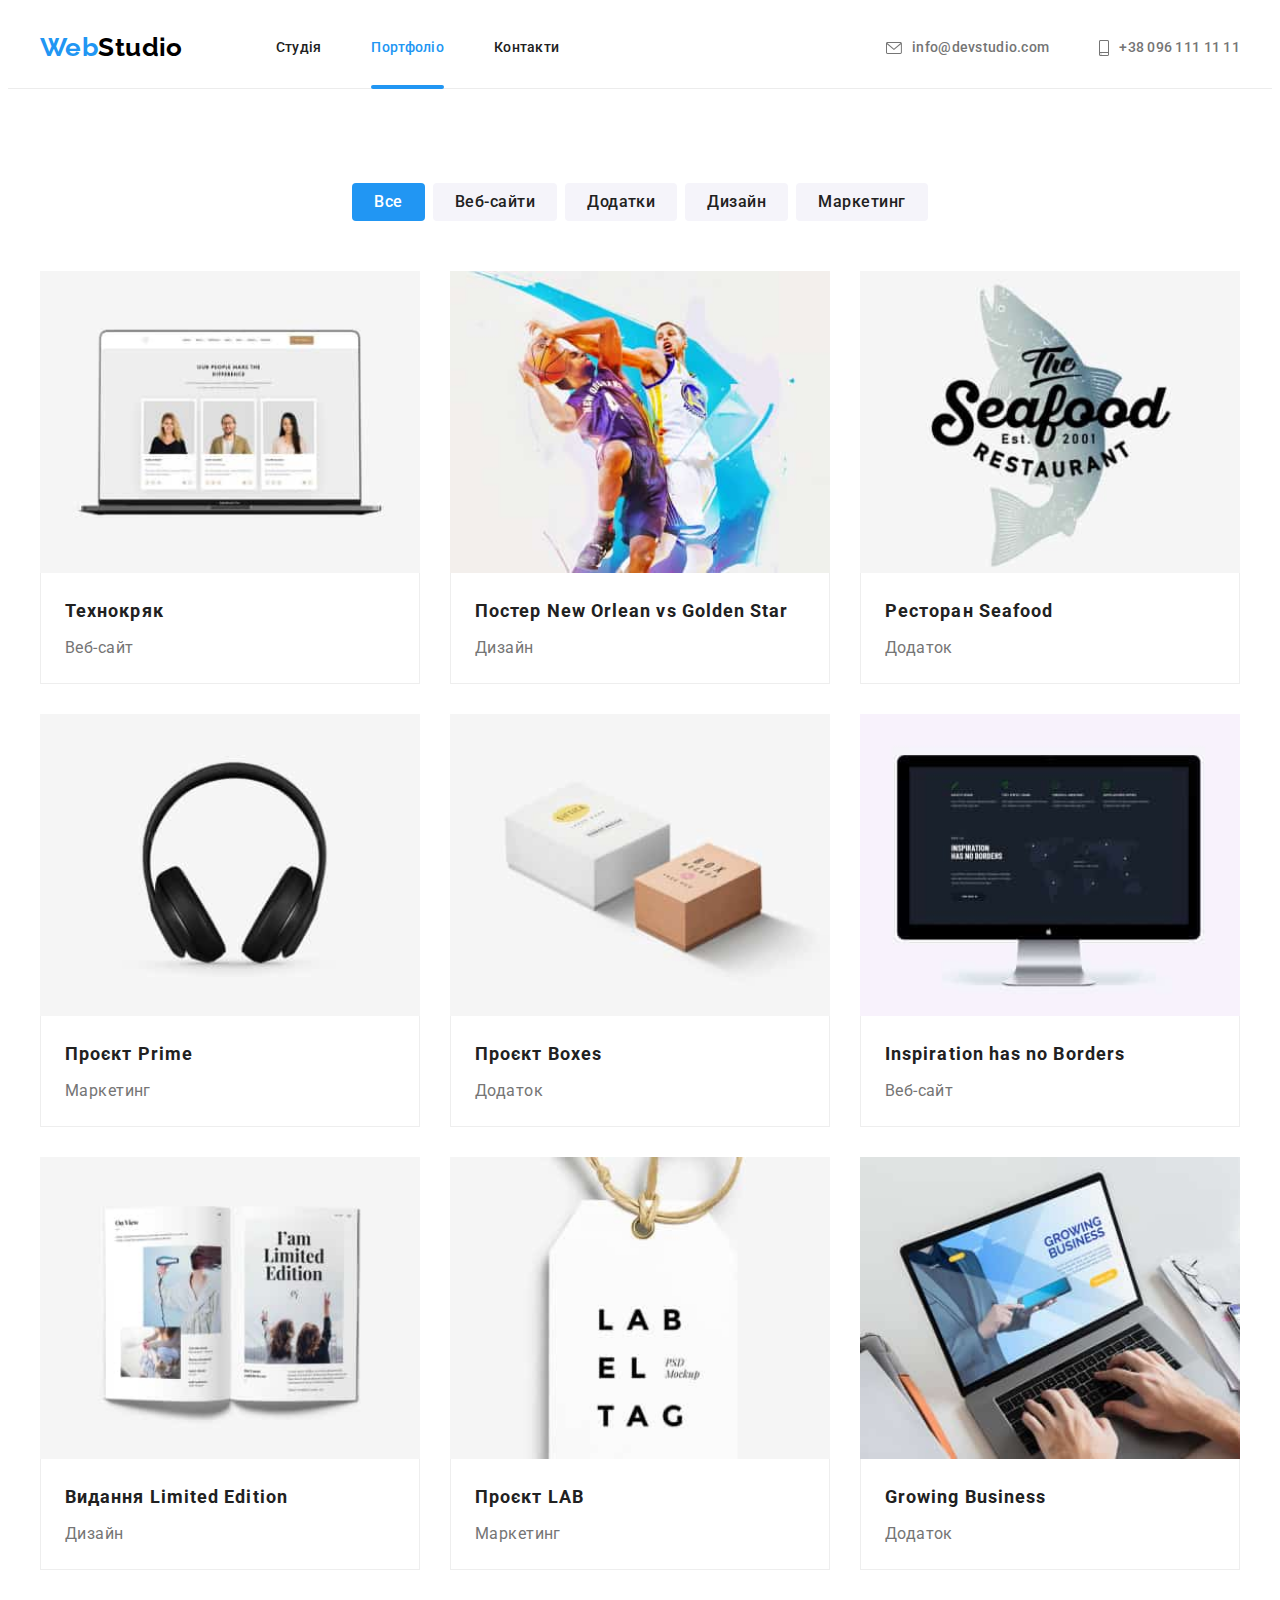
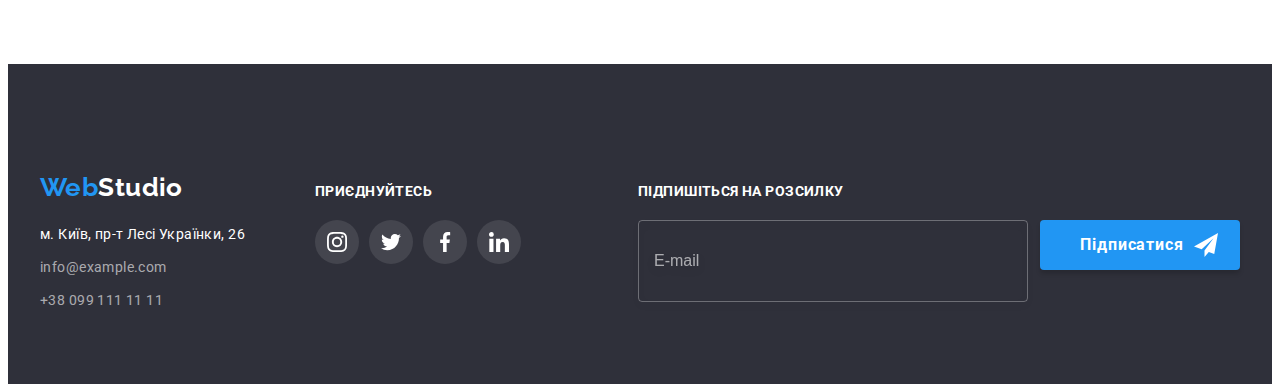
==== commit cdcf99b4: "hw-8-done" ====
--- a/portfolio.html
+++ b/portfolio.html
@@ -33,14 +33,14 @@
             <li class="site-nav__item">
               <a
                 href="./index.html"
-                class="site-nav__link site-nav__link--current"
+                class="site-nav__link site-nav__link--no-current"
                 >Студія</a
               >
             </li>
             <li class="site-nav__item">
               <a
                 href="./portfolio.html"
-                class="site-nav__link site-nav__link--no-current"
+                class="site-nav__link site-nav__link--current"
                 >Портфоліо</a
               >
             </li>
@@ -227,7 +227,8 @@
                         ./images/project-2-mob-2x.jpg 2x
                       "
                       media="(max-width:767px)"
-                      <img
+                    />
+                    <img
                       src="./images/project-2.jpg"
                       alt="Проєкти"
                       width="370"
@@ -254,26 +255,27 @@
                 <div class="portpolio-image-thumb">
                   <picture>
                     <source
-                      srcset="./images/project-3x, ./images/project-3-2xx"
-                      media="(min-width:1200px)"
-                    />
-
-                    <source
-                      srcset="
-                        ./images/project-3-tabx,
-                        ./images/project-3-tab-2x.x
-                      "
-                      2px
-                      media="(min-width:768px)"
-                    />
-                    <source
-                      srcset="
-                        ./images/project-3-mobx,
-                        ./images/project-3-mob-2x.x
-                      "
-                      media="(max-width:767px)"
-                    />
-
+                      srcset="
+                        ./images/project-3.jpg    1x,
+                        ./images/project-3-2x.jpg 2x
+                      "
+                      media="(min-width:1200px)"
+                    />
+
+                    <source
+                      srcset="
+                        ./images/project-3-tab.jpg    1x,
+                        ./images/project-3-tab-2x.jpg 2x
+                      "
+                      media="(min-width:768px)"
+                    />
+                    <source
+                      srcset="
+                        ./images/project-3-mob.jpg    1x,
+                        ./images/project-3-mob-2x.jpg 2x
+                      "
+                      media="(max-width:767px)"
+                    />
                     <img
                       src="./images/project-3.jpg"
                       alt="Проєкти"
@@ -299,25 +301,27 @@
                 <div class="portpolio-image-thumb">
                   <picture>
                     <source
-                      srcset="./images/project-4.x, ./images/project-4-2x.x"
-                      media="(min-width:1200px)"
-                    />
-
-                    <source
-                      srcset="
-                        ./images/project-4-tab.x,
-                        ./images/project-4-tab-2x.jx
-                      "
-                      media="(min-width:768px)"
-                    />
-                    <source
-                      srcset="
-                        ./images/project-4-mob.x,
-                        ./images/project-4-mob-2x.x
-                      "
-                      media="(max-width:767px)"
-                    />
-
+                      srcset="
+                        ./images/project-4.jpg    1x,
+                        ./images/project-4-2x.jpg 2x
+                      "
+                      media="(min-width:1200px)"
+                    />
+
+                    <source
+                      srcset="
+                        ./images/project-4-tab.jpg    1x,
+                        ./images/project-4-tab-2x.jpg 2x
+                      "
+                      media="(min-width:768px)"
+                    />
+                    <source
+                      srcset="
+                        ./images/project-4-mob.jpg    1x,
+                        ./images/project-4-mob-2x.jpg 2x
+                      "
+                      media="(max-width:767px)"
+                    />
                     <img
                       src="./images/project-4.jpg"
                       alt="Проєкти"
@@ -343,25 +347,27 @@
                 <div class="portpolio-image-thumb">
                   <picture>
                     <source
-                      srcset="./images/project-5.jx, ./images/project-5-2x.jpx"
-                      media="(min-width:1200px)"
-                    />
-
-                    <source
-                      srcset="
-                        ./images/project-5-tab.jx,
-                        ./images/project-5-tab-2x.jpx
-                      "
-                      media="(min-width:768px)"
-                    />
-                    <source
-                      srcset="
-                        ./images/project-5-mob.jx,
-                        ./images/project-5-mob-2x.jx
-                      "
-                      media="(max-width:767px)"
-                    />
-
+                      srcset="
+                        ./images/project-5.jpg    1x,
+                        ./images/project-5-2x.jpg 2x
+                      "
+                      media="(min-width:1200px)"
+                    />
+
+                    <source
+                      srcset="
+                        ./images/project-5-tab.jpg    1x,
+                        ./images/project-5-tab-2x.jpg 2x
+                      "
+                      media="(min-width:768px)"
+                    />
+                    <source
+                      srcset="
+                        ./images/project-5-mob.jpg    1x,
+                        ./images/project-5-mob-2x.jpg 2x
+                      "
+                      media="(max-width:767px)"
+                    />
                     <img
                       src="./images/project-5.jpg"
                       alt="Проєкти"
@@ -388,25 +394,26 @@
                   <picture>
                     <source
                       srcset="
-                        ./images/project-6.jpx,
-                        ./images/project-6-2x.jpgx
-                      "
-                      media="(min-width:1200px)"
-                    />
-
-                    <source
-                      srcset="
-                        ./images/project-6-tab.jpx,
-                        ./images/project-6-tab-2x.jpgx
-                      "
-                      media="(min-width:768px)"
-                    />
-                    <source
-                      srcset="./images/project-6-mob.jpx
-                  ./images/project-6-mob-2x.jpx"
-                      media="(max-width:767px)"
-                    />
-
+                        ./images/project-6.jpg    1x,
+                        ./images/project-6-2x.jpg 2x
+                      "
+                      media="(min-width:1200px)"
+                    />
+
+                    <source
+                      srcset="
+                        ./images/project-6-tab.jpg    1x,
+                        ./images/project-6-tab-2x.jpg 2x
+                      "
+                      media="(min-width:768px)"
+                    />
+                    <source
+                      srcset="
+                        ./images/project-6-mob.jpg    1x,
+                        ./images/project-6-mob-2x.jpg 2x
+                      "
+                      media="(max-width:767px)"
+                    />
                     <img
                       src="./images/project-6.jpg"
                       alt="Проєкти"
@@ -435,27 +442,26 @@
                   <picture>
                     <source
                       srcset="
-                        ./images/project-7.jpgx,
-                        ./images/project-7-2x.jpgx
-                      "
-                      media="(min-width:1200px)"
-                    />
-
-                    <source
-                      srcset="
-                        ./images/project-7-tab.jpgx,
-                        ./images/project-7-tab-2x.jpgx
-                      "
-                      media="(min-width:768px)"
-                    />
-                    <source
-                      srcset="
-                        ./images/project-7-mob.jpgx,
-                        ./images/project-7-mob-2x.jpgx
-                      "
-                      media="(max-width:767px)"
-                    />
-
+                        ./images/project-7.jpg    1x,
+                        ./images/project-7-2x.jpg 2x
+                      "
+                      media="(min-width:1200px)"
+                    />
+
+                    <source
+                      srcset="
+                        ./images/project-7-tab.jpg    1x,
+                        ./images/project-7-tab-2x.jpg 2x
+                      "
+                      media="(min-width:768px)"
+                    />
+                    <source
+                      srcset="
+                        ./images/project-7-mob.jpg    1x,
+                        ./images/project-7-mob-2x.jpg 2x
+                      "
+                      media="(max-width:767px)"
+                    />
                     <img
                       src="./images/project-7.jpg"
                       alt="Проєкти"
@@ -481,27 +487,30 @@
                 <div class="portpolio-image-thumb">
                   <picture>
                     <source
-                      srcset="./images/project-9.jpg x,
-                  ./images/project-9-2x.jpg x"
-                      media="(min-width:1200px)"
-                    />
-
-                    <source
-                      srcset="./images/project-9-tab.jpg x,
-                  ./images/project-9-tab-2x.jpg  x"
-                      2px
-                      media="(min-width:768px)"
-                    />
-                    <source
-                      srcset="./images/project-9-mob.jpg x,
-                  ./images/project-9-mob-2x.jpg x"
-                      2px
-                      media="(max-width:767px)"
-                    />
-
+                      srcset="
+                        ./images/project-8.jpg    1x,
+                        ./images/project-8-2x.jpg 2x
+                      "
+                      media="(min-width:1200px)"
+                    />
+
+                    <source
+                      srcset="
+                        ./images/project-8-tab.jpg    1x,
+                        ./images/project-8-tab-2x.jpg 2x
+                      "
+                      media="(min-width:768px)"
+                    />
+                    <source
+                      srcset="
+                        ./images/project-8-mob.jpg    1x,
+                        ./images/project-8-mob-2x.jpg 2x
+                      "
+                      media="(max-width:767px)"
+                    />
                     <img
                       src="./images/project-8.jpg"
-                      alt="Проєекти"
+                      alt="Проєкти"
                       width="370"
                       height="294"
                     />
@@ -540,12 +549,11 @@
                     />
                     <source
                       srcset="
-                        ./images/project-9-mobjpg     1x,
+                        ./images/project-9-mob.jpg    1x,
                         ./images/project-9-mob-2x.jpg 2x
                       "
                       media="(max-width:767px)"
                     />
-
                     <img
                       src="./images/project-9.jpg"
                       alt="Проєкти"
@@ -681,5 +689,7 @@
         </div>
       </div>
     </footer>
+
+    <script src="./js/menu.js"></script>
   </body>
 </html>
--- a/css/main.min.css
+++ b/css/main.min.css
@@ -1 +1 @@
-.portfolio-gallery,.portfolio__list,.socials__list,.adress__list,.clients-section__list,.team-contacts,.team-list,.gallery-list,.features-list,.contacts,.site-nav,.mobile-soc-links,.mobile-contacts,.mobile-menu__list{list-style:none;margin:0;padding-left:0}.portfolio-link,.socials__link,.adress__link,.team-contacts__link,.contacts__link,.site-nav__link,.mobile-contacts__link,.mobile-contacts__link-tel,.mobile-menu__link,.logo{text-decoration:none;color:inherit}.portfolio-link,.portfolio-btn,.submit-button,.form__input,.socials__link,.adress__link,.clients-section__link,.team-contacts__link,.hero__btn,.contacts__link,.site-nav__link--no-current::after,.site-nav__link,.form-feedback,.form-input,.backdrop{transition-property:all;transition-duration:250ms;transition-timing-function:cubic-bezier(0.4, 0, 0.2, 1)}.submit-button__icon,.socials__icon,.clients-section__icon,.team-contacts__icon,.contacts__icon{fill:currentColor}.portfolio-btn,.submit-button,.hero__btn,.form-submit-btn{display:block;margin:0 auto;cursor:pointer;border:none;border-radius:4px}.clients-section__title,.team__title{color:#212121;font-weight:700;font-size:28px;line-height:1.18;text-align:center}body{font-family:"Roboto",sans-serif;background-color:#fff;color:#212121;font-size:14px;letter-spacing:.03em}p,h1,h2,h3,h4,h5,h6{margin:0}ul{margin:0;padding-left:0}img{display:block;width:100%;max-width:100%;height:auto}address{font-style:normal}.section{padding-top:60px;padding-bottom:60px}@media screen and (min-width: 1200px){.section{padding-top:94px;padding-bottom:94px}}.visually-hidden{position:absolute;white-space:nowrap;width:1px;height:1px;overflow:hidden;border:0;padding:0;clip:rect(0 0 0 0);-webkit-clip-path:inset(50%);clip-path:inset(50%);margin:-1px}.container{width:100%;padding-left:15px;padding-right:15px;margin-left:auto;margin-right:auto}@media screen and (min-width: 480px){.container{width:480px}}@media screen and (min-width: 768px){.container{width:768px}}@media screen and (min-width: 1200px){.container{width:1200px}}.backdrop{position:fixed;top:0;left:0;width:100%;height:100%;background-color:rgba(0,0,0,.2)}.backdrop.is-hidden{opacity:0;pointer-events:none}.modal{position:absolute;top:50%;left:50%;transform:translate(-50%, -50%);margin-left:auto;margin-right:auto;padding:40px;background:#fff;box-shadow:0px 1px 3px rgba(0,0,0,.12),0px 1px 1px rgba(0,0,0,.14),0px 2px 1px rgba(0,0,0,.2);border-radius:4px}@media screen and (max-width: 479px){.modal{max-width:450px}}@media screen and (min-width: 480px){.modal{width:450px}}@media screen and (min-width: 768px){.modal{width:450px;height:609px}}@media screen and (min-width: 1200px){.modal{width:528px;height:581px}}.modal-close-button{position:absolute;top:8px;right:8px;display:flex;align-items:center;justify-content:center;width:30px;height:30px;border:1px solid rgba(0,0,0,.1);border-radius:50%;background-color:#fff;cursor:pointer}.modal-close-icon{transition:fill 250ms cubic-bezier(0.4, 0, 0.2, 1)}.modal-close-icon:hover,.modal-close-icon:focus{fill:#2196f3}.modal-title{font-weight:700;font-size:20px;line-height:1.15;text-align:center;margin-bottom:12px;margin-bottom:31px}.form-field{position:relative;display:flex;flex-direction:column;text-align:start;margin-bottom:10px;transition:border-color 250ms cubic-bezier(0.4, 0, 0.2, 1)}.form-label{display:block;margin-bottom:4px;font-size:12px;line-height:1.17;letter-spacing:.01em;color:#757575}.input-wrap{position:relative}.form-input{width:100%;height:40px;padding-left:42px;font-style:inherit;border:1px solid rgba(33,33,33,.2);border-radius:4px;outline:none;cursor:pointer}.form-field:focus-within .form-input,.form-field:hover .form-input{border:1px solid #2196f3}.form-icon{position:absolute;left:12px;top:50%;transform:translateY(-50%);transition-property:fill;transition-duration:250ms;transition-timing-function:cubic-bezier(0.4, 0, 0.2, 1)}.form-field:focus-within .form-icon,.form-field:hover .form-icon{fill:#2196f3}.form-field-last{display:flex;flex-direction:column;text-align:start;margin-bottom:20px}.form-feedback{width:100%;height:120px;padding:12px 16px;border:1px solid rgba(33,33,33,.2);border-radius:4px;resize:none;cursor:pointer;outline:none}.form-field-last:focus-within .form-feedback,.form-field-last:hover .form-feedback{border:1px solid #2196f3}.form-feedback::-moz-placeholder{font-size:12px;line-height:1.17;letter-spacing:.01em;color:rgba(117,117,117,.5)}.form-feedback:-ms-input-placeholder{font-size:12px;line-height:1.17;letter-spacing:.01em;color:rgba(117,117,117,.5)}.form-feedback::placeholder{font-size:12px;line-height:1.17;letter-spacing:.01em;color:rgba(117,117,117,.5)}.custom-check-box{display:flex;align-items:center;justify-content:center;margin-top:20px;margin-bottom:30px}.form-check{position:relative;display:flex;align-items:center;display:flex;align-items:center;justify-content:center;font-size:12px;line-height:1.17;cursor:pointer}@media screen and (min-width: 1200px){.form-check{font-size:14px;line-height:1.71}}.form-mailing{display:flex;align-items:center}.form-mailing-features{color:#2196f3;outline-color:#2196f3}.form-square-icon{position:absolute;left:0;top:-5px;display:flex;align-items:center;justify-content:center;margin-right:8px;transform:translate(-25px, 4px);width:16px;height:15px;border:2px solid #212121;cursor:pointer}@media screen and (min-width: 1200px){.form-square-icon{top:0}}.check-input:checked~.form-square-icon{background-size:cover;background-repeat:no-repeat;background-color:#2196f3;background-origin:border-box;border:2px solid #2196f3}.form-check:focus-within .form-square-icon{border:2px solid #2196f3}.form-submit-btn{font-family:inherit;font-weight:700;font-size:16px;line-height:1.88;letter-spacing:.06em;color:#fff;background-color:#2196f3;box-shadow:0px 4px 4px rgba(0,0,0,.15);padding:10px 52px;transition-property:background-color,box-shadow;transition-duration:250ms;transition-timing-function:cubic-bezier(0.4, 0, 0.2, 1)}.form-submit-btn:hover,.form-submit-btn:focus{box-shadow:0px 4px 4px rgba(0,0,0,.15);background-color:#188ce8}.header{display:flex;border-bottom:1px solid #ececec}@media(max-width: 767.5px){.menu{display:none}}@media screen and (max-width: 767.5px){.header__container{position:relative}}@media screen and (min-width: 768px){.header__container{display:flex;justify-content:space-between}}@media screen and (max-width: 767.5px){.menu-open-button{display:flex;position:absolute;top:10px;right:10px;border:none;background-color:#fff;cursor:pointer}}@media screen and (min-width: 768px){.menu-open-button{display:none}}@media screen and (min-width: 1200px){.menu-open-button{display:none}}.logo{position:relative;display:block;font-family:"Raleway",sans-serif;font-weight:700;font-size:26px;line-height:1.2}.logo__first-word{color:#2196f3}.logo__second-word{color:#000}.logo__second-word--change-color{color:#fff}.header__logo{margin-right:auto;padding:16px 0}@media screen and (min-width: 768px){.header__logo{margin-right:88px;padding-top:26px;padding-bottom:26px}}@media screen and (min-width: 1200px){.header__logo{margin-right:93px;padding-top:24px;padding-bottom:25px}}.footer-logo{display:flex;justify-content:center;margin-bottom:20px}@media screen and (min-width: 1200px){.footer-logo{justify-content:start}}.menu-container{position:fixed;display:flex;flex-direction:column;justify-content:space-between;background-color:#fff;z-index:1;top:0;left:0;width:100vw;height:100vh;padding:48px 40px}.menu-container>.container{width:100%}.menu-container.is-hidden{opacity:0;pointer-events:none}.menu-toggle{position:absolute;top:10px;right:15px;min-height:40px;min-width:40px;display:flex;align-items:center;justify-content:center;margin:0;padding:0;background-color:rgba(0,0,0,0);cursor:pointer;border:none;border-radius:50%;outline:none;color:#212121}.menu-toggle:hover,.menu-toggle:focus{fill:#2196f3}.mobile-menu__item:not(:last-child){margin-bottom:32px}.mobile-menu__link{display:block;font-weight:500;font-size:40px;line-height:1.18;letter-spacing:.02em;color:#212121}.mobile-menu__link:hover,.mobile-menu__link:focus{color:#2196f3}.mobile-menu__link--current{color:#2196f3}.mobile-contacts__link-tel{display:block;margin-bottom:32px;font-weight:500;font-size:26px;line-height:1.18;letter-spacing:.02em;color:#2196f3}@media screen and (min-width: 480px){.mobile-contacts__link-tel{font-size:34px}}.mobile-contacts__link{font-weight:500;font-size:24px;line-height:1.17;letter-spacing:.02em;color:#757575}.mobile-soc-links{display:flex;flex-wrap:wrap;font-weight:500;font-size:18px;line-height:1.22;letter-spacing:.02em;color:#2196f3}.mobile-soc-links_item:not(:last-child){margin-right:10px;padding-right:10px;border-right:1px solid rgba(33,33,33,.2)}.mobile-soc-links_link{display:block}.mobile-soc-links_link:hover,.mobile-soc-links_link:focus{color:#2196f3}.site-nav{display:flex;align-items:center;justify-content:center}@media screen and (max-width: 767px){.site-nav{display:none}}@media screen and (min-width: 768px){.header__nav{display:flex;align-items:center}}.site-nav__link{display:block;padding-top:32px;padding-bottom:32px;font-weight:500;line-height:1.14;letter-spacing:.02em;color:#212121}.site-nav__link:hover,.site-nav__link:focus{color:#2196f3}.site-nav__link--current{color:#2196f3}.site-nav__link--current::after{position:absolute;bottom:-1px;left:0;content:"";display:block;width:100%;height:4px;background:#2196f3;border-radius:2px}.site-nav__link--no-current::after{position:absolute;display:block;bottom:-1px;left:0;content:"";width:100%;height:4px;transform:scaleX(0);background-color:#2196f3;border-radius:2px}.site-nav__link:hover.site-nav__link--no-current::after,.site-nav__link:focus.site-nav__link--no-current::after{transform:scaleX(1)}.site-nav__item{position:relative}.site-nav__item:not(:first-child){margin-left:50px}.contacts{display:none}@media screen and (min-width: 768px)and (max-width: 1199px){.contacts{display:flex;flex-direction:column;justify-content:center;align-items:flex-start}}@media screen and (min-width: 1200px){.contacts{display:flex;align-items:center;justify-content:center}}.header-contacts{margin-left:96px}.contacts__link{display:flex;align-items:center;justify-content:start;font-size:12px;font-weight:500;line-height:1.17;letter-spacing:.02em;color:#757575}@media screen and (min-width: 768px){.contacts__link{padding-top:5px;padding-bottom:5px}}@media screen and (min-width: 1200px){.contacts__link{display:flex;align-items:center;justify-content:center;padding-top:30px;padding-bottom:30px;font-size:14px;line-height:1.14}}.contacts__link:hover,.contacts__link:focus{color:#2196f3}@media screen and (min-width: 1200px){.contacts__item:not(:first-child){margin-left:50px}}.contacts__icon{margin-right:10px}.hero{display:flex;justify-content:center;align-items:center;height:400px;max-width:767px;margin-left:auto;margin-right:auto;background-image:linear-gradient(to right, rgba(47, 48, 58, 0.4), rgba(47, 48, 58, 0.4)),url(../images/hero-background-mobile.jpg);background-color:#c4c4c4;background-size:cover;background-repeat:no-repeat;background-position:center}@media(min-device-pixel-ratio: 2),(-webkit-min-device-pixel-ratio: 2),(min-resolution: 192dpi),(min-resolution: 2dppx){.hero{background-image:linear-gradient(to right, rgba(47, 48, 58, 0.4), rgba(47, 48, 58, 0.4)),url(../images/hero-background-mobile-2x.jpg)}}@media screen and (min-width: 768px){.hero{min-width:768px;background-image:linear-gradient(to right, rgba(47, 48, 58, 0.4), rgba(47, 48, 58, 0.4)),url(../images/hero-background-tablet.jpg)}}@media(min-device-pixel-ratio: 2),(-webkit-min-device-pixel-ratio: 2),(min-resolution: 192dpi),(min-resolution: 2dppx){.hero{background-image:linear-gradient(to right, rgba(47, 48, 58, 0.4), rgba(47, 48, 58, 0.4)),url(../images/hero-background-tablet-2x.jpg);background-color:#c4c4c4;background-size:cover;background-repeat:no-repeat;background-position:center}}@media screen and (min-width: 1200px){.hero{max-width:1600px;height:600px;background-image:linear-gradient(to right, rgba(47, 48, 58, 0.4), rgba(47, 48, 58, 0.4)),url(../images/hero-background.jpg)}}@media(min-device-pixel-ratio: 2),(-webkit-min-device-pixel-ratio: 2),(min-resolution: 192dpi),(min-resolution: 2dppx){.hero{background-image:linear-gradient(to right, rgba(47, 48, 58, 0.4), rgba(47, 48, 58, 0.4)),url(../images/hero-background-2x.jpg);background-color:#c4c4c4;background-size:cover;background-repeat:no-repeat;background-position:center}}.hero__title{max-width:360px;padding-top:118px 60px 198px;margin-right:auto;margin-left:auto;margin-bottom:30px;font-weight:900;font-size:22px;line-height:1.62;letter-spacing:.06em;text-transform:uppercase;color:#fff;text-align:center}@media screen and (min-width: 480px){.hero__title{font-size:26px}}@media screen and (min-width: 1200px){.hero__title{max-width:696px;font-size:44px;line-height:1.36}}.hero__btn{padding:10px 24px;font-weight:700;font-size:16px;line-height:1.88;letter-spacing:.06em;color:#fff;background-color:#2196f3;box-shadow:0px 4px 4px rgba(0,0,0,.15)}@media screen and (min-width: 1200px){.hero__btn{padding:10px 32px}}.hero__btn:hover,.hero__btn:focus{box-shadow:0px 4px 4px rgba(0,0,0,.15);background-color:#188ce8}.features-list{display:flex;flex-wrap:wrap;gap:30px}.features-list__thumb{height:120px;display:flex;align-items:center;justify-content:center;margin-bottom:30px;border-radius:4px;background-color:#f5f4fa;width:100%}.features-list__subtitle{text-align:center;margin-bottom:10px;font-weight:700;line-height:1.14;text-transform:uppercase;font-size:14px}@media screen and (min-width: 768px){.features-list__subtitle{text-align:left}}@media screen and (min-width: 1200px){.features-list__subtitle{text-align:left}}.features-list__text{width:100%;line-height:1.71;color:#757575}@media screen and (min-width: 480px){.features-list__text{width:460px}}@media screen and (min-width: 768px){.features-list__text{width:354px}}@media screen and (min-width: 1200px){.features-list__text{width:270px}}.gallery{display:none}@media screen and (min-width: 1200px){.gallery{display:flex;padding-top:0}}.gallery__title{margin-bottom:50px;font-weight:700;font-size:36px;line-height:1.17;text-align:center;letter-spacing:.03em;color:#212121}.gallery-list{display:flex;gap:30px}.gallery-list__thumb-image{position:relative}.gallery-list__over-text{position:absolute;bottom:0;display:flex;justify-content:center;align-items:center;width:370px;height:70px;background:rgba(47,48,58,.8);font-weight:700;line-height:1.14;text-transform:uppercase;color:#fff}.team{background-color:#f5f4fa}.team__title{margin-bottom:30px}@media screen and (min-width: 1200px){.team__title{margin-bottom:50px;font-size:36px;line-height:1.16}}.team-list{display:flex;flex-wrap:wrap;gap:30px}.team-list__item{width:100%;background:#fff;box-shadow:0px 1px 3px rgba(0,0,0,.12),0px 1px 1px rgba(0,0,0,.14),0px 2px 1px rgba(0,0,0,.2);border-radius:0px 0px 4px 4px}@media screen and (min-width: 768px){.team-list__item{width:calc((100% - 30px)/2)}}@media screen and (min-width: 1200px){.team-list__item{width:calc((100% - 90px)/4)}}.team-list__item__item:not(:last-child){margin-bottom:30px}.team-list__description{padding:30px 0 24px}@media screen and (min-width: 1200px){.team-list__description{padding-bottom:30px}}.team-list__title{margin-bottom:10px;font-weight:500;font-size:16px;line-height:1.19;text-align:center;color:#212121}.team-list__text{margin-bottom:16px;font-size:16px;line-height:1.19;text-align:center;color:#757575}.team-contacts{display:flex;align-items:center;justify-content:center;gap:10px}.team-contacts__link{display:flex;align-items:center;justify-content:center;width:44px;height:44px;border-radius:50%;color:#afb1b8}.team-contacts__link:hover,.team-contacts__link:focus{background-color:#2196f3;color:#fff}.clients-section__title{margin-bottom:30px}@media screen and (min-width: 1200px){.clients-section__title{margin-bottom:50px;font-size:36px;line-height:1.16}}.clients-section__list{display:flex;align-items:center;justify-content:center;flex-wrap:wrap;gap:30px}.clients-section__item{width:calc((100% - 30px)/2)}@media screen and (min-width: 768px){.clients-section__item{width:calc((100% - 60px)/3)}}@media screen and (min-width: 1200px){.clients-section__item{width:calc((100% - 150px)/6)}}.clients-section__link{display:flex;align-items:center;justify-content:center;width:130px;height:92px;border:1px solid #afb1b8;color:#afb1b8;border-radius:4px}@media screen and (min-width: 480px){.clients-section__link{width:210px}}@media screen and (min-width: 768px){.clients-section__link{width:226px}}@media screen and (min-width: 1200px){.clients-section__link{width:170px}}.clients-section__link:hover,.clients-section__link:focus{border-color:#2196f3;color:#2196f3}.footer{padding-top:60px;padding-bottom:60px;background-color:#2f303a;display:flex}@media screen and (min-width: 1200px){.footer__container{display:flex;align-items:baseline}}@media screen and (min-width: 768px){.footer__contacts-set{display:flex;justify-content:space-around;align-items:baseline}}.footer__thumb{text-align:center}@media screen and (min-width: 1200px){.footer__thumb{margin-right:70px;text-align:start}}.adress__link{line-height:1.71;color:rgba(255,255,255,.6)}.adress__link:hover,.adress__link:focus{color:#2196f3}.adress__link--change-color{color:#fff}.adress__item:not(:last-child){margin-bottom:8px}@media screen and (min-width: 1200px){.adress__item:not(:last-child){margin-bottom:9px}}.socials{text-align:center}@media screen and (min-width: 1200px){.socials{text-align:start}}.socials__title{margin-bottom:20px;font-weight:700;font-size:14px;line-height:1.14;text-transform:uppercase;color:#fff}.socials__list{display:flex;align-items:center;justify-content:center;gap:10px;margin-bottom:60px}.socials__link{display:flex;align-items:center;justify-content:center;width:44px;height:44px;border-radius:50%;color:#fff;background-color:rgba(255,255,255,.1)}.socials__link:hover,.socials__link:focus{color:#fff;background-color:#2196f3}.sign-up{text-align:center}@media screen and (min-width: 1200px){.sign-up{margin-left:auto;text-align:start}}.sign-up .sign-up__title{font-weight:700;line-height:1.14;text-transform:uppercase;color:#fff;margin-bottom:20px}@media screen and (min-width: 1200px){.form{display:flex}}.form__input{padding:15px;width:100%;height:50px;margin-bottom:20px;background-color:rgba(0,0,0,0);border:1px solid rgba(255,255,255,.3);filter:drop-shadow(0px 4px 4px rgba(0, 0, 0, 0.15));color:rgba(255,255,255,.6);border-radius:4px;cursor:pointer}@media screen and (min-width: 768px){.form__input{width:450px}}@media screen and (min-width: 1200px){.form__input{width:358px}}.form__input:hover,.form__input:focus{border-color:#2196f3}.form__input::-moz-placeholder{font-size:14px;line-height:1.25;color:rgba(255,255,255,.6)}.form__input:-ms-input-placeholder{font-size:14px;line-height:1.25;color:rgba(255,255,255,.6)}.form__input::placeholder{font-size:14px;line-height:1.25;color:rgba(255,255,255,.6)}@media screen and (min-width: 1200px){.form__input::-moz-placeholder{font-size:16px}.form__input:-ms-input-placeholder{font-size:16px}.form__input::placeholder{font-size:16px}}.submit-button{display:flex;align-items:center;justify-content:center;width:200px;height:50px;padding:10px 10px 10px 28px;font-family:inherit;color:#fff;font-weight:700;font-size:16px;line-height:1.88;letter-spacing:.06em;background-color:#2196f3;box-shadow:0px 4px 4px rgba(0,0,0,.15);transform:scale(1)}@media screen and (min-width: 1200px){.submit-button{margin-left:12px}}.submit-button:hover,.submit-button:focus{transform:scale(1.02)}.submit-button__icon{margin-left:10px}.portfolio__list{display:flex;justify-content:start;flex-wrap:wrap;gap:8px;row-gap:15px;margin-bottom:40px}@media screen and (min-width: 768px){.portfolio__list{display:flex;align-items:center;justify-content:center;margin-bottom:30px}}@media screen and (min-width: 1200px){.portfolio__list{display:flex;align-items:center;justify-content:center;margin-bottom:50px}}.portfolio-btn{font-family:inherit;color:#212121;font-weight:500;font-size:16px;line-height:1.63;background-color:#f5f4fa;letter-spacing:.03em;padding:6px 22px}.portfolio-btn:hover,.portfolio-btn:focus{color:#fff;background-color:#2196f3;box-shadow:0px 3px 1px rgba(0,0,0,.1),0px 1px 2px rgba(0,0,0,.08),0px 2px 2px rgba(0,0,0,.12)}.portfolio-btn.current{background-color:#2196f3;color:#fff}@media screen and (min-width: 768px){.portfolio-gallery{display:flex;flex-wrap:wrap;gap:30px}}.portfolio-item{background:#fff;width:100%}@media screen and (min-width: 768px){.portfolio-item{width:354px}}@media screen and (min-width: 1200px){.portfolio-item:not(:last-child){margin-bottom:30px}}.portfolio-link{display:block}.portfolio-link:hover,.portfolio-link:focus{box-shadow:0px 1px 1px rgba(0,0,0,.12),0px 4px 4px rgba(0,0,0,.06),1px 4px 6px rgba(0,0,0,.16)}@media screen and (min-width: 768px)and (max-width: 1199px){.portfolio-link{display:flex;flex-direction:column;height:100%}}.portpolio-image-thumb{position:relative;overflow:hidden}.portfolio-text-hidden{position:absolute;bottom:0;left:0;width:100%;height:100%;display:flex;align-items:center;justify-content:center;padding-left:24px;padding-right:24px;font-size:18px;line-height:1.56;color:#fff;background-color:rgba(33,150,243,.9);transform:translateY(101%);transition:transform 250ms cubic-bezier(0.4, 0, 0.2, 1)}.portfolio-link:hover .portfolio-text-hidden,.portfolio-link:focus .portfolio-text-hidden{transform:translateY(0)}.portfolio-description{padding:20px 24px;border-right:1px solid #eee;border-bottom:1px solid #eee;border-left:1px solid #eee}@media screen and (min-width: 768px)and (max-width: 1199px){.portfolio-description{flex-grow:1}}.portfolio-title{font-weight:700;font-size:18px;line-height:2;letter-spacing:.06em;margin-bottom:4px}.portfolio-text{font-size:16px;line-height:1.88;color:#757575}/*# sourceMappingURL=main.min.css.map */+.portfolio-gallery,.portfolio__list,.socials__list,.adress__list,.clients-section__list,.team-contacts,.team-list,.gallery-list,.features-list,.contacts,.site-nav,.mobile-soc-links,.mobile-contacts,.mobile-menu__list{list-style:none;margin:0;padding-left:0}.portfolio-link,.socials__link,.adress__link,.team-contacts__link,.contacts__link,.site-nav__link,.mobile-contacts__link,.mobile-contacts__link-tel,.mobile-menu__link,.logo{text-decoration:none;color:inherit}.portfolio-link,.portfolio-btn,.submit-button,.form__input,.socials__link,.adress__link,.clients-section__link,.team-contacts__link,.hero__btn,.contacts__link,.site-nav__link--no-current::after,.site-nav__link,.form-feedback,.form-input,.backdrop{transition-property:all;transition-duration:250ms;transition-timing-function:cubic-bezier(0.4, 0, 0.2, 1)}.submit-button__icon,.socials__icon,.clients-section__icon,.team-contacts__icon,.contacts__icon{fill:currentColor}.portfolio-btn,.submit-button,.hero__btn,.form-submit-btn{display:block;margin:0 auto;cursor:pointer;border:none;border-radius:4px}.clients-section__title,.team__title{color:#212121;font-weight:700;font-size:28px;line-height:1.18;text-align:center}body{font-family:"Roboto",sans-serif;background-color:#fff;color:#212121;font-size:14px;letter-spacing:.03em}p,h1,h2,h3,h4,h5,h6{margin:0}ul{margin:0;padding-left:0}img{display:block;width:100%;max-width:100%;height:auto}address{font-style:normal}.section{padding-top:60px;padding-bottom:60px}@media screen and (min-width: 1200px){.section{padding-top:94px;padding-bottom:94px}}.visually-hidden{position:absolute;white-space:nowrap;width:1px;height:1px;overflow:hidden;border:0;padding:0;clip:rect(0 0 0 0);-webkit-clip-path:inset(50%);clip-path:inset(50%);margin:-1px}.container{width:100%;padding-left:15px;padding-right:15px;margin-left:auto;margin-right:auto}@media screen and (min-width: 480px){.container{width:480px}}@media screen and (min-width: 768px){.container{width:768px}}@media screen and (min-width: 1200px){.container{width:1200px}}.backdrop{position:fixed;top:0;left:0;width:100%;height:100%;background-color:rgba(0,0,0,.2)}.backdrop.is-hidden{opacity:0;pointer-events:none}.modal{position:absolute;top:50%;left:50%;transform:translate(-50%, -50%);margin-left:auto;margin-right:auto;padding:40px;background:#fff;box-shadow:0px 1px 3px rgba(0,0,0,.12),0px 1px 1px rgba(0,0,0,.14),0px 2px 1px rgba(0,0,0,.2);border-radius:4px}@media screen and (max-width: 479px){.modal{max-width:450px}}@media screen and (min-width: 480px){.modal{width:450px}}@media screen and (min-width: 768px){.modal{width:450px;height:609px}}@media screen and (min-width: 1200px){.modal{width:528px;height:581px}}.modal-close-button{position:absolute;top:8px;right:8px;display:flex;align-items:center;justify-content:center;width:30px;height:30px;border:1px solid rgba(0,0,0,.1);border-radius:50%;background-color:#fff;cursor:pointer}.modal-close-icon{transition:fill 250ms cubic-bezier(0.4, 0, 0.2, 1)}.modal-close-icon:hover,.modal-close-icon:focus{fill:#2196f3}.modal-title{font-weight:700;font-size:20px;line-height:1.15;text-align:center;margin-bottom:12px;margin-bottom:31px}.form-field{position:relative;display:flex;flex-direction:column;text-align:start;margin-bottom:10px;transition:border-color 250ms cubic-bezier(0.4, 0, 0.2, 1)}.form-label{display:block;margin-bottom:4px;font-size:12px;line-height:1.17;letter-spacing:.01em;color:#757575}.input-wrap{position:relative}.form-input{width:100%;height:40px;padding-left:42px;font-style:inherit;border:1px solid rgba(33,33,33,.2);border-radius:4px;outline:none;cursor:pointer}.form-field:focus-within .form-input,.form-field:hover .form-input{border:1px solid #2196f3}.form-icon{position:absolute;left:12px;top:50%;transform:translateY(-50%);transition-property:fill;transition-duration:250ms;transition-timing-function:cubic-bezier(0.4, 0, 0.2, 1)}.form-field:focus-within .form-icon,.form-field:hover .form-icon{fill:#2196f3}.form-field-last{display:flex;flex-direction:column;text-align:start;margin-bottom:20px}.form-feedback{width:100%;height:120px;padding:12px 16px;border:1px solid rgba(33,33,33,.2);border-radius:4px;resize:none;cursor:pointer;outline:none}.form-field-last:focus-within .form-feedback,.form-field-last:hover .form-feedback{border:1px solid #2196f3}.form-feedback::-moz-placeholder{font-size:12px;line-height:1.17;letter-spacing:.01em;color:rgba(117,117,117,.5)}.form-feedback:-ms-input-placeholder{font-size:12px;line-height:1.17;letter-spacing:.01em;color:rgba(117,117,117,.5)}.form-feedback::placeholder{font-size:12px;line-height:1.17;letter-spacing:.01em;color:rgba(117,117,117,.5)}.custom-check-box{display:flex;align-items:center;justify-content:center;margin-top:20px;margin-bottom:30px}.form-check{position:relative;display:flex;align-items:center;display:flex;align-items:center;justify-content:center;font-size:12px;line-height:1.17;cursor:pointer}@media screen and (min-width: 1200px){.form-check{font-size:14px;line-height:1.71}}.form-mailing{display:flex;align-items:center}.form-mailing-features{color:#2196f3;outline-color:#2196f3}.form-square-icon{position:absolute;left:0;top:-5px;display:flex;align-items:center;justify-content:center;margin-right:8px;transform:translate(-25px, 4px);width:16px;height:15px;border:2px solid #212121;cursor:pointer}@media screen and (min-width: 1200px){.form-square-icon{top:0}}.check-input:checked~.form-square-icon{background-size:cover;background-repeat:no-repeat;background-color:#2196f3;background-origin:border-box;border:2px solid #2196f3}.form-check:focus-within .form-square-icon{border:2px solid #2196f3}.form-submit-btn{font-family:inherit;font-weight:700;font-size:16px;line-height:1.88;letter-spacing:.06em;color:#fff;background-color:#2196f3;box-shadow:0px 4px 4px rgba(0,0,0,.15);padding:10px 52px;transition-property:background-color,box-shadow;transition-duration:250ms;transition-timing-function:cubic-bezier(0.4, 0, 0.2, 1)}.form-submit-btn:hover,.form-submit-btn:focus{box-shadow:0px 4px 4px rgba(0,0,0,.15);background-color:#188ce8}.header{display:flex;border-bottom:1px solid #ececec}@media(max-width: 767.5px){.menu{display:none}}@media screen and (max-width: 767.5px){.header__container{position:relative}}@media screen and (min-width: 768px){.header__container{display:flex;justify-content:space-between}}@media screen and (max-width: 767.5px){.menu-open-button{display:flex;position:absolute;top:10px;right:10px;border:none;background-color:#fff;cursor:pointer}}@media screen and (min-width: 768px){.menu-open-button{display:none}}@media screen and (min-width: 1200px){.menu-open-button{display:none}}.logo{position:relative;display:block;font-family:"Raleway",sans-serif;font-weight:700;font-size:26px;line-height:1.2}.logo__first-word{color:#2196f3}.logo__second-word{color:#000}.logo__second-word--change-color{color:#fff}.header__logo{margin-right:auto;padding:16px 0}@media screen and (min-width: 768px){.header__logo{margin-right:88px;padding-top:26px;padding-bottom:26px}}@media screen and (min-width: 1200px){.header__logo{margin-right:93px;padding-top:24px;padding-bottom:25px}}.footer-logo{display:flex;justify-content:center;margin-bottom:20px}@media screen and (min-width: 1200px){.footer-logo{justify-content:start}}.menu-container{position:fixed;display:flex;flex-direction:column;justify-content:space-between;background-color:#fff;z-index:1;top:0;left:0;width:100vw;height:100vh;padding:48px 40px}.menu-container>.container{width:100%}.menu-container.is-hidden{opacity:0;pointer-events:none}.menu-toggle{position:absolute;top:10px;right:15px;min-height:40px;min-width:40px;display:flex;align-items:center;justify-content:center;margin:0;padding:0;background-color:rgba(0,0,0,0);cursor:pointer;border:none;border-radius:50%;outline:none;color:#212121}.menu-toggle:hover,.menu-toggle:focus{fill:#2196f3}.mobile-menu__item:not(:last-child){margin-bottom:32px}.mobile-menu__link{display:block;font-weight:500;font-size:40px;line-height:1.18;letter-spacing:.02em;color:#212121}.mobile-menu__link:hover,.mobile-menu__link:focus{color:#2196f3}.mobile-menu__link--current{color:#2196f3}.mobile-contacts__link-tel{display:block;margin-bottom:32px;font-weight:500;font-size:26px;line-height:1.18;letter-spacing:.02em;color:#2196f3}@media screen and (min-width: 480px){.mobile-contacts__link-tel{font-size:34px}}.mobile-contacts__link{font-weight:500;font-size:24px;line-height:1.17;letter-spacing:.02em;color:#757575}.mobile-soc-links{display:flex;flex-wrap:wrap;font-weight:500;font-size:18px;line-height:1.22;letter-spacing:.02em;color:#2196f3}.mobile-soc-links_item:not(:last-child){margin-right:10px;padding-right:10px;border-right:1px solid rgba(33,33,33,.2)}.mobile-soc-links_link{display:block}.mobile-soc-links_link:hover,.mobile-soc-links_link:focus{color:#2196f3}.site-nav{display:flex;align-items:center;justify-content:center}@media screen and (max-width: 767px){.site-nav{display:none}}@media screen and (min-width: 768px){.header__nav{display:flex;align-items:center}}.site-nav__link{display:block;padding-top:32px;padding-bottom:32px;font-weight:500;line-height:1.14;letter-spacing:.02em;color:#212121}.site-nav__link:hover,.site-nav__link:focus{color:#2196f3}.site-nav__link--current{color:#2196f3}.site-nav__link--current::after{position:absolute;bottom:-1px;left:0;content:"";display:block;width:100%;height:4px;background:#2196f3;border-radius:2px}.site-nav__link--no-current::after{position:absolute;display:block;bottom:-1px;left:0;content:"";width:100%;height:4px;transform:scaleX(0);background-color:#2196f3;border-radius:2px}.site-nav__link:hover.site-nav__link--no-current::after,.site-nav__link:focus.site-nav__link--no-current::after{transform:scaleX(1)}.site-nav__item{position:relative}.site-nav__item:not(:first-child){margin-left:50px}.contacts{display:none}@media screen and (min-width: 768px)and (max-width: 1199px){.contacts{display:flex;flex-direction:column;justify-content:center;align-items:flex-start}}@media screen and (min-width: 1200px){.contacts{display:flex;align-items:center;justify-content:center}}.header-contacts{margin-left:96px}.contacts__link{display:flex;align-items:center;justify-content:flex-start;font-size:12px;font-weight:500;line-height:1.17;letter-spacing:.02em;color:#757575}@media screen and (min-width: 768px){.contacts__link{padding-top:5px;padding-bottom:5px}}@media screen and (min-width: 1200px){.contacts__link{display:flex;align-items:center;justify-content:center;padding-top:30px;padding-bottom:30px;font-size:14px;line-height:1.14}}.contacts__link:hover,.contacts__link:focus{color:#2196f3}@media screen and (min-width: 1200px){.contacts__item:not(:first-child){margin-left:50px}}.contacts__icon{margin-right:10px}.hero{display:flex;justify-content:center;align-items:center;height:400px;max-width:767px;margin-left:auto;margin-right:auto;background-image:linear-gradient(to right, rgba(47, 48, 58, 0.4), rgba(47, 48, 58, 0.4)),url(../images/hero-background-mobile.jpg);background-color:#c4c4c4;background-size:cover;background-repeat:no-repeat;background-position:center}@media(min-device-pixel-ratio: 2),(-webkit-min-device-pixel-ratio: 2),(min-resolution: 192dpi),(min-resolution: 2dppx){.hero{background-image:linear-gradient(to right, rgba(47, 48, 58, 0.4), rgba(47, 48, 58, 0.4)),url(../images/hero-background-mobile-2x.jpg)}}@media screen and (min-width: 768px){.hero{min-width:768px;background-image:linear-gradient(to right, rgba(47, 48, 58, 0.4), rgba(47, 48, 58, 0.4)),url(../images/hero-background-tablet.jpg)}}@media(min-device-pixel-ratio: 2),(-webkit-min-device-pixel-ratio: 2),(min-resolution: 192dpi),(min-resolution: 2dppx){.hero{background-image:linear-gradient(to right, rgba(47, 48, 58, 0.4), rgba(47, 48, 58, 0.4)),url(../images/hero-background-tablet-2x.jpg);background-color:#c4c4c4;background-size:cover;background-repeat:no-repeat;background-position:center}}@media screen and (min-width: 1200px){.hero{max-width:1600px;height:600px;background-image:linear-gradient(to right, rgba(47, 48, 58, 0.4), rgba(47, 48, 58, 0.4)),url(../images/hero-background.jpg)}}@media(min-device-pixel-ratio: 2),(-webkit-min-device-pixel-ratio: 2),(min-resolution: 192dpi),(min-resolution: 2dppx){.hero{background-image:linear-gradient(to right, rgba(47, 48, 58, 0.4), rgba(47, 48, 58, 0.4)),url(../images/hero-background-2x.jpg);background-color:#c4c4c4;background-size:cover;background-repeat:no-repeat;background-position:center}}.hero__title{max-width:360px;padding-top:118px 60px 198px;margin-right:auto;margin-left:auto;margin-bottom:30px;font-weight:900;font-size:22px;line-height:1.62;letter-spacing:.06em;text-transform:uppercase;color:#fff;text-align:center}@media screen and (min-width: 480px){.hero__title{font-size:26px}}@media screen and (min-width: 1200px){.hero__title{max-width:696px;font-size:44px;line-height:1.36}}.hero__btn{padding:10px 24px;font-weight:700;font-size:16px;line-height:1.88;letter-spacing:.06em;color:#fff;background-color:#2196f3;box-shadow:0px 4px 4px rgba(0,0,0,.15)}@media screen and (min-width: 1200px){.hero__btn{padding:10px 32px}}.hero__btn:hover,.hero__btn:focus{box-shadow:0px 4px 4px rgba(0,0,0,.15);background-color:#188ce8}.features-list{display:flex;flex-wrap:wrap;gap:30px}.features-list__thumb{height:120px;display:flex;align-items:center;justify-content:center;margin-bottom:30px;border-radius:4px;background-color:#f5f4fa;width:100%}.features-list__subtitle{text-align:center;margin-bottom:10px;font-weight:700;line-height:1.14;text-transform:uppercase;font-size:14px}@media screen and (min-width: 768px){.features-list__subtitle{text-align:left}}@media screen and (min-width: 1200px){.features-list__subtitle{text-align:left}}.features-list__text{width:100%;line-height:1.71;color:#757575}@media screen and (min-width: 480px){.features-list__text{width:460px}}@media screen and (min-width: 768px){.features-list__text{width:354px}}@media screen and (min-width: 1200px){.features-list__text{width:270px}}.gallery{display:none}@media screen and (min-width: 1200px){.gallery{display:flex;padding-top:0}}.gallery__title{margin-bottom:50px;font-weight:700;font-size:36px;line-height:1.17;text-align:center;letter-spacing:.03em;color:#212121}.gallery-list{display:flex;gap:30px}.gallery-list__thumb-image{position:relative}.gallery-list__over-text{position:absolute;bottom:0;display:flex;justify-content:center;align-items:center;width:370px;height:70px;background:rgba(47,48,58,.8);font-weight:700;line-height:1.14;text-transform:uppercase;color:#fff}.team{background-color:#f5f4fa}.team__title{margin-bottom:30px}@media screen and (min-width: 1200px){.team__title{margin-bottom:50px;font-size:36px;line-height:1.16}}.team-list{display:flex;flex-wrap:wrap;gap:30px}.team-list__item{width:100%;background:#fff;box-shadow:0px 1px 3px rgba(0,0,0,.12),0px 1px 1px rgba(0,0,0,.14),0px 2px 1px rgba(0,0,0,.2);border-radius:0px 0px 4px 4px}@media screen and (min-width: 768px){.team-list__item{width:calc((100% - 30px)/2)}}@media screen and (min-width: 1200px){.team-list__item{width:calc((100% - 90px)/4)}}.team-list__item__item:not(:last-child){margin-bottom:30px}.team-list__description{padding:30px 0 24px}@media screen and (min-width: 1200px){.team-list__description{padding-bottom:30px}}.team-list__title{margin-bottom:10px;font-weight:500;font-size:16px;line-height:1.19;text-align:center;color:#212121}.team-list__text{margin-bottom:16px;font-size:16px;line-height:1.19;text-align:center;color:#757575}.team-contacts{display:flex;align-items:center;justify-content:center;gap:10px}.team-contacts__link{display:flex;align-items:center;justify-content:center;width:44px;height:44px;border-radius:50%;color:#afb1b8}.team-contacts__link:hover,.team-contacts__link:focus{background-color:#2196f3;color:#fff}.clients-section__title{margin-bottom:30px}@media screen and (min-width: 1200px){.clients-section__title{margin-bottom:50px;font-size:36px;line-height:1.16}}.clients-section__list{display:flex;align-items:center;justify-content:center;flex-wrap:wrap;gap:30px}.clients-section__item{width:calc((100% - 30px)/2)}@media screen and (min-width: 768px){.clients-section__item{width:calc((100% - 60px)/3)}}@media screen and (min-width: 1200px){.clients-section__item{width:calc((100% - 150px)/6)}}.clients-section__link{display:flex;align-items:center;justify-content:center;width:130px;height:92px;border:1px solid #afb1b8;color:#afb1b8;border-radius:4px}@media screen and (min-width: 480px){.clients-section__link{width:210px}}@media screen and (min-width: 768px){.clients-section__link{width:226px}}@media screen and (min-width: 1200px){.clients-section__link{width:170px}}.clients-section__link:hover,.clients-section__link:focus{border-color:#2196f3;color:#2196f3}.footer{padding-top:60px;padding-bottom:60px;background-color:#2f303a;display:flex}@media screen and (min-width: 1200px){.footer__container{display:flex;align-items:baseline}}@media screen and (min-width: 768px){.footer__contacts-set{display:flex;justify-content:space-around;align-items:baseline}}.footer__thumb{text-align:center}@media screen and (min-width: 1200px){.footer__thumb{margin-right:70px;text-align:start}}.adress__link{line-height:1.71;color:rgba(255,255,255,.6)}.adress__link:hover,.adress__link:focus{color:#2196f3}.adress__link--change-color{color:#fff}.adress__item:not(:last-child){margin-bottom:8px}@media screen and (min-width: 1200px){.adress__item:not(:last-child){margin-bottom:9px}}.socials{text-align:center}@media screen and (min-width: 1200px){.socials{text-align:start}}.socials__title{margin-bottom:20px;font-weight:700;font-size:14px;line-height:1.14;text-transform:uppercase;color:#fff}@media screen and (max-width: 767px){.socials__title{margin-top:60px}}.socials__list{display:flex;align-items:center;justify-content:center;gap:10px;margin-bottom:60px}.socials__link{display:flex;align-items:center;justify-content:center;width:44px;height:44px;border-radius:50%;color:#fff;background-color:rgba(255,255,255,.1)}.socials__link:hover,.socials__link:focus{color:#fff;background-color:#2196f3}.sign-up{text-align:center}@media screen and (min-width: 1200px){.sign-up{margin-left:auto;text-align:start}}.sign-up .sign-up__title{font-weight:700;line-height:1.14;text-transform:uppercase;color:#fff;margin-bottom:20px}@media screen and (min-width: 768px){.sign-up .sign-up__title{margin-top:60px}}@media screen and (min-width: 1200px){.form{display:flex}}.form__input{padding:15px;width:100%;height:50px;margin-bottom:20px;background-color:rgba(0,0,0,0);border:1px solid rgba(255,255,255,.3);filter:drop-shadow(0px 4px 4px rgba(0, 0, 0, 0.15));color:rgba(255,255,255,.6);border-radius:4px;cursor:pointer}@media screen and (min-width: 768px){.form__input{width:450px}}@media screen and (min-width: 1200px){.form__input{width:358px}}.form__input:hover,.form__input:focus{border-color:#2196f3}.form__input::-moz-placeholder{font-size:14px;line-height:1.25;color:rgba(255,255,255,.6)}.form__input:-ms-input-placeholder{font-size:14px;line-height:1.25;color:rgba(255,255,255,.6)}.form__input::placeholder{font-size:14px;line-height:1.25;color:rgba(255,255,255,.6)}@media screen and (min-width: 1200px){.form__input::-moz-placeholder{font-size:16px}.form__input:-ms-input-placeholder{font-size:16px}.form__input::placeholder{font-size:16px}}.submit-button{display:flex;justify-content:center;align-items:center;width:200px;height:50px;padding:10px 10px 10px 28px;font-family:inherit;color:#fff;font-weight:700;font-size:16px;line-height:1.88;letter-spacing:.06em;background-color:#2196f3;box-shadow:0px 4px 4px rgba(0,0,0,.15);transform:scale(1)}@media screen and (min-width: 1200px){.submit-button{margin-left:12px}}.submit-button:hover,.submit-button:focus{transform:scale(1.02)}.submit-button__icon{margin-left:10px}.portfolio__list{display:flex;justify-content:start;flex-wrap:wrap;gap:8px;row-gap:15px;margin-bottom:40px}@media screen and (min-width: 768px){.portfolio__list{display:flex;align-items:center;justify-content:center;margin-bottom:30px}}@media screen and (min-width: 1200px){.portfolio__list{display:flex;align-items:center;justify-content:center;margin-bottom:50px}}.portfolio-btn{font-family:inherit;color:#212121;font-weight:500;font-size:16px;line-height:1.63;background-color:#f5f4fa;letter-spacing:.03em;padding:6px 22px}.portfolio-btn:hover,.portfolio-btn:focus{color:#fff;background-color:#2196f3;box-shadow:0px 3px 1px rgba(0,0,0,.1),0px 1px 2px rgba(0,0,0,.08),0px 2px 2px rgba(0,0,0,.12)}.portfolio-btn.current{background-color:#2196f3;color:#fff}@media screen and (min-width: 768px){.portfolio-gallery{display:flex;flex-wrap:wrap;gap:30px}}.portfolio-item{background:#fff;width:100%}@media screen and (min-width: 768px){.portfolio-item{width:354px}}@media screen and (min-width: 1200px){.portfolio-item{width:calc((100% - 60px)/3)}}@media screen and (min-width: 320px)and (max-width: 767px){.portfolio-item:not(:last-child){margin-bottom:30px}}.portfolio-link{display:block}.portfolio-link:hover,.portfolio-link:focus{box-shadow:0px 1px 1px rgba(0,0,0,.12),0px 4px 4px rgba(0,0,0,.06),1px 4px 6px rgba(0,0,0,.16)}@media screen and (min-width: 768px)and (max-width: 1199px){.portfolio-link{display:flex;flex-direction:column;height:100%}}.portpolio-image-thumb{position:relative;overflow:hidden}.portfolio-text-hidden{position:absolute;bottom:0;left:0;width:100%;height:100%;display:flex;align-items:center;justify-content:center;padding-left:24px;padding-right:24px;font-size:18px;line-height:1.56;color:#fff;background-color:rgba(33,150,243,.9);transform:translateY(101%);transition:transform 250ms cubic-bezier(0.4, 0, 0.2, 1)}.portfolio-link:hover .portfolio-text-hidden,.portfolio-link:focus .portfolio-text-hidden{transform:translateY(0)}.portfolio-description{padding:20px 24px;border-right:1px solid #eee;border-bottom:1px solid #eee;border-left:1px solid #eee}@media screen and (min-width: 768px)and (max-width: 1199px){.portfolio-description{flex-grow:1}}.portfolio-title{font-weight:700;font-size:18px;line-height:2;letter-spacing:.06em;margin-bottom:4px}.portfolio-text{font-size:16px;line-height:1.88;color:#757575}/*# sourceMappingURL=main.min.css.map */